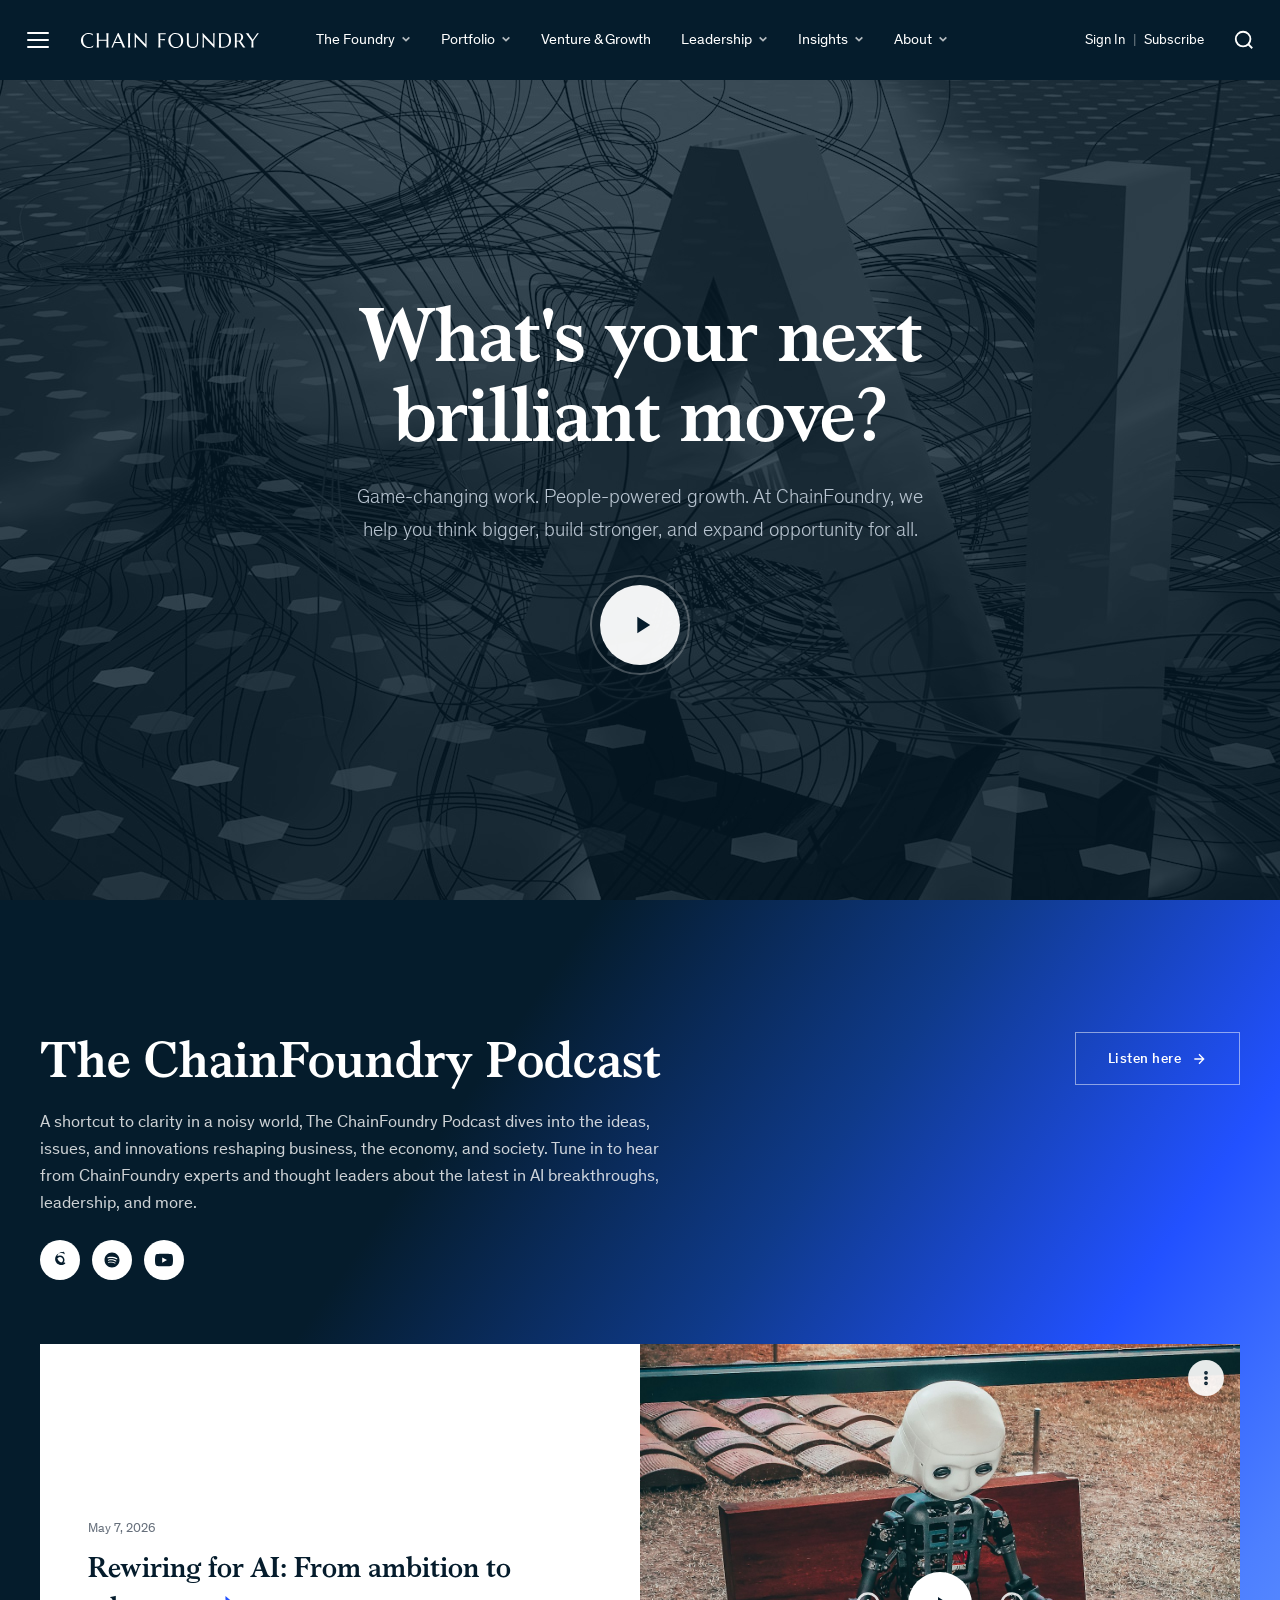
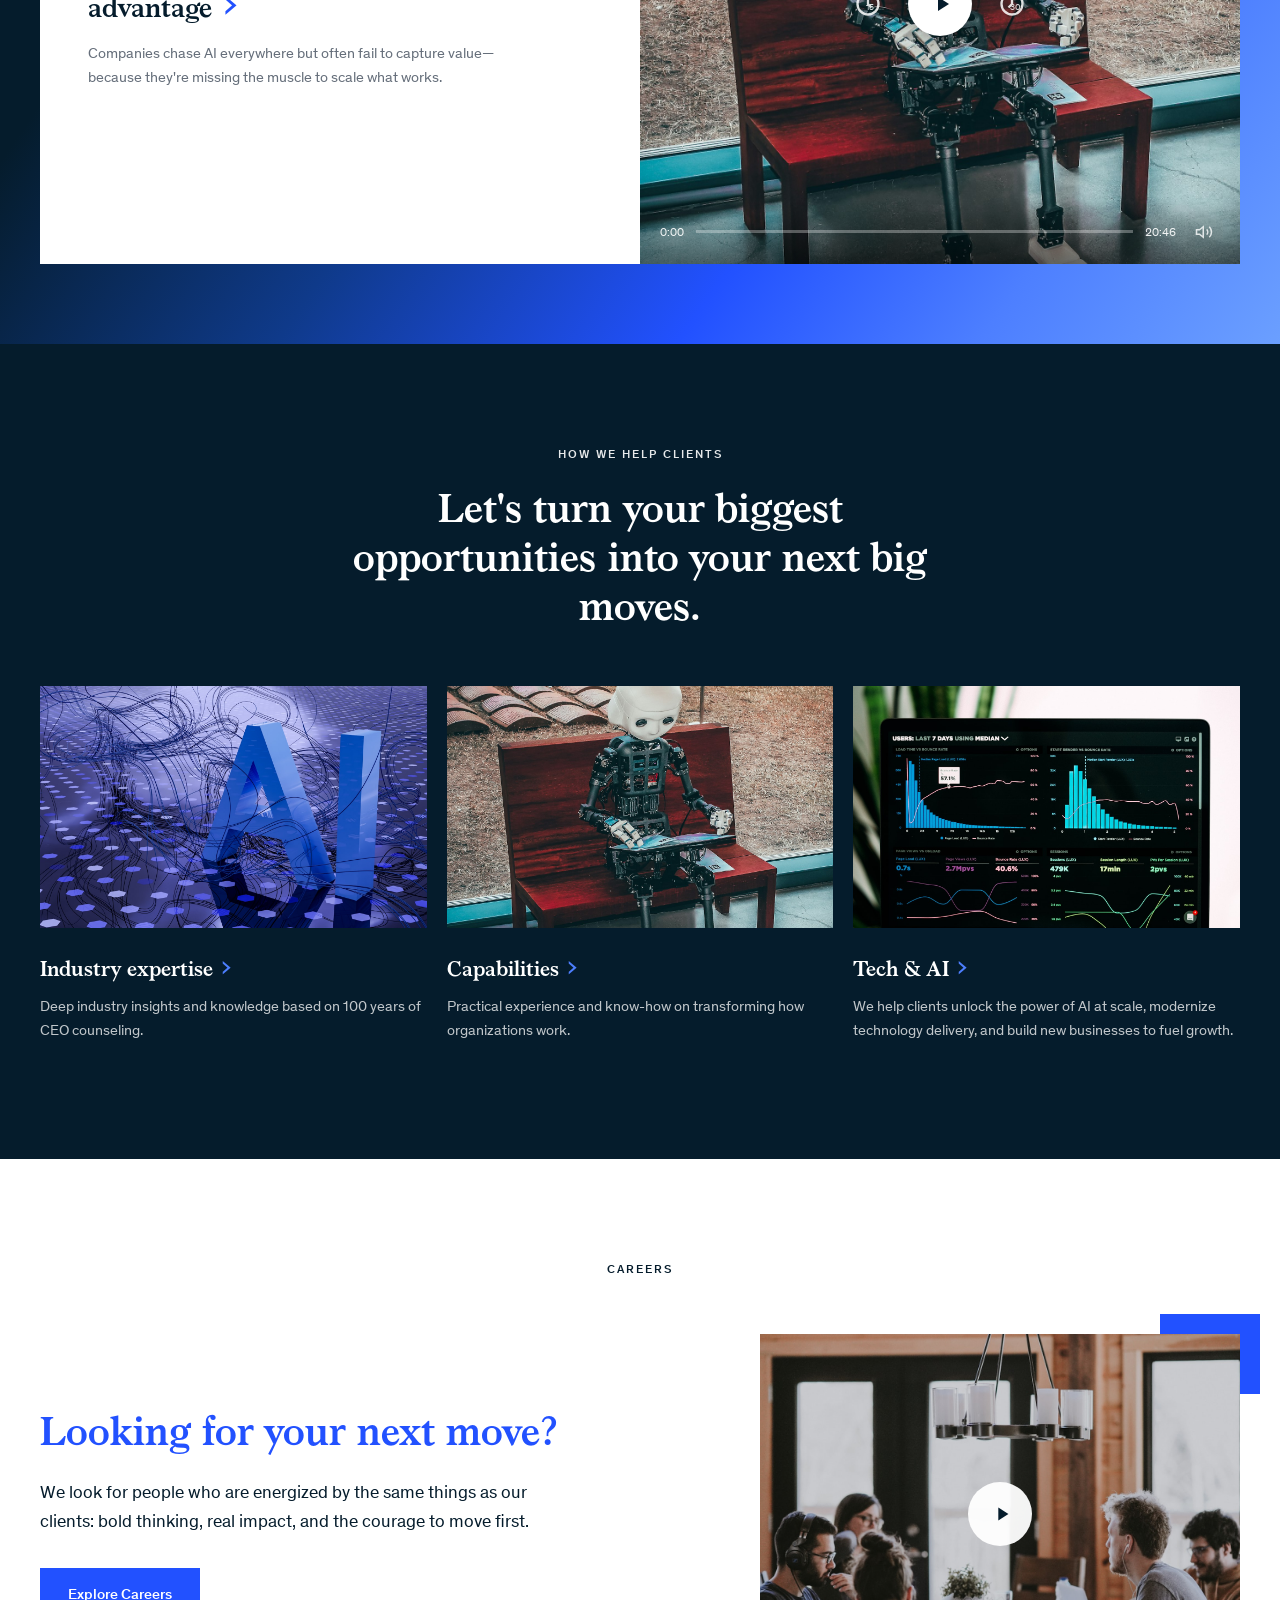
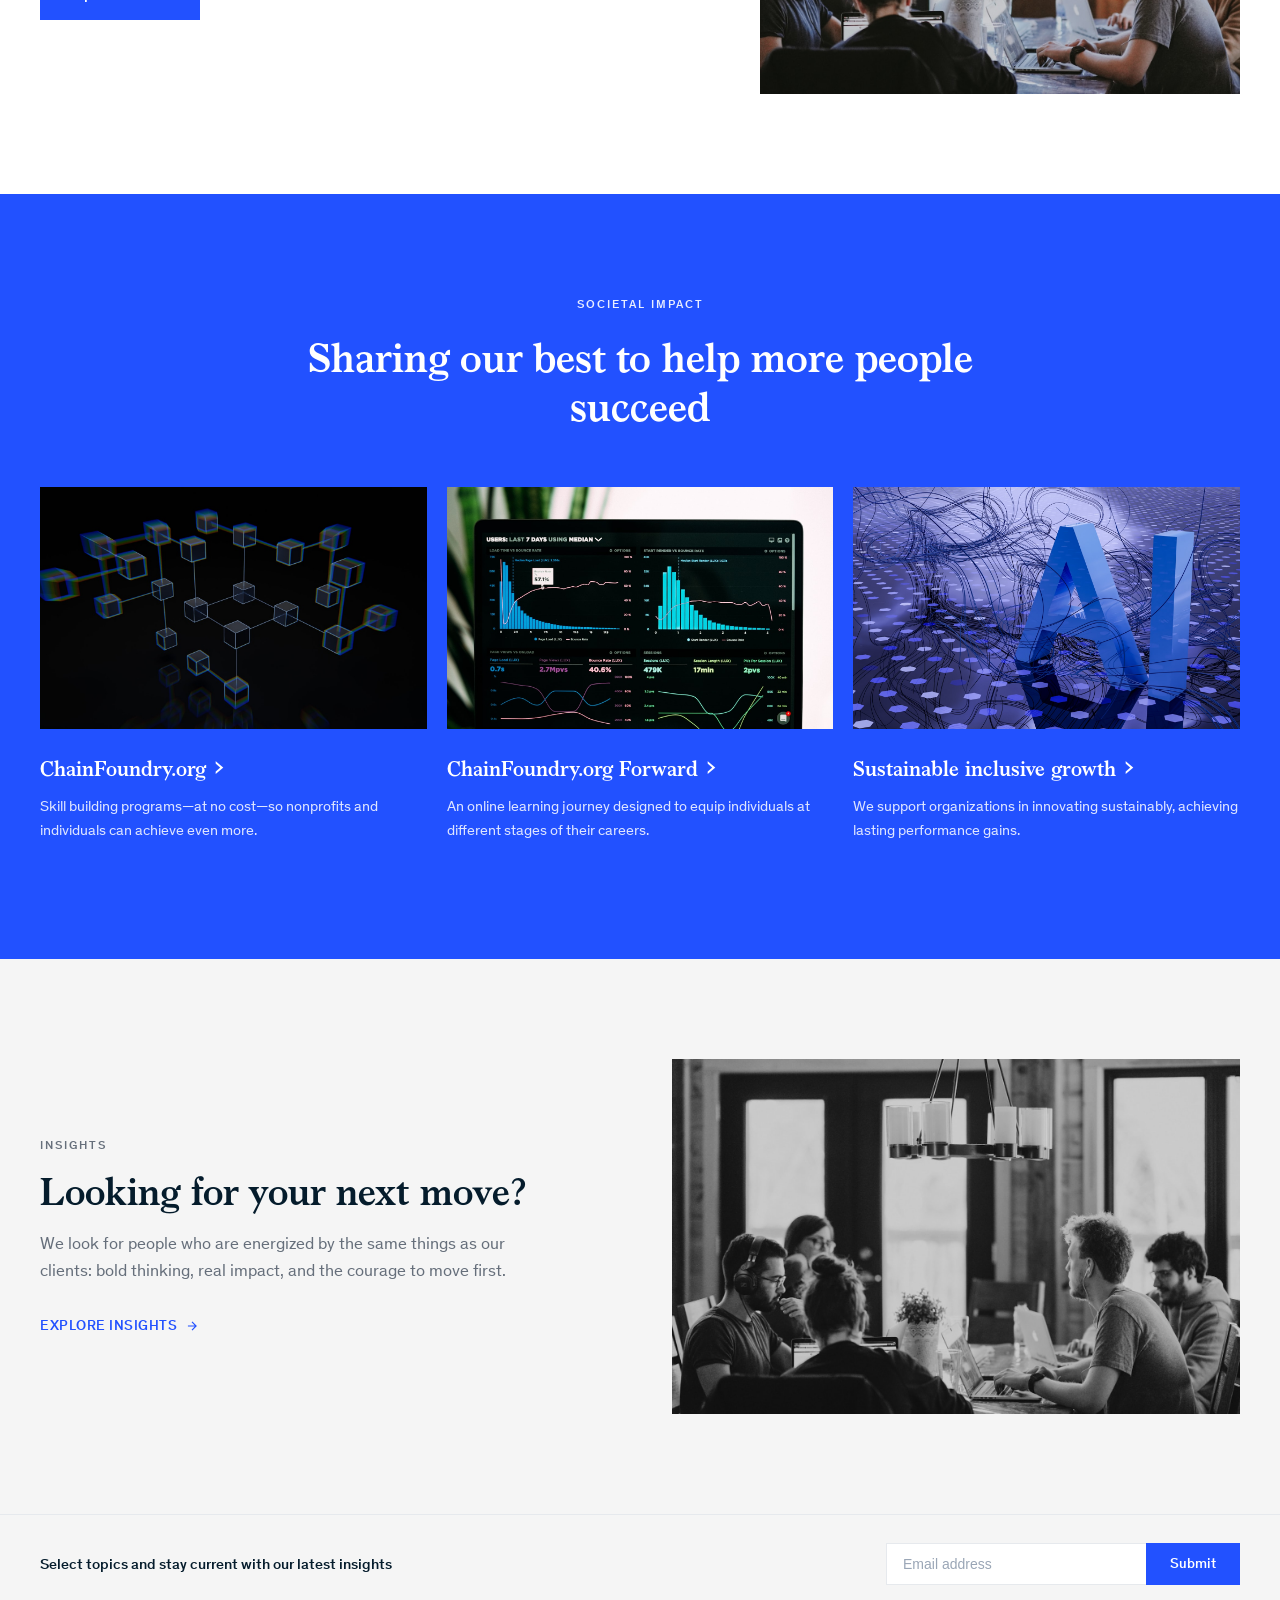
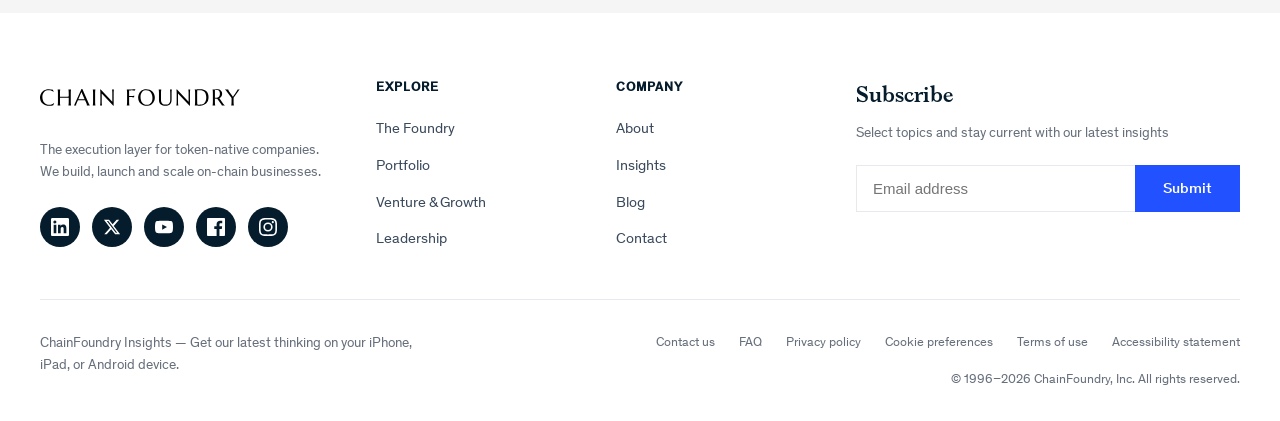
==== index.html @ 051f9101 "Initial commit: ChainFoundry website - Full McKinsey-style consulting website - Pages: Home, Portfol" ====
<!doctype html>
<html lang="en">
<head>
  <meta charset="utf-8">
  <meta name="viewport" content="width=device-width, initial-scale=1">
  <title>ChainFoundry — The Execution Layer for Token-Native Companies</title>
  <meta name="description" content="We build, launch and scale on-chain businesses.">
  <link rel="icon" type="image/svg+xml" href="./cf_logo.svg">
  <link rel="stylesheet" href="./css/main.css">
</head>
<body>

  <!-- ==================== HEADER ==================== -->
  <header class="site-header" id="site-header">
    <div class="site-header__inner">
      <div class="site-header__left">
        <button class="hamburger" id="hamburger-btn" aria-label="Open menu" aria-expanded="false" aria-controls="mega-menu">
          <span></span><span></span><span></span>
        </button>
        <a href="./index.html" class="site-logo">ChainFoundry</a>
        <nav class="desktop-nav" aria-label="Primary">
          <ul class="desktop-nav__list">
            <li class="desktop-nav__item">
              <a href="./foundry/index.html" class="desktop-nav__link">
                The Foundry
                <svg class="desktop-nav__chevron" viewBox="0 0 12 12" fill="none" stroke="currentColor" stroke-width="2"><path d="M2 4l4 4 4-4"/></svg>
              </a>
              <div class="desktop-nav__dropdown">
                <div class="dropdown__inner">
                  <a href="./foundry/index.html" class="dropdown__header">The Foundry<svg viewBox="0 0 24 24" fill="none" stroke="currentColor" stroke-width="2"><path d="M5 12h14M12 5l7 7-7 7"/></svg></a>
                  <div class="dropdown__grid">
                    <a href="./foundry/index.html" class="dropdown__link">Family Advisory</a>
                    <a href="./foundry/index.html" class="dropdown__link">Investment Portfolios</a>
                    <a href="./foundry/index.html" class="dropdown__link">Client Log-In</a>
                  </div>
                </div>
              </div>
            </li>
            <li class="desktop-nav__item">
              <a href="./portfolio/index.html" class="desktop-nav__link">
                Portfolio
                <svg class="desktop-nav__chevron" viewBox="0 0 12 12" fill="none" stroke="currentColor" stroke-width="2"><path d="M2 4l4 4 4-4"/></svg>
              </a>
              <div class="desktop-nav__dropdown">
                <div class="dropdown__inner">
                  <a href="./portfolio/index.html" class="dropdown__header">Portfolio<svg viewBox="0 0 24 24" fill="none" stroke="currentColor" stroke-width="2"><path d="M5 12h14M12 5l7 7-7 7"/></svg></a>
                  <div class="dropdown__grid dropdown__grid--2">
                    <a href="./portfolio/bullshot/index.html" class="dropdown__link">Bullshot</a>
                    <a href="./portfolio/bduck/index.html" class="dropdown__link">B.Duck</a>
                    <a href="./portfolio/zappy/index.html" class="dropdown__link">Zappy</a>
                    <a href="./portfolio/oraclex/index.html" class="dropdown__link">OracleX</a>
                  </div>
                </div>
              </div>
            </li>
            <li class="desktop-nav__item">
              <a href="./venture-growth/index.html" class="desktop-nav__link">Venture &amp; Growth</a>
            </li>
            <li class="desktop-nav__item">
              <a href="./leadership/index.html" class="desktop-nav__link">
                Leadership
                <svg class="desktop-nav__chevron" viewBox="0 0 12 12" fill="none" stroke="currentColor" stroke-width="2"><path d="M2 4l4 4 4-4"/></svg>
              </a>
              <div class="desktop-nav__dropdown">
                <div class="dropdown__inner">
                  <a href="./leadership/index.html" class="dropdown__header">Leadership<svg viewBox="0 0 24 24" fill="none" stroke="currentColor" stroke-width="2"><path d="M5 12h14M12 5l7 7-7 7"/></svg></a>
                  <div class="dropdown__grid dropdown__grid--2">
                    <a href="./leadership/index.html" class="dropdown__link">Founders</a>
                    <a href="./leadership/index.html" class="dropdown__link">Partners</a>
                    <a href="./leadership/index.html" class="dropdown__link">Half a Billion</a>
                    <a href="./leadership/index.html" class="dropdown__link">Insights</a>
                  </div>
                </div>
              </div>
            </li>
            <li class="desktop-nav__item">
              <a href="./insights/index.html" class="desktop-nav__link">
                Insights
                <svg class="desktop-nav__chevron" viewBox="0 0 12 12" fill="none" stroke="currentColor" stroke-width="2"><path d="M2 4l4 4 4-4"/></svg>
              </a>
              <div class="desktop-nav__dropdown">
                <div class="dropdown__inner">
                  <a href="./insights/index.html" class="dropdown__header">Insights<svg viewBox="0 0 24 24" fill="none" stroke="currentColor" stroke-width="2"><path d="M5 12h14M12 5l7 7-7 7"/></svg></a>
                  <div class="dropdown__grid dropdown__grid--2">
                    <a href="./insights/index.html" class="dropdown__link">News</a>
                    <a href="./insights/index.html" class="dropdown__link">Press</a>
                    <a href="./insights/index.html" class="dropdown__link">Reports</a>
                    <a href="./insights/index.html" class="dropdown__link">Podcasts</a>
                  </div>
                </div>
              </div>
            </li>
            <li class="desktop-nav__item">
              <a href="./about/index.html" class="desktop-nav__link">
                About
                <svg class="desktop-nav__chevron" viewBox="0 0 12 12" fill="none" stroke="currentColor" stroke-width="2"><path d="M2 4l4 4 4-4"/></svg>
              </a>
              <div class="desktop-nav__dropdown">
                <div class="dropdown__inner">
                  <a href="./about/index.html" class="dropdown__header">About<svg viewBox="0 0 24 24" fill="none" stroke="currentColor" stroke-width="2"><path d="M5 12h14M12 5l7 7-7 7"/></svg></a>
                  <div class="dropdown__grid dropdown__grid--2">
                    <a href="./about/index.html" class="dropdown__link">Our Story</a>
                    <a href="./about/index.html" class="dropdown__link">Team</a>
                    <a href="./about/index.html" class="dropdown__link">Contact</a>
                  </div>
                </div>
              </div>
            </li>
          </ul>
        </nav>
      </div>
      <div class="site-header__right">
        <div class="header-auth">
          <a href="#">Sign In</a>
          <span class="header-auth__divider">|</span>
          <a href="#">Subscribe</a>
        </div>
        <button class="header-search-btn" aria-label="Search">
          <svg viewBox="0 0 24 24" fill="none" stroke="currentColor" stroke-width="2"><circle cx="11" cy="11" r="8"/><path d="M21 21l-4.35-4.35"/></svg>
        </button>
      </div>
    </div>
  </header>

  <!-- ==================== MEGA MENU ==================== -->
  <div class="mega-menu-backdrop" id="mega-menu-backdrop"></div>
  <div class="mega-menu" id="mega-menu" aria-hidden="true">
    <div class="mega-menu__inner">
      <div class="mega-menu__sidebar">
        <div class="mega-menu__top">
          <button class="mega-menu__close" id="mega-menu-close" aria-label="Close menu"><span></span><span></span></button>
          <div class="mega-menu__top-divider"></div>
          <a href="./index.html" class="mega-menu__logo">ChainFoundry</a>
        </div>
        <nav class="mega-menu__nav" aria-label="Mobile">
          <button class="mega-menu__item is-active" data-panel="foundry">The Foundry<svg class="mega-menu__arrow" viewBox="0 0 24 24" fill="none" stroke="currentColor" stroke-width="2"><path d="M9 18l6-6-6-6"/></svg></button>
          <button class="mega-menu__item" data-panel="portfolio">Portfolio<svg class="mega-menu__arrow" viewBox="0 0 24 24" fill="none" stroke="currentColor" stroke-width="2"><path d="M9 18l6-6-6-6"/></svg></button>
          <a href="./venture-growth/index.html" class="mega-menu__item" data-panel="venture">Venture &amp; Growth</a>
          <button class="mega-menu__item" data-panel="leadership">Leadership<svg class="mega-menu__arrow" viewBox="0 0 24 24" fill="none" stroke="currentColor" stroke-width="2"><path d="M9 18l6-6-6-6"/></svg></button>
          <button class="mega-menu__item" data-panel="insights">Insights<svg class="mega-menu__arrow" viewBox="0 0 24 24" fill="none" stroke="currentColor" stroke-width="2"><path d="M9 18l6-6-6-6"/></svg></button>
          <button class="mega-menu__item" data-panel="about">About<svg class="mega-menu__arrow" viewBox="0 0 24 24" fill="none" stroke="currentColor" stroke-width="2"><path d="M9 18l6-6-6-6"/></svg></button>
        </nav>
        <div class="mega-menu__footer">
          <a href="#"><svg viewBox="0 0 24 24" fill="none" stroke="currentColor" stroke-width="2"><path d="M20 21v-2a4 4 0 00-4-4H8a4 4 0 00-4 4v2"/><circle cx="12" cy="7" r="4"/></svg>Sign In</a>
          <a href="#"><svg viewBox="0 0 24 24" fill="none" stroke="currentColor" stroke-width="2"><rect x="2" y="4" width="20" height="16" rx="2"/><polyline points="22,6 12,13 2,6"/></svg>Email Subscriptions</a>
        </div>
      </div>
      <div class="mega-menu__panel" id="mega-menu-panel">
        <div class="mega-panel is-active" id="panel-foundry">
          <a href="./foundry/index.html" class="mega-panel__header">The Foundry<svg viewBox="0 0 24 24" fill="none" stroke="currentColor" stroke-width="2"><path d="M5 12h14M12 5l7 7-7 7"/></svg></a>
          <div class="mega-panel__grid"><a href="./foundry/index.html" class="mega-panel__link">Family Advisory</a><a href="./foundry/index.html" class="mega-panel__link">Investment Portfolios</a><a href="./foundry/index.html" class="mega-panel__link">Client Log-In</a></div>
        </div>
        <div class="mega-panel" id="panel-portfolio">
          <a href="./portfolio/index.html" class="mega-panel__header">Portfolio<svg viewBox="0 0 24 24" fill="none" stroke="currentColor" stroke-width="2"><path d="M5 12h14M12 5l7 7-7 7"/></svg></a>
          <div class="mega-panel__grid"><a href="./portfolio/bullshot/index.html" class="mega-panel__link">Bullshot</a><a href="./portfolio/bduck/index.html" class="mega-panel__link">B.Duck</a><a href="./portfolio/zappy/index.html" class="mega-panel__link">Zappy</a><a href="./portfolio/oraclex/index.html" class="mega-panel__link">OracleX</a></div>
        </div>
        <div class="mega-panel" id="panel-venture">
          <a href="./venture-growth/index.html" class="mega-panel__header">Venture &amp; Growth<svg viewBox="0 0 24 24" fill="none" stroke="currentColor" stroke-width="2"><path d="M5 12h14M12 5l7 7-7 7"/></svg></a>
          <p class="mega-panel__desc">We help clients unlock the power of AI at scale, modernize technology delivery, and build new businesses to fuel growth.</p>
        </div>
        <div class="mega-panel" id="panel-leadership">
          <a href="./leadership/index.html" class="mega-panel__header">Leadership<svg viewBox="0 0 24 24" fill="none" stroke="currentColor" stroke-width="2"><path d="M5 12h14M12 5l7 7-7 7"/></svg></a>
          <div class="mega-panel__grid"><a href="./leadership/index.html" class="mega-panel__link">Founders</a><a href="./leadership/index.html" class="mega-panel__link">Partners</a><a href="./leadership/index.html" class="mega-panel__link">Half a Billion</a><a href="./leadership/index.html" class="mega-panel__link">Insights</a></div>
        </div>
        <div class="mega-panel" id="panel-insights">
          <a href="./insights/index.html" class="mega-panel__header">Insights<svg viewBox="0 0 24 24" fill="none" stroke="currentColor" stroke-width="2"><path d="M5 12h14M12 5l7 7-7 7"/></svg></a>
          <div class="mega-panel__grid"><a href="./insights/index.html" class="mega-panel__link">News</a><a href="./insights/index.html" class="mega-panel__link">Press</a><a href="./insights/index.html" class="mega-panel__link">Reports</a><a href="./insights/index.html" class="mega-panel__link">Podcasts</a></div>
        </div>
        <div class="mega-panel" id="panel-about">
          <a href="./about/index.html" class="mega-panel__header">About<svg viewBox="0 0 24 24" fill="none" stroke="currentColor" stroke-width="2"><path d="M5 12h14M12 5l7 7-7 7"/></svg></a>
          <div class="mega-panel__grid"><a href="./about/index.html" class="mega-panel__link">Our Story</a><a href="./about/index.html" class="mega-panel__link">Team</a><a href="./about/index.html" class="mega-panel__link">Contact</a></div>
        </div>
      </div>
    </div>
  </div>

  <main id="main-content">

    <!-- ==================== HERO (Full-width video) ==================== -->
    <section class="hero">
      <div class="hero__video-bg" style="background-image:url('./cf-images/cf_hero_ai.jpg')"></div>
      <div class="hero__video-overlay"></div>
      <div class="hero__inner">
        <div class="hero__content">
          <h1 class="hero__headline">What's your next brilliant move?</h1>
          <p class="hero__subheadline">Game-changing work. People-powered growth. At ChainFoundry, we help you think bigger, build stronger, and expand opportunity for all.</p>
          <button class="hero__play-btn" aria-label="Play video">
            <span class="hero__play-ring"></span>
            <svg viewBox="0 0 24 24" fill="currentColor"><path d="M8 5v14l11-7z"/></svg>
          </button>
        </div>
      </div>
    </section>

    <!-- ==================== PODCAST HERO (Section after video) ==================== -->
    <section class="podcast-hero" id="featured">
      <div class="podcast-hero__bg"></div>
      <div class="container">
        <!-- Top: Header -->
        <div class="podcast-hero__top">
          <div class="podcast-hero__text">
            <h2 class="podcast-hero__title">The ChainFoundry Podcast</h2>
            <p class="podcast-hero__desc">A shortcut to clarity in a noisy world, The ChainFoundry Podcast dives into the ideas, issues, and innovations reshaping business, the economy, and society. Tune in to hear from ChainFoundry experts and thought leaders about the latest in AI breakthroughs, leadership, and more.</p>
            <div class="podcast-hero__platforms">
              <a href="#" class="podcast-hero__platform" aria-label="Apple Podcasts">
                <svg viewBox="0 0 24 24" fill="currentColor"><path d="M18.7 4.7c-1.4-1.2-3.3-1.9-5.2-1.9-4.4 0-8 3.6-8 8s3.6 8 8 8c1.9 0 3.8-.7 5.2-1.9.3-.3.4-.7.2-1.1-.2-.3-.6-.5-1-.5h-.1c-2.8.8-5.8-.2-7.7-2.4-1.9-2.2-2.3-5.3-1-7.8 1.3-2.5 4-4 6.9-3.6.3 0 .7-.1.9-.4.3-.3.3-.7.1-1.1-.1-.2-.2-.3-.3-.3zM12 6c-3.3 0-6 2.7-6 6s2.7 6 6 6 6-2.7 6-6-2.7-6-6-6zm0 10c-2.2 0-4-1.8-4-4s1.8-4 4-4 4 1.8 4 4-1.8 4-4 4z"/></svg>
              </a>
              <a href="#" class="podcast-hero__platform" aria-label="Spotify">
                <svg viewBox="0 0 24 24" fill="currentColor"><path d="M12 2C6.5 2 2 6.5 2 12s4.5 10 10 10 10-4.5 10-10S17.5 2 12 2zm4.6 14.4c-.2.3-.5.4-.8.2-2.2-1.3-5-1.7-8.3-.9-.3.1-.6-.1-.7-.4-.1-.3.1-.6.4-.7 3.6-.8 6.7-.4 9.2 1.1.3.2.4.5.2.7zm1.2-2.7c-.2.4-.7.5-1.1.3-2.5-1.5-6.3-2-9.3-1.1-.4.1-.8-.1-.9-.5-.1-.4.1-.8.5-.9 3.4-.9 7.6-.4 10.5 1.3.4.3.5.7.3 1.1zm.1-2.8c-3-1.8-8-2-10.9-1.1-.5.2-1-.1-1.1-.5-.2-.5.1-1 .6-1.1 3.3-1 8.8-.8 12.3 1.3.4.3.6.8.3 1.2-.3.3-.8.4-1.2.2z"/></svg>
              </a>
              <a href="#" class="podcast-hero__platform" aria-label="YouTube">
                <svg viewBox="0 0 24 24" fill="currentColor"><path d="M23.5 6.2a3 3 0 00-2.1-2.1C19.6 3.6 12 3.6 12 3.6s-7.6 0-9.4.5A3 3 0 00.5 6.2C0 8 0 12 0 12s0 4 .5 5.8a3 3 0 002.1 2.1c1.8.5 9.4.5 9.4.5s7.6 0 9.4-.5a3 3 0 002.1-2.1C24 16 24 12 24 12s0-4-.5-5.8zM9.6 15.5V8.5l6.4 3.5z"/></svg>
              </a>
            </div>
          </div>
          <a href="#" class="podcast-hero__cta-btn">
            Listen here
            <svg viewBox="0 0 24 24" fill="none" stroke="currentColor" stroke-width="2"><path d="M5 12h14M12 5l7 7-7 7"/></svg>
          </a>
        </div>

        <!-- Bottom: Featured Episode Card -->
        <div class="episode-card">
          <div class="episode-card__info">
            <span class="episode-card__date">May 7, 2026</span>
            <h3 class="episode-card__title">
              <a href="#">Rewiring for AI: From ambition to advantage <span class="episode-card__arrow">›</span></a>
            </h3>
            <p class="episode-card__desc">Companies chase AI everywhere but often fail to capture value—because they're missing the muscle to scale what works.</p>
          </div>
          <div class="episode-card__player">
            <div class="episode-player">
              <div class="episode-player__thumb" style="background-image:url('./cf-images/cf_hero_ai2.jpg')">
                <button class="episode-player__more" aria-label="More options">
                  <svg viewBox="0 0 24 24" fill="none" stroke="currentColor" stroke-width="2"><circle cx="12" cy="5" r="1.5"/><circle cx="12" cy="12" r="1.5"/><circle cx="12" cy="19" r="1.5"/></svg>
                </button>
              </div>
              <div class="episode-player__controls">
                <button class="episode-player__skip" aria-label="Skip back 15 seconds">
                  <svg viewBox="0 0 24 24" fill="none" stroke="currentColor" stroke-width="2"><path d="M12 8v4l3 3M3 12a9 9 0 1118 0 9 9 0 01-18 0z"/><text x="10" y="17" font-size="8" fill="currentColor" stroke="none">15</text></svg>
                </button>
                <button class="episode-player__play" aria-label="Play">
                  <svg viewBox="0 0 24 24" fill="currentColor"><path d="M8 5v14l11-7z"/></svg>
                </button>
                <button class="episode-player__skip" aria-label="Skip forward 30 seconds">
                  <svg viewBox="0 0 24 24" fill="none" stroke="currentColor" stroke-width="2"><path d="M12 8v4l-3 3M21 12a9 9 0 11-18 0 9 9 0 0118 0z"/><text x="10" y="17" font-size="8" fill="currentColor" stroke="none">30</text></svg>
                </button>
              </div>
              <div class="episode-player__bar">
                <span class="episode-player__time">0:00</span>
                <div class="episode-player__progress"><div class="episode-player__progress-fill"></div></div>
                <span class="episode-player__time">20:46</span>
                <button class="episode-player__mute" aria-label="Mute">
                  <svg viewBox="0 0 24 24" fill="none" stroke="currentColor" stroke-width="2"><path d="M11 5L6 9H2v6h4l5 4V5z"/><path d="M19.07 4.93a10 10 0 010 14.14M15.54 8.46a5 5 0 010 7.07"/></svg>
                </button>
              </div>
            </div>
          </div>
        </div>
      </div>
    </section>

    <!-- ==================== HOW WE HELP CLIENTS ==================== -->
    <section class="capabilities-section reveal">
      <div class="container">
        <div class="capabilities-section__header">
          <p class="capabilities-section__eyebrow">How we help clients</p>
          <h2 class="capabilities-section__title">Let's turn your biggest opportunities into your next big moves.</h2>
        </div>
        <div class="capabilities-grid">
          <a href="#" class="capability-card">
            <div class="capability-card__image">
              <img src="./cf-images/cf_hero_ai.jpg" alt="Industry expertise" loading="lazy">
            </div>
            <div class="capability-card__body">
              <h3 class="capability-card__title">Industry expertise <span class="capability-card__arrow">›</span></h3>
              <p class="capability-card__desc">Deep industry insights and knowledge based on 100 years of CEO counseling.</p>
            </div>
          </a>
          <a href="#" class="capability-card">
            <div class="capability-card__image">
              <img src="./cf-images/cf_hero_ai2.jpg" alt="Capabilities" loading="lazy">
            </div>
            <div class="capability-card__body">
              <h3 class="capability-card__title">Capabilities <span class="capability-card__arrow">›</span></h3>
              <p class="capability-card__desc">Practical experience and know-how on transforming how organizations work.</p>
            </div>
          </a>
          <a href="#" class="capability-card">
            <div class="capability-card__image">
              <img src="./cf-images/cf_hero_data.jpg" alt="Tech &amp; AI" loading="lazy">
            </div>
            <div class="capability-card__body">
              <h3 class="capability-card__title">Tech &amp; AI <span class="capability-card__arrow">›</span></h3>
              <p class="capability-card__desc">We help clients unlock the power of AI at scale, modernize technology delivery, and build new businesses to fuel growth.</p>
            </div>
          </a>
        </div>
      </div>
    </section>

    <!-- ==================== CAREERS ==================== -->
    <section class="careers-section reveal">
      <div class="container">
        <p class="careers-section__eyebrow">Careers</p>
        <div class="careers-section__grid">
          <div class="careers-section__text">
            <h2 class="careers-section__title">Looking for your next move?</h2>
            <p class="careers-section__desc">We look for people who are energized by the same things as our clients: bold thinking, real impact, and the courage to move first.</p>
            <a href="#" class="careers-section__cta">Explore Careers</a>
          </div>
          <div class="careers-section__media">
            <div class="careers-section__media-inner">
              <div class="careers-section__media-accent"></div>
              <div class="careers-section__media-image">
                <img src="./cf-images/cf_hero_team.jpg" alt="ChainFoundry team member" loading="lazy">
                <button class="careers-section__play" aria-label="Play video">
                  <svg viewBox="0 0 24 24" fill="currentColor"><path d="M8 5v14l11-7z"/></svg>
                </button>
              </div>
            </div>
          </div>
        </div>
      </div>
    </section>

    <!-- ==================== SOCIETAL IMPACT ==================== -->
    <section class="impact-section reveal" id="impact-section">
      <div class="container">
        <div class="impact-section__header">
          <p class="impact-section__eyebrow">Societal Impact</p>
          <h2 class="impact-section__title">Sharing our best to help more people succeed</h2>
        </div>
        <div class="impact-grid">
          <a href="#" class="impact-card impact-card--1">
            <div class="impact-card__image">
              <img src="./cf-images/cf_hero_crypto.jpg" alt="ChainFoundry.org" loading="lazy">
            </div>
            <div class="impact-card__body">
              <h3 class="impact-card__title">ChainFoundry.org <span class="impact-card__arrow">›</span></h3>
              <p class="impact-card__desc">Skill building programs—at no cost—so nonprofits and individuals can achieve even more.</p>
            </div>
          </a>
          <a href="#" class="impact-card impact-card--2">
            <div class="impact-card__image">
              <img src="./cf-images/cf_hero_data.jpg" alt="ChainFoundry.org Forward" loading="lazy">
            </div>
            <div class="impact-card__body">
              <h3 class="impact-card__title">ChainFoundry.org Forward <span class="impact-card__arrow">›</span></h3>
              <p class="impact-card__desc">An online learning journey designed to equip individuals at different stages of their careers.</p>
            </div>
          </a>
          <a href="#" class="impact-card impact-card--3">
            <div class="impact-card__image">
              <img src="./cf-images/cf_hero_ai.jpg" alt="Sustainable inclusive growth" loading="lazy">
            </div>
            <div class="impact-card__body">
              <h3 class="impact-card__title">Sustainable inclusive growth <span class="impact-card__arrow">›</span></h3>
              <p class="impact-card__desc">We support organizations in innovating sustainably, achieving lasting performance gains.</p>
            </div>
          </a>
        </div>
      </div>
    </section>

    <!-- ==================== INSIGHTS / CAREERS ==================== -->
    <section class="insights-section reveal">
      <div class="container">
        <div class="insights-section__grid">
          <div class="insights-section__text">
            <p class="section__eyebrow">Insights</p>
            <h2 class="insights-section__title">Looking for your next move?</h2>
            <p class="insights-section__desc">We look for people who are energized by the same things as our clients: bold thinking, real impact, and the courage to move first.</p>
            <a href="#" class="insights-section__cta">
              Explore Insights
              <svg viewBox="0 0 24 24" fill="none" stroke="currentColor" stroke-width="2"><path d="M5 12h14M12 5l7 7-7 7"/></svg>
            </a>
          </div>
          <div class="insights-section__media">
            <img src="./cf-images/cf_hero_team.jpg" alt="Team collaboration" loading="lazy">
          </div>
        </div>
      </div>
    </section>

    <!-- ==================== STICKY SUBSCRIBE ==================== -->
    <section class="sticky-subscribe">
      <div class="sticky-subscribe__inner">
        <p class="sticky-subscribe__text">Select topics and stay current with our latest insights</p>
        <form class="sticky-subscribe__form" onsubmit="event.preventDefault();">
          <input type="email" placeholder="Email address" aria-label="Email address">
          <button type="submit">Submit</button>
        </form>
      </div>
    </section>

  </main>

  <!-- ==================== FOOTER ==================== -->
  <footer class="site-footer">
    <div class="footer-main">
      <div class="footer-brand">
        <a href="./index.html" class="footer-brand__logo">ChainFoundry</a>
        <p class="footer-brand__desc">The execution layer for token-native companies. We build, launch and scale on-chain businesses.</p>
        <div class="footer-social">
          <a href="#" aria-label="LinkedIn"><svg viewBox="0 0 24 24"><path d="M20.45 20.45h-3.56V14.9c0-1.32-.02-3.02-1.84-3.02-1.84 0-2.13 1.44-2.13 2.92v5.65H9.36V9h3.42v1.56h.05a3.75 3.75 0 013.38-1.86c3.62 0 4.29 2.38 4.29 5.48v6.27zM5.34 7.43a2.07 2.07 0 110-4.13 2.07 2.07 0 010 4.13zM7.12 20.45H3.56V9h3.56v11.45zM22.23 0H1.77C.79 0 0 .77 0 1.72v20.56C0 23.23.79 24 1.77 24h20.46c.98 0 1.77-.77 1.77-1.72V1.72C24 .77 23.21 0 22.23 0z"/></svg></a>
          <a href="#" aria-label="Twitter / X"><svg viewBox="0 0 24 24"><path d="M18.244 2.25h3.308l-7.227 8.26 8.502 11.24H16.17l-5.214-6.817L4.99 21.75H1.68l7.73-8.835L1.254 2.25H8.08l4.713 6.231zM17.083 19.77h1.833L7.084 4.126H5.117z"/></svg></a>
          <a href="#" aria-label="YouTube"><svg viewBox="0 0 24 24"><path d="M23.5 6.2a3 3 0 00-2.1-2.1C19.6 3.6 12 3.6 12 3.6s-7.6 0-9.4.5A3 3 0 00.5 6.2C0 8 0 12 0 12s0 4 .5 5.8a3 3 0 002.1 2.1c1.8.5 9.4.5 9.4.5s7.6 0 9.4-.5a3 3 0 002.1-2.1C24 16 24 12 24 12s0-4-.5-5.8zM9.6 15.5V8.5l6.4 3.5z"/></svg></a>
          <a href="#" aria-label="Facebook"><svg viewBox="0 0 24 24"><path d="M22.7 0H1.3C.6 0 0 .6 0 1.3v21.4c0 .7.6 1.3 1.3 1.3h11.5v-9.3H9.7v-3.6h3.1V8.4c0-3.1 1.9-4.8 4.7-4.8 1.3 0 2.5.1 2.8.14v3.3h-1.9c-1.5 0-1.8.7-1.8 1.8v2.3h3.6l-.5 3.6h-3.1V24h6.1c.7 0 1.3-.6 1.3-1.3V1.3c0-.7-.6-1.3-1.3-1.3z"/></svg></a>
          <a href="#" aria-label="Instagram"><svg viewBox="0 0 24 24"><path d="M12 2.163c3.204 0 3.584.012 4.85.07 3.252.148 4.771 1.691 4.919 4.919.058 1.265.069 1.645.069 4.849 0 3.205-.012 3.584-.069 4.849-.149 3.225-1.664 4.771-4.919 4.919-1.266.058-1.644.07-4.85.07-3.204 0-3.584-.012-4.849-.07-3.26-.149-4.771-1.699-4.919-4.92-.058-1.265-.07-1.644-.07-4.849 0-3.204.013-3.583.07-4.849.149-3.227 1.664-4.771 4.919-4.919 1.266-.057 1.645-.069 4.849-.069zM12 0C8.741 0 8.333.014 7.053.072 2.695.272.273 2.69.073 7.052.014 8.333 0 8.741 0 12c0 3.259.014 3.668.072 4.948.2 4.358 2.618 6.78 6.98 6.98C8.333 23.986 8.741 24 12 24c3.259 0 3.668-.014 4.948-.072 4.354-.2 6.782-2.618 6.979-6.98.059-1.28.073-1.689.073-4.948 0-3.259-.014-3.667-.072-4.947-.196-4.354-2.617-6.78-6.979-6.98C15.668.014 15.259 0 12 0zm0 5.838a6.162 6.162 0 100 12.324 6.162 6.162 0 000-12.324zM12 16a4 4 0 110-8 4 4 0 010 8zm6.406-11.845a1.44 1.44 0 100 2.881 1.44 1.44 0 000-2.881z"/></svg></a>
        </div>
      </div>
      <div class="footer-col">
        <h4>Explore</h4>
        <ul>
          <li><a href="./foundry/index.html">The Foundry</a></li>
          <li><a href="./portfolio/index.html">Portfolio</a></li>
          <li><a href="./venture-growth/index.html">Venture &amp; Growth</a></li>
          <li><a href="./leadership/index.html">Leadership</a></li>
        </ul>
      </div>
      <div class="footer-col">
        <h4>Company</h4>
        <ul>
          <li><a href="./about/index.html">About</a></li>
          <li><a href="./insights/index.html">Insights</a></li>
          <li><a href="./blog/index.html">Blog</a></li>
          <li><a href="#">Contact</a></li>
        </ul>
      </div>
      <div class="footer-subscribe">
        <h4>Subscribe</h4>
        <p>Select topics and stay current with our latest insights</p>
        <form class="footer-subscribe__form" onsubmit="event.preventDefault();">
          <input type="email" placeholder="Email address" aria-label="Email address">
          <button type="submit">Submit</button>
        </form>
      </div>
    </div>
    <div class="footer-divider"><div class="footer-divider__line"></div></div>
    <div class="footer-bottom">
      <div class="footer-bottom__left">
        <p class="footer-app-text">ChainFoundry Insights — Get our latest thinking on your iPhone, iPad, or Android device.</p>
      </div>
      <div class="footer-bottom__right">
        <div class="footer-legal">
          <a href="#">Contact us</a>
          <a href="#">FAQ</a>
          <a href="#">Privacy policy</a>
          <a href="#">Cookie preferences</a>
          <a href="#">Terms of use</a>
          <a href="#">Accessibility statement</a>
        </div>
        <p class="footer-copyright">&copy; 1996&ndash;2026 ChainFoundry, Inc. All rights reserved.</p>
      </div>
    </div>
  </footer>

  <script src="./js/main.js"></script>
</body>
</html>
---- css/main.css ----
/* ============================================================
   ChainFoundry — McKinsey-Style Homepage Build
   No React. No hashed classes. Normal HTML + CSS + JS.
   ============================================================ */

/* ---- Design Tokens ---- */
:root {
  --navy: #051c2c;
  --navy-light: #0a2540;
  --navy-lighter: #0f3a5c;
  --blue: #2251ff;
  --blue-light: #4d7fff;
  --blue-hover: #4d7fff;
  --white: #ffffff;
  --off-white: #f5f5f5;
  --gray-text: #666f7b;
  --gray-muted: #9aa6b6;
  --gray-dark: #3a4a5c;
  --border-light: #e6e9ed;
  --border-dark: #1a2f47;
  --footer-bg: #ffffff;
  --footer-legal-bg: #f5f5f5;
  --max-width: 1280px;
  --header-height: 80px;
  --font-sans: 'McKinseySans', -apple-system, BlinkMacSystemFont, 'Segoe UI', sans-serif;
  --font-serif: 'Bower', Georgia, 'Times New Roman', serif;
}

/* ---- Fonts ---- */
@font-face {
  font-family: 'McKinseySans';
  src: url('../fonts/McKinseySans-Regular.woff2') format('woff2');
  font-weight: 400;
  font-style: normal;
  font-display: swap;
}
@font-face {
  font-family: 'McKinseySans';
  src: url('../fonts/McKinseySans-Medium.woff2') format('woff2');
  font-weight: 500;
  font-style: normal;
  font-display: swap;
}
@font-face {
  font-family: 'McKinseySans';
  src: url('../fonts/McKinseySans-Light.woff2') format('woff2');
  font-weight: 300;
  font-style: normal;
  font-display: swap;
}
@font-face {
  font-family: 'Bower';
  src: url('../fonts/Bower-Bold.woff2') format('woff2');
  font-weight: 700;
  font-style: normal;
  font-display: swap;
}
@font-face {
  font-family: 'Bower';
  src: url('../fonts/Bower-BoldItalic.woff2') format('woff2');
  font-weight: 700;
  font-style: italic;
  font-display: swap;
}

/* ---- Reset & Base ---- */
*, *::before, *::after { box-sizing: border-box; }
html, body { margin: 0; padding: 0; }
body {
  font-family: var(--font-sans);
  font-size: 16px;
  line-height: 1.6;
  color: var(--navy);
  background: var(--white);
  -webkit-font-smoothing: antialiased;
  -moz-osx-font-smoothing: grayscale;
}
a { color: inherit; text-decoration: none; }
img { max-width: 100%; display: block; }
ul, ol { margin: 0; padding: 0; list-style: none; }
h1, h2, h3, h4, h5, h6, p { margin: 0; }
button { font-family: inherit; cursor: pointer; border: none; background: none; }

/* ---- Container ---- */
.container {
  max-width: var(--max-width);
  margin: 0 auto;
  padding: 0 40px;
}
@media (max-width: 768px) {
  .container { padding: 0 20px; }
}

/* ============================================================
   HEADER — DO NOT TOUCH. PERFECT AS-IS.
   ============================================================ */
.site-header {
  position: fixed;
  top: 0; left: 0; right: 0;
  height: var(--header-height);
  background: var(--navy);
  color: var(--white);
  z-index: 1000;
  transition: background 0.3s ease;
}
.site-header__inner {
  padding: 0 16px;
  height: 100%;
  display: flex;
  align-items: center;
  justify-content: space-between;
}
.site-header__left {
  display: flex;
  align-items: center;
  gap: 20px;
  flex-shrink: 0;
}
.hamburger {
  width: 44px; height: 44px;
  display: flex; flex-direction: column;
  align-items: center; justify-content: center;
  gap: 5px; padding: 0;
  background: transparent; border: none;
  cursor: pointer;
  position: relative;
}
.hamburger span {
  display: block; width: 22px; height: 2px;
  background: var(--white); border-radius: 1px;
  transition: transform 0.4s cubic-bezier(0.4, 0, 0.2, 1), opacity 0.3s ease, width 0.3s ease;
}
.hamburger.is-open span:nth-child(1) { transform: translateY(7px) rotate(45deg); }
.hamburger.is-open span:nth-child(2) { opacity: 0; transform: scaleX(0); }
.hamburger.is-open span:nth-child(3) { transform: translateY(-7px) rotate(-45deg); }
.site-logo {
  display: block;
  width: 180px; height: 40px;
  background: url('../cf_logo.svg') left center / contain no-repeat;
  filter: invert(1) brightness(2);
  text-indent: -9999px; overflow: hidden;
  flex-shrink: 0;
}
.desktop-nav {
  display: flex; align-items: center;
  height: 100%;
  margin-left: 24px;
}
.desktop-nav__list {
  display: flex; align-items: center;
  gap: 6px; height: 100%;
}
.desktop-nav__item {
  position: relative; height: 100%;
  display: flex; align-items: center;
}
.desktop-nav__item::after {
  content: '';
  position: absolute;
  left: 0; right: 0;
  bottom: -20px;
  height: 20px;
  background: transparent;
  pointer-events: auto;
  z-index: 998;
}
.desktop-nav__link {
  display: flex; align-items: center; gap: 6px;
  padding: 8px 12px;
  font-size: 15px; font-weight: 400;
  color: var(--white);
  border-bottom: 3px solid transparent;
  transition: border-color 0.2s ease, color 0.2s ease;
  white-space: nowrap;
  height: 100%;
}
.desktop-nav__link:hover,
.desktop-nav__item:hover > .desktop-nav__link {
  border-bottom-color: var(--blue-light);
}
.desktop-nav__chevron {
  width: 10px; height: 10px;
  opacity: 0.7;
  transition: transform 0.2s ease;
}
.desktop-nav__item:hover .desktop-nav__chevron {
  transform: rotate(180deg);
}
.desktop-nav__dropdown {
  position: fixed;
  left: 0; right: 0; top: var(--header-height);
  background: var(--white);
  color: var(--navy);
  padding: 40px 0;
  box-shadow: 0 12px 40px rgba(0,0,0,0.15);
  border-top: 3px solid var(--blue);
  opacity: 0; visibility: hidden;
  transform: translateY(-8px);
  transition: opacity 0.2s ease, transform 0.2s ease, visibility 0.2s;
  pointer-events: none;
  z-index: 999;
}
.desktop-nav__item:hover > .desktop-nav__dropdown,
.desktop-nav__item:focus-within > .desktop-nav__dropdown {
  opacity: 1; visibility: visible;
  transform: translateY(0);
  pointer-events: auto;
}
.dropdown__inner {
  max-width: var(--max-width);
  margin: 0 auto;
  padding: 0 40px;
}
.dropdown__header {
  display: inline-flex; align-items: center; gap: 10px;
  font-family: var(--font-serif);
  font-size: 22px; font-weight: 700;
  color: var(--navy);
  margin-bottom: 24px;
  padding-bottom: 4px;
  border-bottom: 2px solid transparent;
  transition: border-color 0.15s, color 0.15s;
}
.dropdown__header:hover {
  color: var(--blue);
  border-bottom-color: var(--blue);
}
.dropdown__header svg {
  width: 20px; height: 20px;
  color: var(--blue);
  transition: transform 0.15s ease;
}
.dropdown__header:hover svg {
  transform: translateX(3px);
}
.dropdown__grid {
  display: grid;
  grid-template-columns: repeat(3, 1fr);
  gap: 12px 40px;
}
.dropdown__grid--2 {
  grid-template-columns: repeat(2, 1fr);
}
.dropdown__grid--4 {
  grid-template-columns: repeat(4, 1fr);
}
.dropdown__link {
  display: block;
  padding: 8px 0;
  font-size: 15px; color: var(--gray-dark);
  transition: color 0.15s ease, padding-left 0.15s ease;
  border-bottom: 1px solid transparent;
}
.dropdown__link:hover {
  color: var(--blue);
  padding-left: 4px;
}
.site-header__right {
  display: flex; align-items: center;
  gap: 20px; flex-shrink: 0;
  margin-left: 24px;
}
.header-auth {
  font-size: 14px; color: var(--white);
  display: flex; align-items: center; gap: 8px;
}
.header-auth a {
  color: var(--white);
  transition: opacity 0.15s;
}
.header-auth a:hover { opacity: 0.8; text-decoration: underline; }
.header-auth__divider { opacity: 0.4; }
.header-search-btn {
  width: 40px; height: 40px;
  display: flex; align-items: center; justify-content: center;
  color: var(--white);
  background: transparent; border: none;
  cursor: pointer;
  transition: opacity 0.15s;
}
.header-search-btn:hover { opacity: 0.7; }
.header-search-btn svg {
  width: 22px; height: 22px;
}
@media (max-width: 1024px) {
  .desktop-nav { display: none; }
  .header-auth span { display: none; }
}

/* ============================================================
   MEGA MENU
   ============================================================ */
.mega-menu-backdrop {
  position: fixed; inset: 0;
  background: rgba(5, 28, 44, 0.55);
  opacity: 0; visibility: hidden;
  transition: opacity 0.35s ease, visibility 0.35s;
  z-index: 1998;
}
.mega-menu-backdrop.is-open { opacity: 1; visibility: visible; }
.mega-menu {
  position: fixed;
  top: 0; left: 0; right: 0;
  height: calc(100vh - 48px);
  max-height: 800px;
  background: var(--navy);
  z-index: 1999;
  transform: translateY(-110%);
  transition: transform 0.5s cubic-bezier(0.4, 0, 0.2, 1);
  overflow: hidden;
}
.mega-menu.is-open { transform: translateY(0); }
.mega-menu__inner {
  display: flex;
  height: 100%;
}
.mega-menu__sidebar {
  width: 340px;
  min-width: 280px;
  background: var(--navy);
  display: flex;
  flex-direction: column;
  border-right: 1px solid rgba(255,255,255,0.08);
}
.mega-menu__top {
  display: flex;
  align-items: center;
  padding: 18px 16px;
  border-bottom: 1px solid rgba(255,255,255,0.08);
  gap: 0;
  flex-shrink: 0;
}
.mega-menu__close {
  width: 44px; height: 44px;
  display: flex;
  flex-direction: column;
  align-items: center;
  justify-content: center;
  background: transparent;
  border: none;
  cursor: pointer;
  padding: 0;
  position: relative;
  flex-shrink: 0;
}
.mega-menu__close span {
  display: block;
  width: 22px; height: 2px;
  background: var(--white);
  border-radius: 1px;
  position: absolute;
  transition: background 0.2s ease;
}
.mega-menu__close span:nth-child(1) { transform: rotate(45deg); }
.mega-menu__close span:nth-child(2) { transform: rotate(-45deg); }
.mega-menu__close:hover span { background: var(--blue-light); }
.mega-menu__top-divider {
  width: 1px;
  height: 36px;
  background: rgba(255,255,255,0.15);
  margin: 0 16px;
}
.mega-menu__logo {
  display: block; width: 160px; height: 36px;
  background: url('../cf_logo.svg') left center / contain no-repeat;
  filter: invert(1) brightness(2);
  text-indent: -9999px; overflow: hidden;
}
.mega-menu__nav {
  flex: 1;
  overflow-y: auto;
  padding: 8px 0;
}
.mega-menu__item {
  width: 100%;
  padding: 15px 24px;
  display: flex;
  align-items: center;
  justify-content: space-between;
  color: var(--white);
  font-size: 17px;
  font-weight: 500;
  background: transparent;
  border: none;
  border-right: 3px solid transparent;
  cursor: pointer;
  text-align: left;
  transition: background 0.15s, border-color 0.15s;
  text-decoration: none;
}
.mega-menu__item:hover {
  background: rgba(34,81,255,0.12);
}
.mega-menu__item.is-active {
  background: rgba(34,81,255,0.15);
  border-right-color: var(--blue);
}
.mega-menu__arrow {
  width: 16px; height: 16px;
  color: var(--blue-light);
  flex-shrink: 0;
}
.mega-menu__footer {
  padding: 20px 24px;
  border-top: 1px solid rgba(255,255,255,0.08);
  display: flex;
  flex-direction: column;
  gap: 16px;
}
.mega-menu__footer a {
  display: flex;
  align-items: center;
  gap: 10px;
  font-size: 14px;
  color: var(--gray-muted);
  transition: color 0.15s;
}
.mega-menu__footer a:hover { color: var(--white); }
.mega-menu__footer svg {
  width: 18px; height: 18px;
}
.mega-menu__panel {
  flex: 1;
  background: var(--white);
  color: var(--navy);
  padding: 48px;
  overflow-y: auto;
}
.mega-panel { display: none; animation: panelFadeIn 0.25s ease; }
.mega-panel.is-active { display: block; }
@keyframes panelFadeIn {
  from { opacity: 0; transform: translateY(6px); }
  to   { opacity: 1; transform: translateY(0); }
}
.mega-panel__header {
  display: inline-flex;
  align-items: center;
  gap: 12px;
  font-family: var(--font-serif);
  font-size: 28px;
  font-weight: 700;
  color: var(--navy);
  margin-bottom: 40px;
  padding-bottom: 4px;
  border-bottom: 2px solid transparent;
  transition: border-color 0.15s, color 0.15s;
}
.mega-panel__header:hover {
  color: var(--blue);
  border-bottom-color: var(--blue);
}
.mega-panel__header svg {
  width: 24px; height: 24px;
  color: var(--blue);
  transition: transform 0.15s ease;
}
.mega-panel__header:hover svg {
  transform: translateX(4px);
}
.mega-panel__grid {
  display: grid;
  grid-template-columns: repeat(3, 1fr);
  gap: 8px 48px;
}
.mega-panel__link {
  display: block;
  padding: 10px 0;
  font-size: 15px;
  color: var(--gray-dark);
  transition: color 0.15s ease, padding-left 0.15s ease;
  border-bottom: 1px solid transparent;
}
.mega-panel__link:hover {
  color: var(--blue);
  padding-left: 4px;
}
.mega-panel__desc {
  font-size: 15px;
  color: var(--gray-text);
  line-height: 1.6;
  max-width: 520px;
}
@media (max-width: 1024px) {
  .mega-menu__sidebar { width: 280px; min-width: 240px; }
  .mega-menu__panel { padding: 32px; }
  .mega-panel__grid { grid-template-columns: repeat(2, 1fr); }
}
@media (max-width: 768px) {
  .mega-menu { height: calc(100vh - 32px); }
  .mega-menu__inner { flex-direction: column; }
  .mega-menu__sidebar {
    width: 100%;
    min-width: auto;
    border-right: none;
    border-bottom: 1px solid rgba(255,255,255,0.08);
  }
  .mega-menu__nav {
    display: flex;
    flex-direction: row;
    overflow-x: auto;
    padding: 0;
    gap: 0;
  }
  .mega-menu__item {
    width: auto;
    padding: 14px 16px;
    font-size: 15px;
    white-space: nowrap;
    border-right: none;
    border-bottom: 3px solid transparent;
  }
  .mega-menu__item.is-active {
    border-right-color: transparent;
    border-bottom-color: var(--blue);
  }
  .mega-menu__footer { display: none; }
  .mega-menu__panel {
    padding: 24px;
    flex: 1;
  }
  .mega-panel__grid { grid-template-columns: 1fr 1fr; }
}

/* ============================================================
   MOBILE DRAWER
   ============================================================ */
.drawer-backdrop {
  position: fixed; inset: 0;
  background: rgba(5, 28, 44, 0.55);
  opacity: 0; visibility: hidden;
  transition: opacity 0.3s ease, visibility 0.3s;
  z-index: 1998;
}
.drawer-backdrop.is-open { opacity: 1; visibility: visible; }
.mobile-drawer {
  position: fixed; top: 0; left: 0;
  width: 380px; max-width: 85vw;
  height: 100vh;
  background: var(--navy);
  color: var(--white);
  z-index: 1999;
  transform: translateX(-100%);
  transition: transform 0.35s cubic-bezier(0.4, 0, 0.2, 1);
  display: flex; flex-direction: column;
  overflow-y: auto;
}
.mobile-drawer.is-open { transform: translateX(0); }
.drawer__header {
  display: flex; align-items: center; justify-content: space-between;
  padding: 20px 24px;
  border-bottom: 1px solid rgba(255,255,255,0.08);
}
.drawer__logo {
  display: block; width: 160px; height: 36px;
  background: url('../cf_logo.svg') left center / contain no-repeat;
  filter: invert(1) brightness(2);
  text-indent: -9999px; overflow: hidden;
}
.drawer__close {
  width: 44px; height: 44px;
  display: flex; align-items: center; justify-content: center;
  color: var(--white); font-size: 28px; line-height: 1;
  background: transparent; border: none; cursor: pointer;
}
.drawer__nav { padding: 8px 0; }
.drawer__item { border-bottom: 1px solid rgba(255,255,255,0.06); }
.drawer__trigger {
  width: 100%; padding: 16px 24px;
  display: flex; align-items: center; justify-content: space-between;
  color: var(--white); font-size: 18px; font-weight: 500;
  background: transparent; border: none; cursor: pointer;
  text-align: left;
  transition: background 0.15s;
}
.drawer__trigger:hover { background: rgba(34,81,255,0.12); }
.drawer__trigger svg {
  width: 16px; height: 16px;
  color: var(--blue-light);
  transition: transform 0.2s ease;
}
.drawer__item.is-open .drawer__trigger svg {
  transform: rotate(90deg);
}
.drawer__panel {
  max-height: 0; overflow: hidden;
  transition: max-height 0.3s ease;
}
.drawer__item.is-open .drawer__panel {
  max-height: 600px;
}
.drawer__sublinks {
  padding: 0 24px 16px;
  display: flex; flex-direction: column; gap: 4px;
}
.drawer__sublinks a {
  padding: 8px 0 8px 16px;
  font-size: 15px; color: var(--gray-muted);
  transition: color 0.15s, padding-left 0.15s;
  border-left: 2px solid var(--border-dark);
}
.drawer__sublinks a:hover {
  color: var(--white); padding-left: 20px;
  border-left-color: var(--blue);
}
.drawer__footer {
  margin-top: auto;
  padding: 20px 24px;
  border-top: 1px solid rgba(255,255,255,0.08);
  display: flex; gap: 20px;
}
.drawer__footer a {
  font-size: 14px; color: var(--gray-muted);
  transition: color 0.15s;
}
.drawer__footer a:hover { color: var(--white); }

/* ============================================================
   HERO — Full-width video background
   ============================================================ */
.hero {
  position: relative;
  min-height: 100vh;
  min-height: 100dvh;
  display: flex;
  align-items: center;
  justify-content: center;
  overflow: hidden;
  background: var(--navy);
}
.hero__video-bg {
  position: absolute;
  inset: 0;
  background-size: cover;
  background-position: center;
  filter: grayscale(100%);
  z-index: 1;
}
.hero__video-overlay {
  position: absolute;
  inset: 0;
  background: rgba(5, 28, 44, 0.72);
  z-index: 2;
}
.hero__inner {
  position: relative;
  z-index: 3;
  max-width: var(--max-width);
  margin: 0 auto;
  padding: calc(var(--header-height) + 60px) 40px 80px;
  text-align: center;
  width: 100%;
}
.hero__content {
  max-width: 760px;
  margin: 0 auto;
}
.hero__headline {
  font-family: var(--font-serif);
  font-size: clamp(2.8rem, 6vw, 4.8rem);
  font-weight: 700;
  line-height: 1.05;
  letter-spacing: -0.01em;
  color: var(--white);
  margin-bottom: 24px;
}
.hero__subheadline {
  font-size: clamp(1.05rem, 1.6vw, 1.35rem);
  font-weight: 300;
  line-height: 1.6;
  color: #b8c4d0;
  margin-bottom: 40px;
  max-width: 600px;
  margin-left: auto;
  margin-right: auto;
}
.hero__play-btn {
  position: relative;
  width: 80px; height: 80px;
  border-radius: 50%;
  background: rgba(255,255,255,0.95);
  display: flex; align-items: center; justify-content: center;
  margin: 0 auto;
  transition: transform 0.3s cubic-bezier(0.4, 0, 0.2, 1), background 0.2s;
}
.hero__play-btn:hover {
  transform: scale(1.1);
  background: var(--white);
}
.hero__play-btn svg {
  width: 28px; height: 28px;
  color: var(--navy);
  margin-left: 4px;
}
.hero__play-ring {
  position: absolute;
  inset: -10px;
  border-radius: 50%;
  border: 2px solid rgba(255,255,255,0.25);
  animation: pulse-ring 2.5s cubic-bezier(0.4, 0, 0.6, 1) infinite;
}
@keyframes pulse-ring {
  0% { transform: scale(1); opacity: 1; }
  100% { transform: scale(1.35); opacity: 0; }
}

/* ============================================================
   SECTION HEADERS
   ============================================================ */
.section__header {
  text-align: center;
  margin-bottom: 56px;
}
.section__eyebrow {
  font-size: 12px; font-weight: 500;
  text-transform: uppercase; letter-spacing: 2px;
  color: var(--gray-text);
  margin-bottom: 16px;
}
.section__title {
  font-family: var(--font-serif);
  font-size: clamp(2rem, 3.5vw, 2.8rem);
  font-weight: 700;
  line-height: 1.1;
  max-width: 700px;
  margin: 0 auto;
  color: var(--navy);
}

/* ============================================================
   FEATURED CONTENT — Asymmetric Grid
   ============================================================ */
.featured-section {
  padding: 100px 0;
  background: var(--white);
}
.featured-asymmetric {
  display: grid;
  grid-template-columns: 1fr 1.55fr;
  gap: 24px;
  align-items: start;
}

/* Left column: stacked smaller cards */
.featured-asymmetric__left {
  display: flex;
  flex-direction: column;
  gap: 24px;
}
.featured-card-sm {
  background: var(--white);
  border: 1px solid var(--border-light);
  overflow: hidden;
  transition: border-color 0.3s ease, box-shadow 0.3s ease;
}
.featured-card-sm:hover {
  border-color: var(--blue);
  box-shadow: 0 4px 20px rgba(34,81,255,0.08);
}
.featured-card-sm__link {
  display: block;
}
.featured-card-sm__media {
  position: relative;
  aspect-ratio: 16 / 9;
  overflow: hidden;
}
.featured-card-sm__bg {
  position: absolute; inset: 0;
  background-size: cover; background-position: center;
  filter: grayscale(100%);
  transition: transform 0.5s cubic-bezier(0.4, 0, 0.2, 1), filter 0.4s ease;
}
.featured-card-sm:hover .featured-card-sm__bg {
  filter: grayscale(0%);
}
.featured-card-sm:hover .featured-card-sm__bg {
  transform: scale(1.05);
}
.featured-card-sm__content {
  padding: 20px 24px 24px;
}
.featured-card-sm__eyebrow {
  font-size: 11px; font-weight: 500;
  text-transform: uppercase; letter-spacing: 1.5px;
  color: var(--blue);
  margin-bottom: 8px;
  display: block;
}
.featured-card-sm__title {
  font-family: var(--font-serif);
  font-size: 1.15rem; font-weight: 700;
  line-height: 1.3;
  color: var(--navy);
}

/* Right column: large featured */
.featured-card-lg {
  position: relative;
  overflow: hidden;
  background: var(--navy-light);
  transition: box-shadow 0.3s ease;
}
.featured-card-lg:hover {
  box-shadow: 0 8px 32px rgba(5,28,44,0.15);
}
.featured-card-lg__link {
  display: block;
  position: relative;
  min-height: 100%;
}
.featured-card-lg__media {
  position: relative;
  aspect-ratio: 4 / 3;
  overflow: hidden;
}
.featured-card-lg__bg {
  position: absolute; inset: 0;
  background-size: cover; background-position: center;
  filter: grayscale(100%);
  transition: transform 0.6s cubic-bezier(0.4, 0, 0.2, 1), filter 0.4s ease;
}
.featured-card-lg:hover .featured-card-lg__bg {
  filter: grayscale(0%);
}
.featured-card-lg:hover .featured-card-lg__bg {
  transform: scale(1.04);
}
.featured-card-lg__overlay {
  position: absolute; inset: 0;
  background: rgba(5,28,44,0.45);
}
.featured-card-lg__content {
  padding: 32px;
}
.featured-card-lg__eyebrow {
  font-size: 11px; font-weight: 500;
  text-transform: uppercase; letter-spacing: 1.5px;
  color: var(--blue);
  margin-bottom: 12px;
  display: block;
}
.featured-card-lg__title {
  font-family: var(--font-serif);
  font-size: clamp(1.5rem, 2.5vw, 2.2rem);
  font-weight: 700;
  line-height: 1.15;
  color: var(--navy);
  margin-bottom: 20px;
}
.featured-card-lg__cta {
  display: inline-flex; align-items: center; gap: 6px;
  font-size: 0.8rem; font-weight: 500;
  color: var(--blue); letter-spacing: 0.5px;
  text-transform: uppercase;
  transition: color 0.2s;
}
.featured-card-lg__cta svg {
  width: 14px; height: 14px;
  transition: transform 0.25s cubic-bezier(0.4, 0, 0.2, 1);
}
.featured-card-lg:hover .featured-card-lg__cta svg {
  transform: translateX(5px);
}

@media (max-width: 1024px) {
  .featured-asymmetric { grid-template-columns: 1fr; }
  .featured-card-lg__media { aspect-ratio: 16 / 9; }
}

/* ============================================================
   ASK CHAINFOUNDRY — AI Chatbot
   ============================================================ */
/* ============================================================
   PODCAST HERO — Blue gradient section after video
   ============================================================ */
.podcast-hero {
  position: relative;
  min-height: 110vh;
  padding: 40px 0 80px;
  display: flex;
  flex-direction: column;
  justify-content: flex-start;
  overflow: hidden;
}
.podcast-hero__bg {
  position: absolute;
  inset: 0;
  background: linear-gradient(125deg, #051c2c 0%, #051c2c 30%, #0f3a8a 50%, #2251ff 70%, #4d7fff 85%, #6b9fff 100%);
  z-index: 1;
}
.podcast-hero .container {
  position: relative;
  z-index: 2;
}

/* Top header area */
.podcast-hero__top {
  display: flex;
  align-items: flex-start;
  justify-content: space-between;
  gap: 48px;
  margin-bottom: 64px;
  padding-top: calc(var(--header-height) + 12px);
}
.podcast-hero__text {
  max-width: 720px;
}
.podcast-hero__title {
  font-family: var(--font-serif);
  font-size: clamp(2.2rem, 4vw, 3.6rem);
  font-weight: 700;
  line-height: 1.1;
  color: var(--white);
  margin-bottom: 20px;
}
.podcast-hero__desc {
  font-size: 1.05rem;
  color: rgba(255,255,255,0.8);
  line-height: 1.6;
  max-width: 640px;
}
.podcast-hero__platforms {
  display: flex;
  gap: 12px;
  margin-top: 24px;
}
.podcast-hero__platform {
  width: 40px; height: 40px;
  border-radius: 50%;
  background: var(--white);
  display: flex; align-items: center; justify-content: center;
  color: var(--navy);
  transition: transform 0.2s, background 0.2s;
}
.podcast-hero__platform:hover {
  transform: translateY(-3px);
  background: var(--off-white);
}
.podcast-hero__platform svg {
  width: 18px; height: 18px;
}
.podcast-hero__cta-btn {
  display: inline-flex;
  align-items: center;
  gap: 10px;
  padding: 14px 32px;
  border: 1px solid rgba(255,255,255,0.5);
  color: var(--white);
  font-size: 0.9rem;
  font-weight: 500;
  letter-spacing: 0.5px;
  white-space: nowrap;
  transition: background 0.2s, border-color 0.2s;
  flex-shrink: 0;
}
.podcast-hero__cta-btn:hover {
  background: rgba(255,255,255,0.1);
  border-color: var(--white);
}
.podcast-hero__cta-btn svg {
  width: 16px; height: 16px;
}

/* Episode Card */
.episode-card {
  display: grid;
  grid-template-columns: 1fr 1fr;
  background: var(--white);
  overflow: hidden;
}
.episode-card__info {
  padding: 40px 48px;
  display: flex;
  flex-direction: column;
  justify-content: center;
}
.episode-card__date {
  font-size: 13px;
  color: var(--gray-text);
  margin-bottom: 12px;
  display: block;
}
.episode-card__title {
  font-family: var(--font-serif);
  font-size: clamp(1.4rem, 2.2vw, 2rem);
  font-weight: 700;
  line-height: 1.2;
  color: var(--navy);
  margin-bottom: 16px;
}
.episode-card__title a {
  display: inline;
  transition: color 0.2s;
}
.episode-card__title a:hover {
  color: var(--blue);
}
.episode-card__arrow {
  color: var(--blue);
  font-size: 1.4em;
  line-height: 1;
  margin-left: 4px;
  display: inline-block;
  transition: transform 0.2s;
}
.episode-card__title a:hover .episode-card__arrow {
  transform: translateX(4px);
}
.episode-card__desc {
  font-size: 0.95rem;
  color: var(--gray-text);
  line-height: 1.6;
  max-width: 420px;
}

/* Episode Player */
.episode-card__player {
  position: relative;
  background: #a8b5c4;
  min-height: 520px;
}
.episode-player {
  position: relative;
  height: 100%;
  display: flex;
  flex-direction: column;
}
.episode-player__thumb {
  position: absolute;
  inset: 0;
  background-size: cover;
  background-position: center;
  z-index: 1;
}
.episode-player__more {
  position: absolute;
  top: 16px;
  right: 16px;
  width: 36px; height: 36px;
  border-radius: 50%;
  background: rgba(255,255,255,0.9);
  display: flex; align-items: center; justify-content: center;
  color: var(--navy);
  z-index: 3;
  transition: background 0.2s;
}
.episode-player__more:hover {
  background: var(--white);
}
.episode-player__more svg {
  width: 18px; height: 18px;
}
.episode-player__controls {
  position: absolute;
  top: 50%;
  left: 50%;
  transform: translate(-50%, -50%);
  display: flex;
  align-items: center;
  gap: 20px;
  z-index: 3;
}
.episode-player__skip {
  width: 40px; height: 40px;
  display: flex; align-items: center; justify-content: center;
  color: var(--white);
  opacity: 0.85;
  transition: opacity 0.2s, transform 0.2s;
}
.episode-player__skip:hover {
  opacity: 1;
  transform: scale(1.1);
}
.episode-player__skip svg {
  width: 28px; height: 28px;
}
.episode-player__play {
  width: 64px; height: 64px;
  border-radius: 50%;
  background: var(--white);
  display: flex; align-items: center; justify-content: center;
  color: var(--navy);
  transition: transform 0.3s cubic-bezier(0.4, 0, 0.2, 1), box-shadow 0.3s;
  box-shadow: 0 4px 20px rgba(0,0,0,0.2);
}
.episode-player__play:hover {
  transform: scale(1.1);
  box-shadow: 0 6px 28px rgba(0,0,0,0.3);
}
.episode-player__play svg {
  width: 24px; height: 24px;
  margin-left: 3px;
}
.episode-player__bar {
  position: absolute;
  bottom: 0; left: 0; right: 0;
  display: flex;
  align-items: center;
  gap: 12px;
  padding: 16px 20px;
  z-index: 3;
  background: linear-gradient(0deg, rgba(0,0,0,0.5) 0%, transparent 100%);
}
.episode-player__time {
  font-size: 12px;
  color: rgba(255,255,255,0.9);
  font-variant-numeric: tabular-nums;
  white-space: nowrap;
}
.episode-player__progress {
  flex: 1;
  height: 3px;
  background: rgba(255,255,255,0.3);
  position: relative;
  cursor: pointer;
}
.episode-player__progress-fill {
  position: absolute;
  left: 0; top: 0; bottom: 0;
  width: 0%;
  background: var(--white);
}
.episode-player__mute {
  width: 32px; height: 32px;
  display: flex; align-items: center; justify-content: center;
  color: var(--white);
  opacity: 0.8;
  transition: opacity 0.2s;
}
.episode-player__mute:hover {
  opacity: 1;
}
.episode-player__mute svg {
  width: 18px; height: 18px;
}

@media (max-width: 1024px) {
  .podcast-hero__top {
    flex-direction: column;
    gap: 24px;
  }
  .podcast-hero__cta-btn {
    align-self: flex-start;
  }
  .episode-card {
    grid-template-columns: 1fr;
  }
  .episode-card__player {
    min-height: 280px;
  }
}
@media (max-width: 640px) {
  .podcast-hero {
    padding: 48px 0 0;
  }
  .episode-card__info {
    padding: 28px 24px;
  }
  .episode-player__controls {
    gap: 12px;
  }
  .episode-player__play {
    width: 52px; height: 52px;
  }
  .episode-player__play svg {
    width: 20px; height: 20px;
  }
}

/* ============================================================
   CAREERS
   ============================================================ */
.careers-section {
  background: var(--white);
  padding: 100px 0;
}
.careers-section__eyebrow {
  font-size: 12px;
  font-weight: 500;
  text-transform: uppercase;
  letter-spacing: 2px;
  color: var(--navy);
  text-align: center;
  margin-bottom: 56px;
}
.careers-section__grid {
  display: grid;
  grid-template-columns: 1fr 1fr;
  gap: 64px;
  align-items: center;
}
.careers-section__title {
  font-family: var(--font-serif);
  font-size: clamp(2rem, 3.2vw, 2.8rem);
  font-weight: 700;
  line-height: 1.15;
  color: var(--blue);
  margin-bottom: 24px;
}
.careers-section__desc {
  font-size: 1.1rem;
  line-height: 1.65;
  color: var(--navy);
  margin-bottom: 32px;
  max-width: 520px;
}
.careers-section__cta {
  display: inline-flex;
  align-items: center;
  gap: 10px;
  background: var(--blue);
  color: var(--white);
  font-size: 15px;
  font-weight: 500;
  padding: 14px 28px;
  transition: background 0.25s ease, transform 0.25s ease;
}
.careers-section__cta:hover {
  background: var(--navy);
  transform: translateY(-2px);
}
.careers-section__media {
  display: flex;
  justify-content: flex-end;
}
.careers-section__media-inner {
  position: relative;
  width: 100%;
  max-width: 480px;
}
.careers-section__media-accent {
  position: absolute;
  top: -20px;
  right: -20px;
  width: 100px;
  height: 80px;
  background: var(--blue);
  z-index: 0;
}
.careers-section__media-image {
  position: relative;
  z-index: 1;
  overflow: hidden;
}
.careers-section__media-image img {
  width: 100%;
  height: auto;
  display: block;
  object-fit: cover;
  aspect-ratio: 4 / 3;
}
.careers-section__play {
  position: absolute;
  top: 50%; left: 50%;
  transform: translate(-50%, -50%);
  width: 64px; height: 64px;
  border-radius: 50%;
  background: rgba(255,255,255,0.95);
  display: flex; align-items: center; justify-content: center;
  z-index: 2;
  transition: transform 0.3s cubic-bezier(0.4, 0, 0.2, 1), background 0.2s;
  cursor: pointer;
}
.careers-section__play:hover {
  transform: translate(-50%, -50%) scale(1.08);
  background: var(--white);
}
.careers-section__play svg {
  width: 22px; height: 22px;
  color: var(--navy);
  margin-left: 3px;
}

@media (max-width: 900px) {
  .careers-section__grid {
    grid-template-columns: 1fr;
    gap: 48px;
  }
  .careers-section__media {
    justify-content: center;
  }
  .careers-section__media-inner {
    max-width: 420px;
  }
}

/* ============================================================
   HOW WE HELP CLIENTS
   ============================================================ */
.capabilities-section {
  background: var(--navy);
  padding: 100px 0;
}
.capabilities-section__header {
  text-align: center;
  margin-bottom: 56px;
}
.capabilities-section__eyebrow {
  font-size: 12px;
  font-weight: 500;
  text-transform: uppercase;
  letter-spacing: 2px;
  color: var(--white);
  margin-bottom: 20px;
  opacity: 0.9;
}
.capabilities-section__title {
  font-family: var(--font-serif);
  font-size: clamp(1.8rem, 3.2vw, 2.8rem);
  font-weight: 700;
  line-height: 1.2;
  color: var(--white);
  max-width: 640px;
  margin: 0 auto;
}
.capabilities-grid {
  display: grid;
  grid-template-columns: repeat(3, 1fr);
  gap: 20px;
}

.capability-card {
  display: block;
  text-align: left;
  cursor: pointer;
  transition: background 0.3s ease;
}
.capability-card:hover {
  background: var(--white);
}
.capability-card__image {
  position: relative;
  aspect-ratio: 16 / 10;
  overflow: hidden;
  margin-bottom: 0;
  transition: padding 0.3s ease;
}
.capability-card:hover .capability-card__image {
  padding: 8px;
  background: var(--white);
}
.capability-card__image img {
  width: 100%;
  height: 100%;
  object-fit: cover;
  display: block;
  transition: transform 0.5s ease;
}
.capability-card:hover .capability-card__image img {
  transform: scale(1.03);
}
.capability-card__body {
  padding: 24px 0 16px;
  transition: padding 0.3s ease;
}
.capability-card:hover .capability-card__body {
  padding: 24px 20px 28px;
}
.capability-card__title {
  font-family: var(--font-serif);
  font-size: 1.35rem;
  font-weight: 700;
  line-height: 1.25;
  color: var(--white);
  margin-bottom: 12px;
  transition: color 0.3s ease;
}
.capability-card:hover .capability-card__title {
  color: var(--navy);
}
.capability-card__arrow {
  color: var(--blue-light);
  font-size: 1.3em;
  line-height: 1;
  margin-left: 2px;
  display: inline-block;
  transition: transform 0.25s ease, color 0.3s ease;
}
.capability-card:hover .capability-card__arrow {
  color: var(--blue);
}
.capability-card__title:hover .capability-card__arrow,
.capability-card:hover .capability-card__arrow {
  transform: translateX(4px);
}
.capability-card__desc {
  font-size: 0.95rem;
  color: rgba(255,255,255,0.75);
  line-height: 1.6;
  transition: color 0.3s ease;
}
.capability-card:hover .capability-card__desc {
  color: var(--gray-dark);
}

@media (max-width: 900px) {
  .capabilities-grid { grid-template-columns: 1fr; }
}

/* ============================================================
   INSIGHTS SECTION
   ============================================================ */
.insights-section {
  background: var(--off-white);
  padding: 100px 0;
}
.insights-section__grid {
  display: grid;
  grid-template-columns: 1fr 1fr;
  gap: 64px;
  align-items: center;
}
.insights-section__text {
  max-width: 520px;
}
.insights-section .section__eyebrow {
  text-align: left;
  margin-bottom: 16px;
}
.insights-section__title {
  font-family: var(--font-serif);
  font-size: clamp(1.8rem, 3vw, 2.6rem);
  font-weight: 700;
  line-height: 1.15;
  color: var(--navy);
  margin-bottom: 16px;
}
.insights-section__desc {
  font-size: 1.05rem;
  color: var(--gray-text);
  line-height: 1.6;
  margin-bottom: 28px;
}
.insights-section__cta {
  display: inline-flex; align-items: center; gap: 8px;
  font-size: 0.85rem; font-weight: 500;
  color: var(--blue); letter-spacing: 0.5px;
  text-transform: uppercase;
  transition: color 0.2s;
}
.insights-section__cta:hover { color: var(--navy); }
.insights-section__cta svg {
  width: 14px; height: 14px;
  transition: transform 0.2s;
}
.insights-section__cta:hover svg {
  transform: translateX(4px);
}
.insights-section__media {
  overflow: hidden;
}
.insights-section__media img {
  width: 100%;
  aspect-ratio: 16 / 10;
  object-fit: cover;
  filter: grayscale(100%);
  transition: transform 0.6s cubic-bezier(0.4, 0, 0.2, 1), filter 0.4s ease;
}
.insights-section__media:hover img {
  filter: grayscale(0%);
}
.insights-section__media:hover img {
  transform: scale(1.04);
}

@media (max-width: 900px) {
  .insights-section__grid { grid-template-columns: 1fr; gap: 40px; }
  .insights-section__text { max-width: 100%; }
}

/* ============================================================
   SOCIETAL IMPACT SECTION
   ============================================================ */
.impact-section {
  background: var(--blue);
  color: var(--white);
  padding: 100px 0;
}
.impact-section__header {
  text-align: center;
  margin-bottom: 56px;
}
.impact-section__eyebrow {
  font-size: 12px;
  font-weight: 500;
  text-transform: uppercase;
  letter-spacing: 2px;
  color: var(--white);
  margin-bottom: 20px;
  opacity: 0.9;
}
.impact-section__title {
  font-family: var(--font-serif);
  font-size: clamp(1.8rem, 3.2vw, 2.8rem);
  font-weight: 700;
  line-height: 1.2;
  color: var(--white);
  max-width: 700px;
  margin: 0 auto;
}
.impact-grid {
  display: grid;
  grid-template-columns: repeat(3, 1fr);
  gap: 20px;
}

/* ---- Staggered entrance animation ---- */
@keyframes impact-card-drop {
  from {
    opacity: 0;
    transform: translateY(-20px);
  }
  to {
    opacity: 1;
    transform: translateY(0);
  }
}

.impact-card {
  display: block;
  text-align: left;
  cursor: pointer;
  opacity: 0;
  transform: translateY(-20px);
  transition: background 0.3s ease;
}
.impact-section.is-visible .impact-card--1 {
  animation: impact-card-drop 0.5s cubic-bezier(0.4, 0, 0.2, 1) 0ms forwards;
}
.impact-section.is-visible .impact-card--2 {
  animation: impact-card-drop 0.5s cubic-bezier(0.4, 0, 0.2, 1) 150ms forwards;
}
.impact-section.is-visible .impact-card--3 {
  animation: impact-card-drop 0.5s cubic-bezier(0.4, 0, 0.2, 1) 300ms forwards;
}
.impact-card:hover {
  background: var(--white);
}
.impact-card__image {
  position: relative;
  aspect-ratio: 16 / 10;
  overflow: hidden;
  margin-bottom: 0;
  transition: padding 0.3s ease;
}
.impact-card:hover .impact-card__image {
  padding: 8px;
  background: var(--white);
}
.impact-card__image img {
  width: 100%;
  height: 100%;
  object-fit: cover;
  display: block;
  transition: transform 0.5s ease;
}
.impact-card:hover .impact-card__image img {
  transform: scale(1.03);
}
.impact-card__body {
  padding: 24px 0 16px;
  transition: padding 0.3s ease;
}
.impact-card:hover .impact-card__body {
  padding: 24px 20px 28px;
}
.impact-card__title {
  font-family: var(--font-serif);
  font-size: 1.3rem;
  font-weight: 700;
  line-height: 1.25;
  color: var(--white);
  margin-bottom: 12px;
  transition: color 0.3s ease;
}
.impact-card:hover .impact-card__title {
  color: var(--navy);
}
.impact-card__arrow {
  color: var(--white);
  font-size: 1.3em;
  line-height: 1;
  margin-left: 2px;
  display: inline-block;
  transition: transform 0.25s ease, color 0.3s ease;
}
.impact-card:hover .impact-card__arrow {
  color: var(--blue);
  transform: translateX(4px);
}
.impact-card__desc {
  font-size: 0.95rem;
  color: rgba(255,255,255,0.85);
  line-height: 1.6;
  transition: color 0.3s ease;
}
.impact-card:hover .impact-card__desc {
  color: var(--gray-dark);
}

@media (max-width: 900px) {
  .impact-grid { grid-template-columns: 1fr; }
}

/* ============================================================
   STICKY SUBSCRIBE
   ============================================================ */
.sticky-subscribe {
  background: var(--off-white);
  border-top: 1px solid var(--border-light);
  padding: 28px 0;
}
.sticky-subscribe__inner {
  max-width: var(--max-width);
  margin: 0 auto;
  padding: 0 40px;
  display: flex;
  align-items: center;
  justify-content: space-between;
  gap: 24px;
  flex-wrap: wrap;
}
.sticky-subscribe__text {
  font-size: 15px;
  color: var(--navy);
  font-weight: 500;
}
.sticky-subscribe__form {
  display: flex;
  gap: 0;
}
.sticky-subscribe__form input {
  padding: 12px 16px;
  border: 1px solid var(--border-light);
  border-right: none;
  background: var(--white);
  color: var(--navy);
  font-size: 14px;
  outline: none;
  width: 260px;
  transition: border-color 0.2s;
}
.sticky-subscribe__form input::placeholder { color: var(--gray-muted); }
.sticky-subscribe__form input:focus { border-color: var(--blue); }
.sticky-subscribe__form button {
  padding: 12px 24px;
  background: var(--blue);
  color: var(--white);
  font-size: 14px; font-weight: 500;
  transition: background 0.2s;
}
.sticky-subscribe__form button:hover { background: var(--blue-light); }

@media (max-width: 640px) {
  .sticky-subscribe__inner { flex-direction: column; align-items: stretch; }
  .sticky-subscribe__form { width: 100%; }
  .sticky-subscribe__form input { flex: 1; width: auto; }
}

/* ============================================================
   FOOTER — DO NOT TOUCH. PERFECT AS-IS.
   ============================================================ */
.site-footer {
  background: var(--footer-bg);
  color: var(--navy);
}
.footer-main {
  max-width: var(--max-width);
  margin: 0 auto; padding: 64px 40px 48px;
  display: grid;
  grid-template-columns: 1.5fr 1fr 1fr 2fr;
  gap: 48px;
}
.footer-brand__logo {
  display: block; width: 200px; height: 42px;
  background: url('../cf_logo.svg') left center / contain no-repeat;
  text-indent: -9999px; overflow: hidden;
  margin-bottom: 20px;
}
.footer-brand__desc {
  font-size: 14px; color: var(--gray-text);
  line-height: 1.6;
  max-width: 320px;
  margin-bottom: 24px;
}
.footer-social {
  display: flex; gap: 12px;
}
.footer-social a {
  width: 40px; height: 40px;
  border-radius: 50%;
  background: var(--navy);
  display: flex; align-items: center; justify-content: center;
  color: var(--white);
  transition: background 0.2s, transform 0.2s;
}
.footer-social a:hover {
  background: var(--blue);
  transform: translateY(-3px);
}
.footer-social svg { width: 18px; height: 18px; fill: currentColor; }
.footer-col h4 {
  font-size: 13px; font-weight: 600;
  text-transform: uppercase; letter-spacing: 1px;
  color: var(--navy);
  margin-bottom: 18px;
}
.footer-col ul {
  display: flex; flex-direction: column; gap: 11px;
}
.footer-col a {
  font-size: 15px; color: var(--gray-dark);
  transition: color 0.15s, padding-left 0.15s;
}
.footer-col a:hover {
  color: var(--blue);
  padding-left: 2px;
}
.footer-subscribe h4 {
  font-family: var(--font-serif);
  font-size: 1.4rem; font-weight: 700;
  margin-bottom: 10px;
}
.footer-subscribe p {
  font-size: 14px; color: var(--gray-text);
  margin-bottom: 20px;
}
.footer-subscribe__form {
  display: flex; gap: 0;
}
.footer-subscribe__form input {
  flex: 1;
  padding: 14px 16px;
  border: 1px solid var(--border-light);
  border-right: none;
  font-size: 15px;
  outline: none;
  transition: border-color 0.2s;
}
.footer-subscribe__form input:focus { border-color: var(--blue); }
.footer-subscribe__form button {
  padding: 14px 28px;
  background: var(--blue);
  color: var(--white);
  font-size: 15px; font-weight: 500;
  transition: background 0.2s;
}
.footer-subscribe__form button:hover { background: var(--blue-light); }
.footer-divider {
  max-width: var(--max-width);
  margin: 0 auto; padding: 0 40px;
}
.footer-divider__line {
  height: 1px;
  background: var(--border-light);
}
.footer-bottom {
  max-width: var(--max-width);
  margin: 0 auto; padding: 32px 40px;
  display: flex;
  justify-content: space-between;
  align-items: flex-start;
  gap: 32px;
  flex-wrap: wrap;
}
.footer-bottom__left {
  display: flex; flex-direction: column; gap: 20px;
}
.footer-app-text {
  font-size: 14px; color: var(--gray-text);
  max-width: 400px;
}
.footer-app-badges {
  display: flex; gap: 12px;
}
.footer-app-badges img {
  height: 40px; width: auto;
}
.footer-bottom__right {
  display: flex; flex-direction: column; gap: 16px;
  align-items: flex-end;
}
.footer-legal {
  display: flex; flex-wrap: wrap; gap: 16px 24px;
  justify-content: flex-end;
}
.footer-legal a {
  font-size: 13px; color: var(--gray-text);
  transition: color 0.15s;
}
.footer-legal a:hover { color: var(--navy); }
.footer-copyright {
  font-size: 13px; color: var(--gray-text);
}
@media (max-width: 1024px) {
  .footer-main { grid-template-columns: 1fr 1fr; gap: 40px 32px; }
  .footer-subscribe { grid-column: 1 / -1; }
  .footer-bottom { flex-direction: column; }
  .footer-bottom__right { align-items: flex-start; }
  .footer-legal { justify-content: flex-start; }
}
@media (max-width: 640px) {
  .footer-main { grid-template-columns: 1fr; }
  .footer-bottom { padding: 24px 20px; }
  .footer-main { padding: 40px 20px; }
}

/* ============================================================
   SCROLL REVEAL ANIMATIONS
   ============================================================ */
.reveal {
  opacity: 0;
  transform: translateY(30px);
  transition: opacity 0.7s cubic-bezier(0.4, 0, 0.2, 1), transform 0.7s cubic-bezier(0.4, 0, 0.2, 1);
}
.reveal.is-visible {
  opacity: 1;
  transform: translateY(0);
}
.reveal-delay-1 { transition-delay: 0.1s; }
.reveal-delay-2 { transition-delay: 0.2s; }
.reveal-delay-3 { transition-delay: 0.3s; }
.reveal-delay-4 { transition-delay: 0.4s; }

/* ============================================================
   UTILITIES
   ============================================================ */
.visually-hidden {
  position: absolute; width: 1px; height: 1px;
  padding: 0; margin: -1px;
  overflow: hidden; clip: rect(0,0,0,0);
  white-space: nowrap; border: 0;
}

/* ============================================================
   PORTFOLIO PAGES (preserved)
   ============================================================ */
.cf-pp-banner{position:relative;overflow:hidden;background-color:var(--navy);}
.cf-pp-banner::before{content:"";position:absolute;inset:0;background:linear-gradient(90deg,rgba(5,28,44,0.86) 0%,rgba(5,28,44,0.72) 35%,rgba(5,28,44,0.40) 60%,rgba(5,28,44,0.10) 85%,rgba(5,28,44,0.0) 100%);z-index:1;}
.cf-pp-banner > .padding-global{position:relative;z-index:2;max-width:var(--max-width);margin:0 auto;padding:0 40px;}
@media (max-width:767px){.cf-pp-banner > .padding-global{padding:0 20px;}}
.cf-pp-banner-text{position:relative;z-index:3;padding:0 4px;}
.cf-pp-banner-text h1, .cf-pp-banner-text p{text-shadow:none;}
@media (max-width:767px){.cf-pp-banner-text{padding:0;}}
.cf-pp-banner-grid{display:grid;grid-template-columns:1.3fr 1fr;gap:64px;align-items:center;padding-top:160px;padding-bottom:80px;}
@media (max-width:991px){.cf-pp-banner-grid{grid-template-columns:1fr;gap:48px;text-align:center;padding-top:140px;padding-bottom:64px;}}
@media (max-width:767px){.cf-pp-banner-grid{padding-top:120px;padding-bottom:48px;}}
.cf-portfolio-eyebrow{color:var(--blue-light);font-size:12px;letter-spacing:0.18em;text-transform:uppercase;font-weight:600;margin:0;}
.cf-pp-banner-logo{display:flex;justify-content:flex-end;}
@media (max-width:991px){.cf-pp-banner-logo{justify-content:center;}}
.cf-pp-circle{width:340px;height:340px;border-radius:50%;overflow:hidden;background:#fff;box-shadow:0 30px 60px -20px rgba(5,28,44,0.25);display:flex;align-items:center;justify-content:center;border:1px solid rgba(34,81,255,0.15);flex:0 0 auto;}
.cf-pp-circle img{width:100%;height:100%;object-fit:cover;display:block;}
@media (max-width:991px){.cf-pp-circle{width:240px;height:240px;}}
.cf-pp-back-top{position:absolute;top:100px;left:40px;z-index:6;display:inline-flex;align-items:center;gap:10px;color:var(--white) !important;text-decoration:none;font-size:12px;letter-spacing:0.18em;text-transform:uppercase;font-weight:700;background:rgba(5,28,44,0.55);-webkit-backdrop-filter:blur(8px);backdrop-filter:blur(8px);padding:10px 18px;border-radius:999px;border:1px solid rgba(255,255,255,0.3);box-shadow:0 4px 18px rgba(0,0,0,0.22);transition:all .2s ease;}
.cf-pp-back-top:hover{background:var(--white) !important;color:var(--navy) !important;border-color:var(--white);transform:translateX(-3px);box-shadow:0 6px 22px rgba(0,0,0,0.32);}
.cf-pp-back-top .arrow{display:inline-block;transition:transform .2s ease;}
.cf-pp-back-top:hover .arrow{transform:translateX(-2px);}
@media (max-width:767px){.cf-pp-back-top{top:84px;left:20px;font-size:11px;padding:8px 14px;}}
.cf-pp-intro{max-width:760px;padding:0 4px;}
@media (max-width:767px){.cf-pp-intro{padding:0;}}
.cf-pp-stats-rail{display:grid;grid-template-columns:repeat(2,1fr);gap:32px;padding:36px 0;border-top:1px solid rgba(5,28,44,0.15);border-bottom:1px solid rgba(5,28,44,0.15);margin-top:56px;}
@media (min-width:768px){.cf-pp-stats-rail{grid-template-columns:repeat(4,1fr);gap:40px;}}
.cf-pp-stat-v{font-size:40px;line-height:1.05;color:var(--navy);font-weight:400;letter-spacing:-0.02em;font-family:var(--font-serif);}
.cf-pp-stat-l{font-size:11px;letter-spacing:0.18em;text-transform:uppercase;color:var(--blue);margin-top:12px;font-weight:600;}
.cf-eyebrow{color:var(--blue);font-size:12px;letter-spacing:0.22em;text-transform:uppercase;font-weight:600;margin:0 0 16px;}
.cf-pp-pillars{display:grid;grid-template-columns:1fr;gap:1px;background:rgba(5,28,44,0.15);margin-top:48px;border:1px solid rgba(5,28,44,0.15);}
@media (min-width:768px){.cf-pp-pillars{grid-template-columns:repeat(2,1fr);}}
.cf-pp-pillar-cell{background:#fff;padding:40px 36px 44px;}
.cf-pp-pillar-head{display:flex;align-items:baseline;gap:14px;}
.cf-pp-pillar-n{font-family:var(--font-serif);font-style:italic;font-size:15px;color:var(--blue);letter-spacing:0.04em;}
.cf-pp-pillar-t{font-family:var(--font-serif);font-size:24px;line-height:1.2;color:var(--navy);letter-spacing:-0.005em;margin:0;}
.cf-pp-pillar-b{font-size:15px;line-height:1.7;color:var(--gray-text);margin-top:18px;}
.section{padding:80px 0;}
@media (max-width:767px){.section{padding:60px 0;}}
.cf-bs-section{background:linear-gradient(180deg,var(--off-white) 0%,#fff 100%);}
.cf-bs-stack{display:flex;flex-direction:column;gap:8px;margin-top:48px;}
.cf-bs-layer{display:grid;grid-template-columns:80px 1fr;align-items:center;background:#fff;border:1px solid rgba(5,28,44,0.12);border-left:4px solid var(--accent);border-radius:8px;padding:24px 28px;transition:all .25s ease;}
.cf-bs-layer:hover{transform:translateX(8px);box-shadow:0 12px 32px -12px rgba(34,81,255,0.18);}
.cf-bs-layer-n{font-family:var(--font-serif);font-size:32px;color:var(--accent);font-weight:400;}
.cf-bs-layer-body h4{font-family:var(--font-serif);font-size:22px;color:var(--navy);margin:0 0 6px;letter-spacing:-0.005em;}
.cf-bs-layer-body p{font-size:14px;line-height:1.6;color:var(--gray-text);margin:0;}
@media (max-width:767px){.cf-bs-layer{grid-template-columns:60px 1fr;padding:20px;}.cf-bs-layer-n{font-size:24px;}}

/* ---- Light-theme banner (Bullshot) ---- */
.cf-pp-banner--light{background:linear-gradient(135deg,#2563eb 0%,#4d7fff 50%,#82b1ff 100%);min-height:520px;display:flex;align-items:center;}
.cf-pp-banner--light::before{display:none;}
.cf-pp-banner--light .cf-pp-banner-grid{padding-top:120px;padding-bottom:80px;}
.cf-pp-banner--light .cf-portfolio-eyebrow{color:rgba(255,255,255,0.85);}
.cf-pp-banner--light h1{color:var(--white) !important;}
.cf-pp-banner--light .cf-pp-banner-text p{color:rgba(255,255,255,0.9) !important;font-size:1.15rem;line-height:1.65;max-width:520px;}
.cf-pp-banner--light .cf-pp-circle{background:var(--white);border:none;box-shadow:0 30px 70px -15px rgba(0,0,0,0.25);}
.cf-pp-banner--light .cf-pp-back-top{background:rgba(255,255,255,0.2);border-color:rgba(255,255,255,0.45);color:var(--white) !important;}
.cf-pp-banner--light .cf-pp-back-top:hover{background:var(--white) !important;color:#2563eb !important;border-color:var(--white);}
.cf-pp-section--white{background:var(--white);}
.cf-pp-section--tint{background:linear-gradient(180deg,#f0f5ff 0%,var(--white) 100%);}
.cf-pp-section--blue{background:#2563eb;color:var(--white);}
.cf-pp-section--blue .cf-eyebrow{color:rgba(255,255,255,0.8);}
.cf-pp-section--blue h2{color:var(--white);}
.cf-pp-section--blue p{color:rgba(255,255,255,0.9);}
.cf-pp-cta-btn{display:inline-block;background:var(--white);color:#2563eb;padding:14px 32px;font-size:15px;font-weight:600;border-radius:4px;border:none;cursor:pointer;transition:all .2s ease;text-decoration:none;}
.cf-pp-cta-btn:hover{background:var(--off-white);transform:translateY(-2px);box-shadow:0 8px 24px rgba(0,0,0,0.15);}
.cf-bd-section{background:var(--navy);color:var(--white);}
.cf-bd-section .cf-eyebrow{color:#FFD93D;}
.cf-bd-section h2{color:var(--white);}
.cf-bd-grid{display:grid;grid-template-columns:1fr;gap:0;margin-top:48px;border-top:1px solid rgba(255,255,255,0.18);}
@media (min-width:768px){.cf-bd-grid{grid-template-columns:repeat(2,1fr);border-right:1px solid rgba(255,255,255,0.18);}}
.cf-bd-cell{padding:48px 0;border-bottom:1px solid rgba(255,255,255,0.18);}
@media (min-width:768px){.cf-bd-cell{padding:60px 40px;border-left:1px solid rgba(255,255,255,0.18);}}
.cf-bd-num{font-family:var(--font-serif);font-size:88px;line-height:0.95;color:#FFD93D;letter-spacing:-0.04em;}
@media (min-width:768px){.cf-bd-num{font-size:120px;}}
.cf-bd-label{font-size:13px;letter-spacing:0.18em;text-transform:uppercase;color:rgba(255,255,255,0.6);margin-top:18px;font-weight:600;}
.cf-bd-note{font-size:15px;line-height:1.65;color:rgba(255,255,255,0.78);margin-top:18px;max-width:42ch;}

.cf-zp-section{background:var(--off-white);}
.cf-zp-flow{display:grid;grid-template-columns:1fr;gap:12px;margin-top:48px;}
@media (min-width:768px){.cf-zp-flow{grid-template-columns:repeat(5,1fr);gap:0;position:relative;}}
.cf-zp-step{background:#fff;border:1px solid rgba(5,28,44,0.12);padding:28px 22px 32px;position:relative;transition:transform .2s ease;}
.cf-zp-step:hover{transform:translateY(-4px);box-shadow:0 16px 40px -16px rgba(34,81,255,0.2);}
@media (min-width:768px){
  .cf-zp-step:not(:last-child)::after{content:"\2192";position:absolute;right:-12px;top:50%;transform:translateY(-50%);width:24px;height:24px;display:flex;align-items:center;justify-content:center;background:var(--blue);color:#fff;border-radius:50%;font-size:13px;z-index:2;}
}
.cf-zp-step-n{font-family:var(--font-serif);font-size:13px;font-style:italic;color:var(--blue);}
.cf-zp-step-name{font-family:var(--font-serif);font-size:22px;color:var(--navy);margin:10px 0 12px;}
.cf-zp-step-body{font-size:13px;line-height:1.6;color:var(--gray-text);margin:0;}
.cf-zp-vs{display:grid;grid-template-columns:1fr;gap:1px;background:rgba(5,28,44,0.15);margin-top:64px;border:1px solid rgba(5,28,44,0.15);}
@media (min-width:768px){.cf-zp-vs{grid-template-columns:1fr 1fr;}}
.cf-zp-vs-col{background:#fff;padding:36px;}
.cf-zp-vs-col.is-zappy{background:var(--blue);color:#fff;}
.cf-zp-vs-col h4{font-family:var(--font-serif);font-size:24px;margin:0 0 24px;}
.cf-zp-vs-col.is-zappy h4{color:#fff;}
.cf-zp-vs-list{list-style:none;padding:0;margin:0;}
.cf-zp-vs-list li{padding:12px 0;border-bottom:1px solid rgba(5,28,44,0.08);font-size:14px;line-height:1.5;display:flex;align-items:flex-start;gap:12px;}
.cf-zp-vs-col.is-zappy .cf-zp-vs-list li{border-bottom-color:rgba(255,255,255,0.18);color:rgba(255,255,255,0.92);}
.cf-zp-vs-list li:last-child{border-bottom:none;}
.cf-zp-vs-list .mark{flex-shrink:0;width:18px;height:18px;border-radius:50%;display:inline-flex;align-items:center;justify-content:center;font-size:11px;font-weight:700;margin-top:2px;}
.cf-zp-vs-col:not(.is-zappy) .mark{background:rgba(220,38,38,0.12);color:#DC2626;}
.cf-zp-vs-col.is-zappy .mark{background:rgba(255,255,255,0.2);color:#fff;}
.cf-ox-section{background:var(--navy);color:var(--white);position:relative;overflow:hidden;}
.cf-ox-section::before{content:"";position:absolute;inset:0;background:radial-gradient(ellipse at center top,rgba(34,81,255,0.18) 0%,transparent 70%);pointer-events:none;}
.cf-ox-section > .container{position:relative;z-index:1;}
.cf-ox-section .cf-eyebrow{color:var(--blue-light);}
.cf-ox-section h2{color:var(--white);}
.cf-ox-arch{margin-top:48px;}
.cf-ox-verticals{display:grid;grid-template-columns:1fr;gap:16px;margin-bottom:32px;position:relative;}
@media (min-width:768px){.cf-ox-verticals{grid-template-columns:repeat(3,1fr);gap:24px;}}
.cf-ox-vert{background:rgba(255,255,255,0.04);border:1px solid rgba(255,255,255,0.15);border-top:3px solid var(--accent);padding:32px 28px;border-radius:8px;position:relative;}
.cf-ox-vert::after{content:"";display:none;position:absolute;bottom:-32px;left:50%;width:1px;height:32px;background:linear-gradient(180deg,var(--accent) 0%,rgba(255,255,255,0.2) 100%);}
@media (min-width:768px){.cf-ox-vert::after{display:block;}}
.cf-ox-vert-tag{font-size:11px;letter-spacing:0.22em;text-transform:uppercase;color:var(--accent);font-weight:700;}
.cf-ox-vert-name{font-family:var(--font-serif);font-size:26px;color:#fff;margin:14px 0 16px;}
.cf-ox-vert-body{font-size:14px;line-height:1.65;color:rgba(255,255,255,0.75);margin:0 0 18px;}
.cf-ox-vert-eg{font-size:12px;letter-spacing:0.04em;color:rgba(255,255,255,0.55);font-style:italic;}
.cf-ox-settlement{background:linear-gradient(90deg,var(--blue) 0%,var(--blue-light) 100%);padding:40px 36px;border-radius:8px;margin-top:32px;display:flex;flex-direction:column;align-items:center;text-align:center;}
@media (min-width:768px){.cf-ox-settlement{padding:48px 40px;}}
.cf-ox-settlement-tag{font-size:11px;letter-spacing:0.28em;text-transform:uppercase;color:rgba(255,255,255,0.7);font-weight:700;}
.cf-ox-settlement-h{font-family:var(--font-serif);font-size:32px;color:#fff;margin:14px 0 12px;letter-spacing:-0.01em;}
@media (min-width:768px){.cf-ox-settlement-h{font-size:42px;}}
.cf-ox-settlement-b{font-size:15px;line-height:1.65;color:rgba(255,255,255,0.85);max-width:56ch;margin:0;}

/* ---- OracleX: light-theme overrides ---- */
.cf-ox-section--light{background:transparent;color:var(--navy);}
.cf-ox-section--light::before{display:none;}
.cf-ox-section--light .cf-eyebrow{color:var(--blue);}
.cf-ox-section--light h2{color:var(--navy);}
.cf-ox-section--light .cf-ox-vert{background:var(--white);border:1px solid rgba(5,28,44,0.12);border-top:3px solid var(--accent);}
.cf-ox-section--light .cf-ox-vert-name{color:var(--navy);}
.cf-ox-section--light .cf-ox-vert-body{color:var(--gray-text);}
.cf-ox-section--light .cf-ox-vert-eg{color:rgba(5,28,44,0.55);border-top:1px solid rgba(5,28,44,0.08);padding-top:12px;margin-top:12px;}
.cf-section-head{margin-bottom:8px;}
.cf-section-head h2{font-family:var(--font-serif);font-size:48px;line-height:1.05;color:var(--navy);margin:0;letter-spacing:-0.015em;}
@media (min-width:768px){.cf-section-head h2{font-size:60px;}}
.cf-section-sub{font-size:17px;line-height:1.6;color:var(--gray-text);max-width:60ch;margin:20px 0 0;}
.cf-bd-section .cf-section-head h2,.cf-ox-section .cf-section-head h2{color:var(--white);}
.cf-bd-section .cf-section-sub{color:rgba(255,255,255,0.78);}
.cf-ox-section .cf-section-sub{color:rgba(255,255,255,0.78);}

/* ---- B.Duck: light-theme stats & phases ---- */
.cf-bd-stats{display:grid;grid-template-columns:repeat(2,1fr);gap:0;border-top:1px solid rgba(5,28,44,0.12);border-left:1px solid rgba(5,28,44,0.12);}
@media (min-width:1100px){.cf-bd-stats{grid-template-columns:repeat(4,1fr);}}
.cf-bd-stat{padding:32px 28px;border-right:1px solid rgba(5,28,44,0.12);border-bottom:1px solid rgba(5,28,44,0.12);background:rgba(255,255,255,0.7);}
.cf-bd-stat-v{font-family:var(--font-serif);font-size:48px;line-height:1;color:var(--navy);letter-spacing:-0.02em;font-weight:400;}
@media (min-width:768px){.cf-bd-stat-v{font-size:56px;}}
.cf-bd-stat-l{font-size:13px;letter-spacing:0.18em;text-transform:uppercase;color:rgba(5,28,44,0.65);margin-top:16px;font-weight:600;line-height:1.4;}
.cf-bd-phases{display:flex;flex-direction:column;gap:14px;}
@media (min-width:768px){.cf-bd-phases{flex-direction:row;gap:0;border:1px solid rgba(5,28,44,0.12);background:var(--white);}}
.cf-bd-phase{padding:18px 20px;background:var(--white);border:1px solid rgba(5,28,44,0.12);position:relative;flex:1;}
@media (min-width:768px){.cf-bd-phase{border:none;border-right:1px solid rgba(5,28,44,0.12);}.cf-bd-phase:last-child{border-right:none;}}
.cf-bd-phase-tag{font-family:var(--font-serif);font-style:italic;font-size:12px;color:var(--blue);letter-spacing:0.02em;}
.cf-bd-phase-title{font-family:var(--font-serif);font-size:18px;color:var(--navy);margin:6px 0 0;font-weight:400;letter-spacing:-0.005em;line-height:1.3;}

/* ============================================================
   LEADERSHIP PAGE
   ============================================================ */
.cf-lead-banner{position:relative;overflow:hidden;background:#f8fbff;min-height:480px;display:flex;align-items:center;}
.cf-lead-banner__svg{position:absolute;inset:0;z-index:1;width:100%;height:100%;}
.cf-lead-banner__svg img{width:100%;height:100%;object-fit:cover;display:block;}
.cf-lead-banner > .container{position:relative;z-index:2;padding:120px 40px 80px;}
@media (max-width:767px){.cf-lead-banner > .container{padding:100px 20px 60px;}}
.cf-lead-banner__eyebrow{color:#2563eb;font-size:12px;letter-spacing:0.18em;text-transform:uppercase;font-weight:600;margin:0 0 16px;}
.cf-lead-banner__title{font-family:var(--font-serif);font-size:clamp(2.4rem,5vw,4rem);line-height:1.05;color:var(--navy);margin:0 0 20px;}
.cf-lead-banner__title em{color:#2563eb;font-style:italic;}
.cf-lead-banner__sub{font-size:1.15rem;line-height:1.65;color:var(--gray-text);max-width:600px;margin:0;}
.cf-lead-cards{display:grid;grid-template-columns:1fr;gap:24px;margin-top:56px;}
@media (min-width:768px){.cf-lead-cards{grid-template-columns:repeat(3,1fr);gap:32px;}}
.cf-lead-card{background:var(--white);border:1px solid var(--border-light);border-radius:8px;overflow:hidden;transition:transform .25s ease,box-shadow .25s ease;}
.cf-lead-card:hover{transform:translateY(-6px);box-shadow:0 20px 48px -16px rgba(34,81,255,0.18);}
.cf-lead-card__img{width:100%;height:220px;object-fit:cover;display:block;}
.cf-lead-card__body{padding:28px 24px 32px;}
.cf-lead-card__body h3{font-family:var(--font-serif);font-size:22px;color:var(--navy);margin:0 0 10px;letter-spacing:-0.005em;}
.cf-lead-card__body p{font-size:14px;line-height:1.6;color:var(--gray-text);margin:0;}
.cf-engage-wrap{display:grid;grid-template-columns:1fr;gap:48px;align-items:center;margin-top:48px;}
@media (min-width:768px){.cf-engage-wrap{grid-template-columns:1fr 1fr;gap:64px;}}
.cf-engage-list{display:flex;flex-direction:column;gap:28px;}
.cf-engage-item{display:flex;align-items:flex-start;gap:18px;}
.cf-engage-icon{width:48px;height:48px;border-radius:12px;background:var(--white);border:1px solid var(--border-light);display:flex;align-items:center;justify-content:center;flex-shrink:0;}
.cf-engage-icon img{width:28px;height:28px;object-fit:contain;}
.cf-engage-text h4{font-family:var(--font-serif);font-size:18px;color:var(--navy);margin:0 0 6px;}
.cf-engage-text p{font-size:14px;line-height:1.6;color:var(--gray-text);margin:0;}
.cf-engage-img{width:100%;border-radius:10px;overflow:hidden;}
.cf-engage-img img{width:100%;height:auto;object-fit:cover;display:block;}
.cf-insight-grid{display:grid;grid-template-columns:1fr;gap:24px;margin-top:56px;}
@media (min-width:768px){.cf-insight-grid{grid-template-columns:repeat(2,1fr);}}
@media (min-width:1100px){.cf-insight-grid{grid-template-columns:repeat(4,1fr);}}
.cf-insight-card{background:var(--white);border:1px solid var(--border-light);border-radius:8px;overflow:hidden;transition:transform .25s ease,box-shadow .25s ease;display:flex;flex-direction:column;}
.cf-insight-card:hover{transform:translateY(-4px);box-shadow:0 16px 40px -12px rgba(34,81,255,0.15);}
.cf-insight-card__img{width:100%;height:180px;object-fit:cover;display:block;}
.cf-insight-card__body{padding:20px 20px 24px;flex:1;display:flex;flex-direction:column;}
.cf-insight-card__body h4{font-family:var(--font-serif);font-size:16px;color:var(--navy);margin:0 0 10px;line-height:1.3;letter-spacing:-0.005em;}
.cf-insight-card__body p{font-size:13px;line-height:1.55;color:var(--gray-text);margin:0;flex:1;}

/* ============================================================
   INSIGHTS PAGE
   ============================================================ */
.cf-insights-banner{position:relative;overflow:hidden;background:#f8fbff;min-height:420px;display:flex;align-items:center;}
.cf-insights-banner__svg{position:absolute;inset:0;z-index:1;width:100%;height:100%;}
.cf-insights-banner__svg img{width:100%;height:100%;object-fit:cover;display:block;}
.cf-insights-banner > .container{position:relative;z-index:2;padding:120px 40px 80px;}
@media (max-width:767px){.cf-insights-banner > .container{padding:100px 20px 60px;}}
.cf-insights-banner__eyebrow{color:#2563eb;font-size:12px;letter-spacing:0.18em;text-transform:uppercase;font-weight:600;margin:0 0 16px;}
.cf-insights-banner__title{font-family:var(--font-serif);font-size:clamp(2.4rem,5vw,4rem);line-height:1.05;color:var(--navy);margin:0 0 20px;}
.cf-insights-banner__sub{font-size:1.15rem;line-height:1.65;color:var(--gray-text);max-width:600px;margin:0;}
.cf-articles-grid{display:grid;grid-template-columns:1fr;gap:24px;margin-top:56px;}
@media (min-width:768px){.cf-articles-grid{grid-template-columns:repeat(2,1fr);}}
@media (min-width:1100px){.cf-articles-grid{grid-template-columns:repeat(3,1fr);}}
.cf-article-card{background:var(--white);border:1px solid var(--border-light);border-radius:8px;overflow:hidden;transition:transform .25s ease,box-shadow .25s ease;display:flex;flex-direction:column;}
.cf-article-card:hover{transform:translateY(-4px);box-shadow:0 16px 40px -12px rgba(34,81,255,0.15);}
.cf-article-card__img{width:100%;height:200px;object-fit:cover;display:block;}
.cf-article-card__body{padding:20px 20px 24px;flex:1;display:flex;flex-direction:column;}
.cf-article-card__body h4{font-family:var(--font-serif);font-size:17px;color:var(--navy);margin:0 0 10px;line-height:1.3;letter-spacing:-0.005em;}
.cf-article-card__body p{font-size:13px;line-height:1.55;color:var(--gray-text);margin:0;flex:1;}

/* ============================================================
   PORTFOLIO PAGE
   ============================================================ */

/* ---- Portfolio Hero ---- */
.portfolio-hero {
  position: relative;
  background: var(--navy);
  padding: calc(var(--header-height) + 120px) 0 100px;
  overflow: hidden;
  text-align: center;
}
.portfolio-hero__bg {
  position: absolute;
  inset: 0;
  z-index: 1;
}
.portfolio-hero__inner {
  position: relative;
  z-index: 2;
}
.portfolio-hero__eyebrow {
  font-size: 12px;
  font-weight: 500;
  text-transform: uppercase;
  letter-spacing: 2.5px;
  color: var(--blue-light);
  margin-bottom: 24px;
}
.portfolio-hero__title {
  font-family: var(--font-serif);
  font-size: clamp(2.4rem, 5vw, 4rem);
  font-weight: 700;
  line-height: 1.1;
  color: var(--white);
  margin-bottom: 24px;
}
.portfolio-hero__desc {
  font-size: 1.15rem;
  line-height: 1.65;
  color: rgba(255,255,255,0.75);
  max-width: 560px;
  margin: 0 auto;
}

/* ---- Portfolio Projects ---- */
.portfolio-projects {
  background: var(--white);
  padding: 80px 0 120px;
}
.portfolio-grid {
  display: grid;
  grid-template-columns: repeat(2, 1fr);
  gap: 24px;
}

.project-card {
  display: block;
  cursor: pointer;
  border: 1px solid var(--border-light);
  background: var(--white);
  transition: border-color 0.3s ease, box-shadow 0.3s ease, transform 0.3s ease;
}
.project-card:hover {
  border-color: var(--blue);
  box-shadow: 0 12px 40px rgba(34,81,255,0.1);
  transform: translateY(-4px);
}
.project-card__visual {
  position: relative;
  height: 360px;
  overflow: hidden;
  background: var(--navy);
  display: flex;
  align-items: center;
  justify-content: center;
}
.project-card__bg {
  position: absolute;
  inset: 0;
  width: 100%;
  height: 100%;
  object-fit: cover;
  z-index: 1;
}
.project-card__logo-wrap {
  position: relative;
  z-index: 2;
  width: 300px;
  height: 300px;
  display: flex;
  align-items: center;
  justify-content: center;
  background: var(--white);
  border-radius: 22%;
  box-shadow: 0 16px 48px rgba(0,0,0,0.3);
  overflow: hidden;
}
.project-card__logo-wrap img {
  width: 100%;
  height: 100%;
  object-fit: cover;
  display: block;
  transition: transform 0.4s cubic-bezier(0.4, 0, 0.2, 1);
}
.project-card:hover .project-card__logo-wrap img {
  transform: scale(1.05);
}
.project-card__body {
  padding: 28px 28px 32px;
}
.project-card__title {
  font-family: var(--font-serif);
  font-size: 1.4rem;
  font-weight: 700;
  line-height: 1.25;
  color: var(--navy);
  margin-bottom: 10px;
  display: flex;
  align-items: center;
  gap: 8px;
}
.project-card__arrow {
  color: var(--blue);
  font-size: 1.3em;
  line-height: 1;
  display: inline-block;
  transition: transform 0.25s cubic-bezier(0.4, 0, 0.2, 1);
}
.project-card:hover .project-card__arrow {
  transform: translateX(5px);
}
.project-card__tagline {
  font-size: 0.95rem;
  color: var(--gray-text);
  line-height: 1.55;
}

@media (max-width: 768px) {
  .portfolio-grid { grid-template-columns: 1fr; }
  .portfolio-hero { padding: calc(var(--header-height) + 80px) 0 64px; }
}
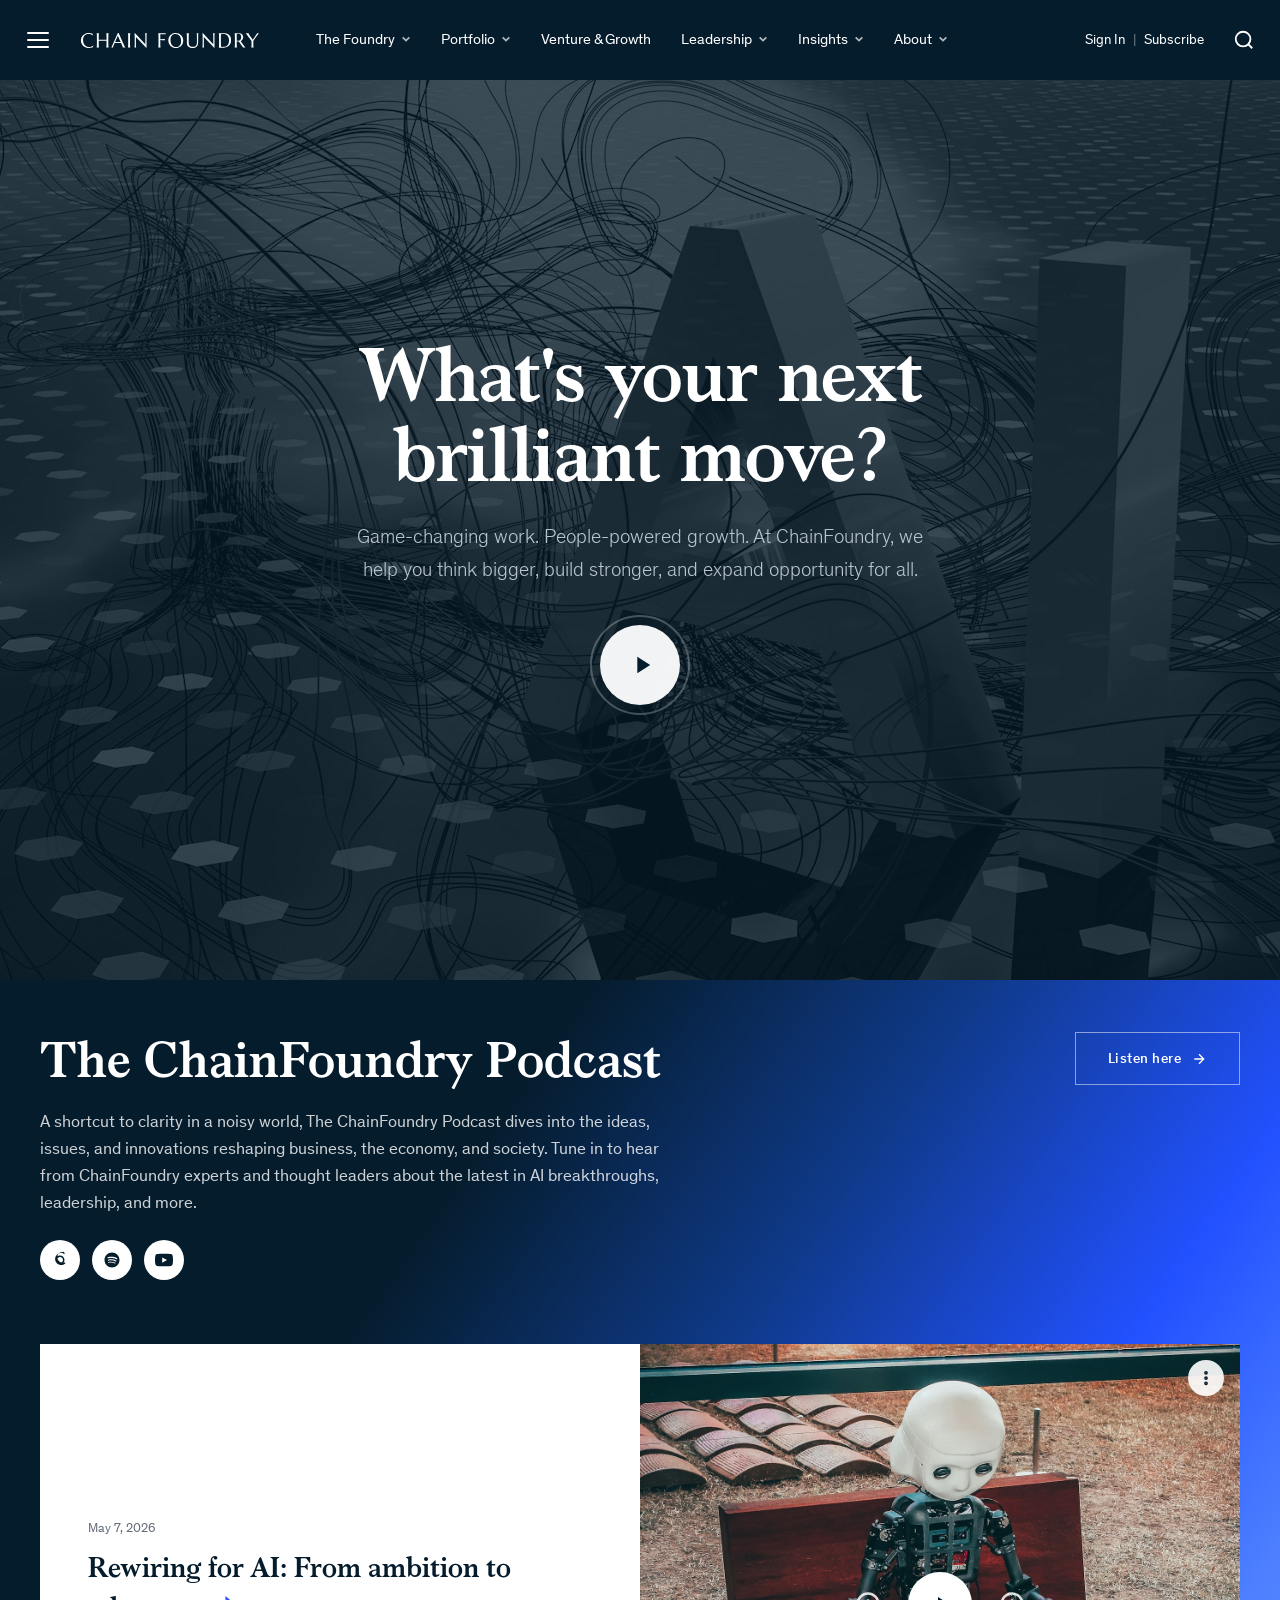
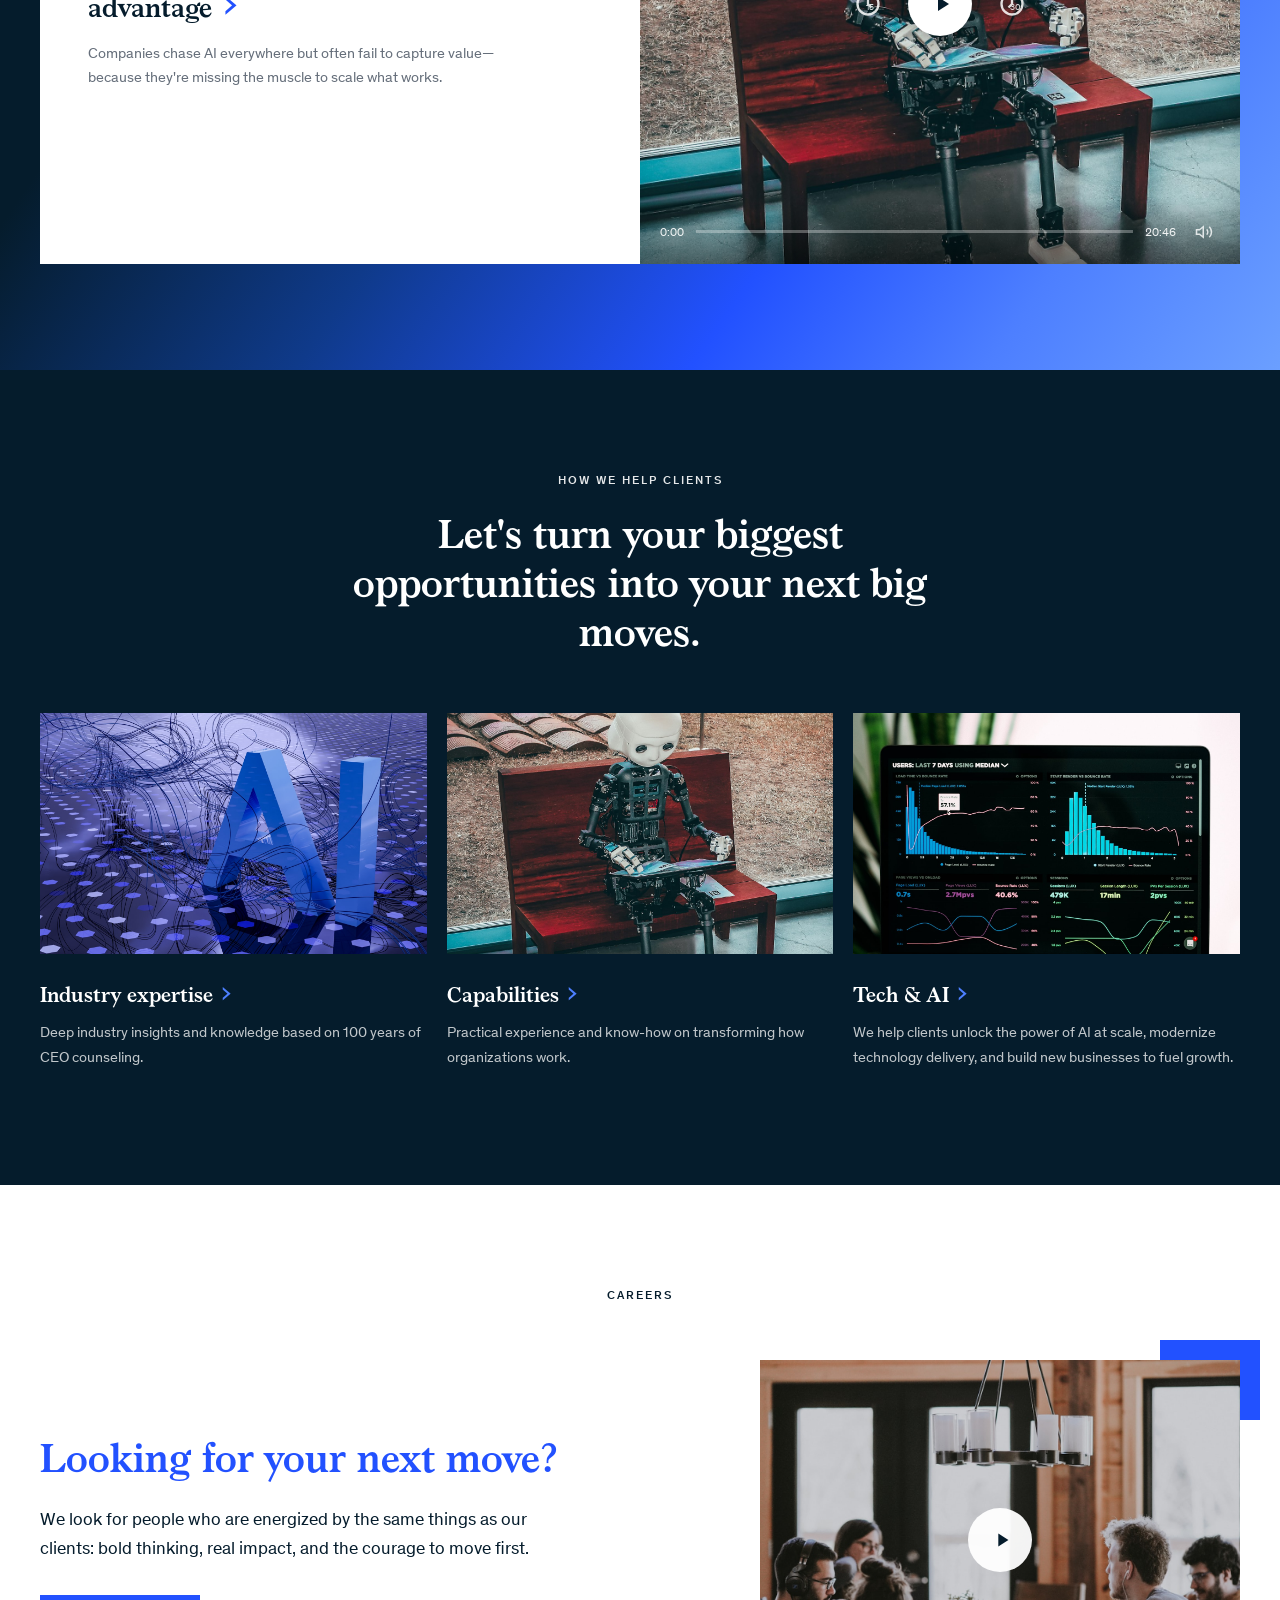
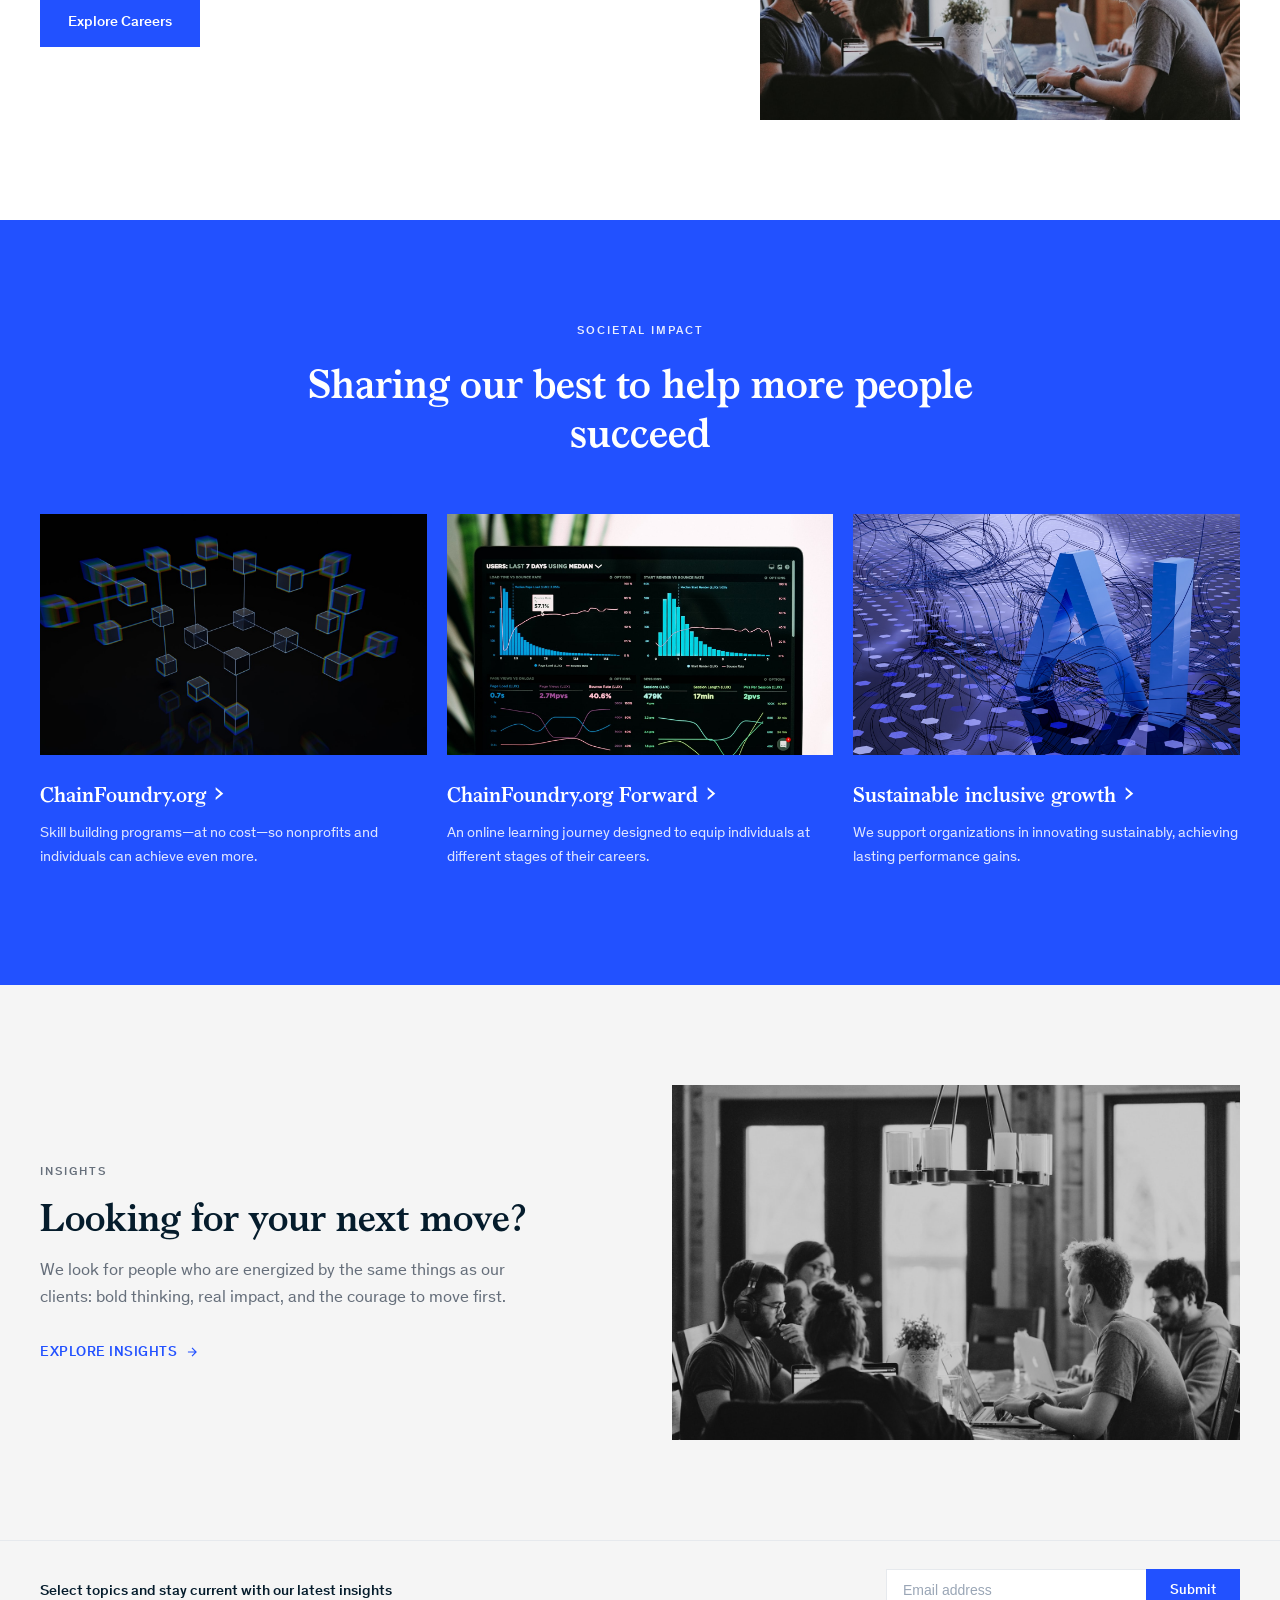
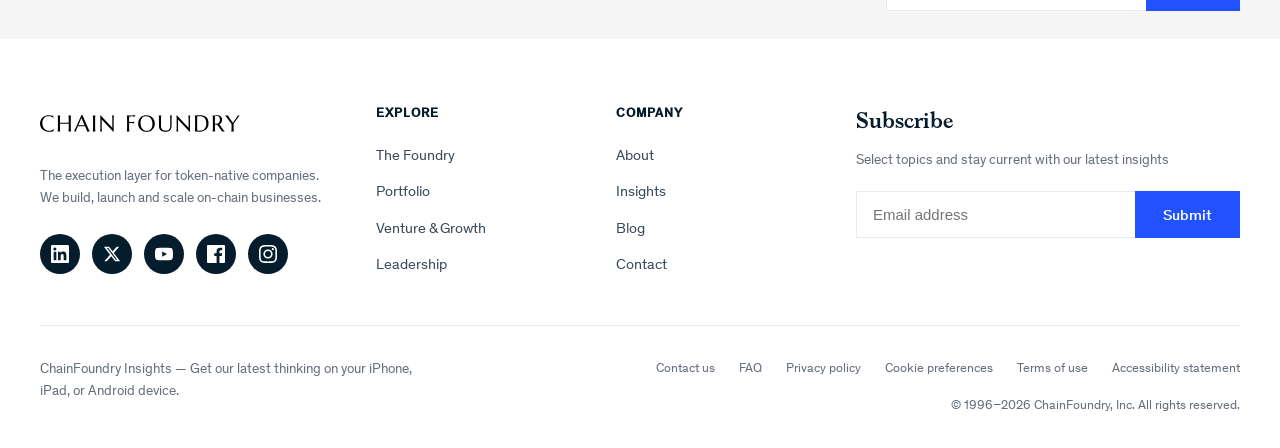
==== commit 42c3c11a: "Add staggered scroll-reveal animation to capability cards - Added capability-card--1/2/3 modifier cl" ====
--- a/index.html
+++ b/index.html
@@ -268,7 +268,7 @@
           <h2 class="capabilities-section__title">Let's turn your biggest opportunities into your next big moves.</h2>
         </div>
         <div class="capabilities-grid">
-          <a href="#" class="capability-card">
+          <a href="#" class="capability-card capability-card--1">
             <div class="capability-card__image">
               <img src="./cf-images/cf_hero_ai.jpg" alt="Industry expertise" loading="lazy">
             </div>
@@ -277,7 +277,7 @@
               <p class="capability-card__desc">Deep industry insights and knowledge based on 100 years of CEO counseling.</p>
             </div>
           </a>
-          <a href="#" class="capability-card">
+          <a href="#" class="capability-card capability-card--2">
             <div class="capability-card__image">
               <img src="./cf-images/cf_hero_ai2.jpg" alt="Capabilities" loading="lazy">
             </div>
@@ -286,7 +286,7 @@
               <p class="capability-card__desc">Practical experience and know-how on transforming how organizations work.</p>
             </div>
           </a>
-          <a href="#" class="capability-card">
+          <a href="#" class="capability-card capability-card--3">
             <div class="capability-card__image">
               <img src="./cf-images/cf_hero_data.jpg" alt="Tech &amp; AI" loading="lazy">
             </div>
--- a/css/main.css
+++ b/css/main.css
@@ -95,8 +95,7 @@
    HEADER — DO NOT TOUCH. PERFECT AS-IS.
    ============================================================ */
 .site-header {
-  position: fixed;
-  top: 0; left: 0; right: 0;
+  position: relative;
   height: var(--header-height);
   background: var(--navy);
   color: var(--white);
@@ -282,6 +281,53 @@
 .header-search-btn svg {
   width: 22px; height: 22px;
 }
+/* Light header variant (non-home pages) */
+.site-header.header--light {
+  background: var(--white);
+  color: var(--navy);
+  border-bottom: 1px solid rgba(0,0,0,0.06);
+}
+.site-header.header--light .site-logo {
+  filter: none;
+}
+.site-header.header--light .desktop-nav__link {
+  color: var(--navy);
+}
+.site-header.header--light .desktop-nav__link:hover,
+.site-header.header--light .desktop-nav__item:hover > .desktop-nav__link {
+  border-bottom-color: var(--blue);
+}
+.site-header.header--light .header-auth,
+.site-header.header--light .header-auth a {
+  color: var(--navy);
+}
+.site-header.header--light .header-search-btn {
+  color: var(--navy);
+}
+.site-header.header--light .hamburger span {
+  background: var(--navy);
+}
+/* Dark dropdown for light header pages */
+.site-header.header--light .desktop-nav__dropdown {
+  background: var(--navy);
+  color: var(--white);
+  border-top-color: var(--blue-light);
+  box-shadow: 0 12px 40px rgba(0,0,0,0.35);
+}
+.site-header.header--light .dropdown__header {
+  color: var(--white);
+}
+.site-header.header--light .dropdown__header:hover {
+  color: var(--blue-light);
+  border-bottom-color: var(--blue-light);
+}
+.site-header.header--light .dropdown__link {
+  color: rgba(255,255,255,0.7);
+}
+.site-header.header--light .dropdown__link:hover {
+  color: var(--white);
+}
+
 @media (max-width: 1024px) {
   .desktop-nav { display: none; }
   .header-auth span { display: none; }
@@ -646,7 +692,7 @@
   z-index: 3;
   max-width: var(--max-width);
   margin: 0 auto;
-  padding: calc(var(--header-height) + 60px) 40px 80px;
+  padding: 60px 40px 80px;
   text-align: center;
   width: 100%;
 }
@@ -900,7 +946,7 @@
   justify-content: space-between;
   gap: 48px;
   margin-bottom: 64px;
-  padding-top: calc(var(--header-height) + 12px);
+  padding-top: 12px;
 }
 .podcast-hero__text {
   max-width: 720px;
@@ -1323,7 +1369,18 @@
   display: block;
   text-align: left;
   cursor: pointer;
+  opacity: 0;
+  transform: translateY(-20px);
   transition: background 0.3s ease;
+}
+.capabilities-section.is-visible .capability-card--1 {
+  animation: impact-card-drop 0.5s cubic-bezier(0.4, 0, 0.2, 1) 0ms forwards;
+}
+.capabilities-section.is-visible .capability-card--2 {
+  animation: impact-card-drop 0.5s cubic-bezier(0.4, 0, 0.2, 1) 150ms forwards;
+}
+.capabilities-section.is-visible .capability-card--3 {
+  animation: impact-card-drop 0.5s cubic-bezier(0.4, 0, 0.2, 1) 300ms forwards;
 }
 .capability-card:hover {
   background: var(--white);
@@ -2057,7 +2114,7 @@
 .portfolio-hero {
   position: relative;
   background: var(--navy);
-  padding: calc(var(--header-height) + 120px) 0 100px;
+  padding: 120px 0 100px;
   overflow: hidden;
   text-align: center;
 }
@@ -2189,5 +2246,237 @@
 
 @media (max-width: 768px) {
   .portfolio-grid { grid-template-columns: 1fr; }
-  .portfolio-hero { padding: calc(var(--header-height) + 80px) 0 64px; }
-}
+  .portfolio-hero { padding: 80px 0 64px; }
+}
+
+/* ============================================================
+   FOUNDRY PAGE
+   ============================================================ */
+
+/* ---- Banner ---- */
+.cf-foundry-banner{position:relative;overflow:hidden;background:#ffffff;min-height:480px;display:flex;align-items:center;}
+.cf-foundry-banner__svg{position:absolute;inset:0;z-index:1;width:100%;height:100%;}
+.cf-foundry-banner__svg img{width:100%;height:100%;object-fit:cover;display:block;}
+.cf-foundry-banner > .container{position:relative;z-index:2;padding:120px 40px 80px;}
+@media (max-width:767px){.cf-foundry-banner > .container{padding:100px 20px 60px;}}
+.cf-foundry-banner__eyebrow{color:#2251ff;font-size:12px;letter-spacing:0.18em;text-transform:uppercase;font-weight:600;margin:0 0 16px;}
+.cf-foundry-banner__title{font-family:var(--font-serif);font-size:clamp(2.4rem,5vw,4rem);line-height:1.05;color:var(--navy);margin:0 0 20px;}
+.cf-foundry-banner__sub{font-size:1.15rem;line-height:1.65;color:var(--gray-text);max-width:600px;margin:0;}
+
+/* ---- Introduction ---- */
+.cf-foundry-intro{display:grid;grid-template-columns:1fr;gap:48px;align-items:start;margin-top:16px;}
+@media (min-width:768px){.cf-foundry-intro{grid-template-columns:1fr 1fr;gap:64px;}}
+.cf-foundry-intro__left .cf-eyebrow{color:#4d7fff;}
+.cf-foundry-intro__left h2{font-family:var(--font-serif);font-size:clamp(1.75rem,3vw,2.5rem);color:var(--navy);line-height:1.2;margin:8px 0 0;}
+.cf-foundry-stat{border-left:3px solid #4d7fff;padding-left:24px;margin-top:32px;}
+.cf-foundry-stat__num{font-family:var(--font-serif);font-size:3rem;font-weight:600;color:var(--navy);line-height:1;margin:0 0 8px;}
+.cf-foundry-stat__label{font-size:0.875rem;color:var(--gray-text);}
+.cf-foundry-intro__right p{font-size:1.05rem;line-height:1.8;color:var(--gray-text);margin:0 0 20px;}
+.cf-foundry-intro__right p:last-child{margin-bottom:0;}
+
+/* ---- Capability Cards ---- */
+.cf-foundry-cards{display:grid;grid-template-columns:1fr;gap:24px;margin-top:56px;}
+@media (min-width:768px){.cf-foundry-cards{grid-template-columns:repeat(3,1fr);gap:32px;}}
+.cf-foundry-card{background:var(--white);border:1px solid var(--border-light);border-radius:8px;overflow:hidden;transition:transform .25s ease,box-shadow .25s ease;display:flex;flex-direction:column;}
+.cf-foundry-card:hover{transform:translateY(-6px);box-shadow:0 20px 48px -16px rgba(231,111,81,0.15);}
+.cf-foundry-card__img{width:100%;height:220px;object-fit:cover;display:block;}
+.cf-foundry-card__body{padding:28px 24px 32px;flex:1;display:flex;flex-direction:column;}
+.cf-foundry-card__tag{display:inline-block;color:#4d7fff;font-size:11px;font-weight:600;text-transform:uppercase;letter-spacing:0.1em;margin-bottom:10px;}
+.cf-foundry-card__body h3{font-family:var(--font-serif);font-size:22px;color:var(--navy);margin:0 0 10px;letter-spacing:-0.005em;line-height:1.25;}
+.cf-foundry-card__body p{font-size:14px;line-height:1.7;color:var(--gray-text);margin:0;flex:1;}
+.cf-foundry-card__link{display:inline-flex;align-items:center;margin-top:18px;color:var(--navy);text-decoration:none;font-size:13px;font-weight:600;transition:color .2s ease;}
+.cf-foundry-card__link svg{width:14px;height:14px;margin-left:6px;transition:transform .2s ease;}
+.cf-foundry-card:hover .cf-foundry-card__link{color:#4d7fff;}
+.cf-foundry-card:hover .cf-foundry-card__link svg{transform:translateX(4px);}
+
+/* ---- Feature / Methodology ---- */
+.cf-foundry-feature{display:grid;grid-template-columns:1fr;gap:48px;align-items:center;margin-top:16px;}
+@media (min-width:768px){.cf-foundry-feature{grid-template-columns:1fr 1fr;gap:64px;}}
+.cf-foundry-feature__img{width:100%;border-radius:10px;overflow:hidden;}
+.cf-foundry-feature__img img{width:100%;height:auto;object-fit:cover;display:block;}
+.cf-foundry-feature__text .cf-eyebrow{color:#4d7fff;}
+.cf-foundry-feature__text h2{font-family:var(--font-serif);font-size:clamp(1.75rem,3vw,2.5rem);color:var(--navy);line-height:1.2;margin:8px 0 20px;}
+.cf-foundry-feature__text > p{font-size:1.05rem;line-height:1.8;color:var(--gray-text);margin:0 0 24px;}
+.cf-foundry-list{list-style:none;padding:0;margin:0;}
+.cf-foundry-list li{padding:12px 0 12px 28px;position:relative;font-size:0.95rem;color:var(--navy);border-bottom:1px solid var(--border-light);line-height:1.5;}
+.cf-foundry-list li:last-child{border-bottom:none;}
+.cf-foundry-list li::before{content:'';position:absolute;left:0;top:1.15rem;width:8px;height:8px;background:#4d7fff;border-radius:50%;}
+
+/* ---- Metrics Strip ---- */
+.cf-foundry-metrics{background:#0d1b2a;padding:64px 0;}
+.cf-foundry-metrics__grid{display:grid;grid-template-columns:repeat(2,1fr);gap:40px 24px;text-align:center;}
+@media (min-width:768px){.cf-foundry-metrics__grid{grid-template-columns:repeat(4,1fr);gap:24px;}}
+.cf-foundry-metric__num{font-family:var(--font-serif);font-size:clamp(2rem,4vw,3rem);font-weight:600;color:#2251ff;line-height:1;margin:0 0 8px;}
+.cf-foundry-metric__label{font-size:0.875rem;color:rgba(255,255,255,0.65);}
+
+/* ---- Insights Grid ---- */
+.cf-foundry-insights{display:grid;grid-template-columns:1fr;gap:24px;margin-top:48px;}
+@media (min-width:768px){.cf-foundry-insights{grid-template-columns:repeat(2,1fr);}}
+.cf-foundry-insight{display:flex;background:var(--white);border:1px solid var(--border-light);border-radius:8px;overflow:hidden;transition:transform .25s ease,box-shadow .25s ease;text-decoration:none;color:inherit;}
+.cf-foundry-insight:hover{transform:translateY(-3px);box-shadow:0 12px 32px -8px rgba(231,111,81,0.12);}
+.cf-foundry-insight__img{width:200px;min-height:160px;object-fit:cover;flex-shrink:0;}
+.cf-foundry-insight__body{padding:20px 24px;display:flex;flex-direction:column;justify-content:center;}
+.cf-foundry-insight__tag{color:#4d7fff;font-size:11px;font-weight:600;text-transform:uppercase;letter-spacing:0.1em;margin-bottom:6px;}
+.cf-foundry-insight__body h4{font-family:var(--font-serif);font-size:16px;color:var(--navy);margin:0 0 8px;line-height:1.35;letter-spacing:-0.005em;transition:color .2s ease;}
+.cf-foundry-insight:hover .cf-foundry-insight__body h4{color:#4d7fff;}
+.cf-foundry-insight__date{font-size:12px;color:var(--gray-text);}
+@media (max-width:767px){.cf-foundry-insight{flex-direction:column;}.cf-foundry-insight__img{width:100%;height:180px;}}
+
+/* ---- CTA Section ---- */
+.cf-foundry-cta{background:#0d1b2a;padding:80px 0;text-align:center;position:relative;overflow:hidden;}
+.cf-foundry-cta__content{position:relative;z-index:1;max-width:700px;margin:0 auto;}
+.cf-foundry-cta__content h2{font-family:var(--font-serif);font-size:clamp(2rem,4vw,3rem);color:var(--white);margin:0 0 20px;line-height:1.2;}
+.cf-foundry-cta__content p{font-size:1.1rem;color:rgba(255,255,255,0.7);margin:0 0 36px;}
+.cf-foundry-cta__btns{display:flex;gap:16px;justify-content:center;flex-wrap:wrap;}
+.cf-btn-primary{display:inline-flex;align-items:center;padding:14px 32px;background:#4d7fff;color:#fff;text-decoration:none;font-size:14px;font-weight:600;letter-spacing:0.03em;border-radius:4px;transition:all .3s ease;border:none;cursor:pointer;}
+.cf-btn-primary:hover{background:#d45a3d;transform:translateY(-2px);box-shadow:0 8px 24px rgba(231,111,81,0.3);}
+.cf-btn-secondary{display:inline-flex;align-items:center;padding:14px 32px;background:transparent;color:#fff;text-decoration:none;font-size:14px;font-weight:600;letter-spacing:0.03em;border-radius:4px;border:1px solid rgba(255,255,255,0.25);transition:all .3s ease;cursor:pointer;}
+.cf-btn-secondary:hover{background:rgba(255,255,255,0.08);border-color:rgba(255,255,255,0.4);}
+
+/* ============================================================
+   VENTURE & GROWTH PAGE
+   ============================================================ */
+
+/* ---- Banner ---- */
+.cf-vg-banner{position:relative;overflow:hidden;background:#0f172a;min-height:480px;display:flex;align-items:center;}
+.cf-vg-banner__svg{position:absolute;inset:0;z-index:1;width:100%;height:100%;}
+.cf-vg-banner__svg img{width:100%;height:100%;object-fit:cover;display:block;}
+.cf-vg-banner > .container{position:relative;z-index:2;padding:120px 40px 80px;}
+@media (max-width:767px){.cf-vg-banner > .container{padding:100px 20px 60px;}}
+.cf-vg-banner__eyebrow{color:#2251ff;font-size:12px;letter-spacing:0.18em;text-transform:uppercase;font-weight:600;margin:0 0 16px;}
+.cf-vg-banner__title{font-family:var(--font-serif);font-size:clamp(2.4rem,5vw,4rem);line-height:1.05;color:var(--white);margin:0 0 20px;}
+.cf-vg-banner__title em{color:#2251ff;font-style:italic;}
+.cf-vg-banner__sub{font-size:1.15rem;line-height:1.65;color:rgba(255,255,255,0.8);max-width:600px;margin:0;}
+
+/* ---- Introduction ---- */
+.cf-vg-intro{display:grid;grid-template-columns:1fr;gap:48px;align-items:start;margin-top:16px;}
+@media (min-width:768px){.cf-vg-intro{grid-template-columns:1fr 1fr;gap:64px;}}
+.cf-vg-intro__left .cf-eyebrow{color:#2251ff;}
+.cf-vg-intro__left h2{font-family:var(--font-serif);font-size:clamp(1.75rem,3vw,2.5rem);color:var(--navy);line-height:1.2;margin:8px 0 0;}
+.cf-vg-stat{border-left:3px solid #2251ff;padding-left:24px;margin-top:32px;}
+.cf-vg-stat__num{font-family:var(--font-serif);font-size:3rem;font-weight:600;color:var(--navy);line-height:1;margin:0 0 8px;}
+.cf-vg-stat__label{font-size:0.875rem;color:var(--gray-text);}
+.cf-vg-intro__right p{font-size:1.05rem;line-height:1.8;color:var(--gray-text);margin:0 0 20px;}
+.cf-vg-intro__right p:last-child{margin-bottom:0;}
+
+/* ---- Service Cards ---- */
+.cf-vg-cards{display:grid;grid-template-columns:1fr;gap:24px;margin-top:56px;}
+@media (min-width:768px){.cf-vg-cards{grid-template-columns:repeat(3,1fr);gap:32px;}}
+.cf-vg-card{background:var(--white);border:1px solid var(--border-light);border-radius:8px;overflow:hidden;transition:transform .25s ease,box-shadow .25s ease;display:flex;flex-direction:column;}
+.cf-vg-card:hover{transform:translateY(-6px);box-shadow:0 20px 48px -16px rgba(34,81,255,0.15);}
+.cf-vg-card__icon{height:120px;display:flex;align-items:center;justify-content:center;background:linear-gradient(135deg,#eef4ff 0%,#e8f0ff 100%);border-bottom:1px solid var(--border-light);}
+.cf-vg-card__icon svg{width:48px;height:48px;}
+.cf-vg-card__body{padding:28px 24px 32px;flex:1;display:flex;flex-direction:column;}
+.cf-vg-card__tag{display:inline-block;color:#2251ff;font-size:11px;font-weight:600;text-transform:uppercase;letter-spacing:0.1em;margin-bottom:10px;}
+.cf-vg-card__body h3{font-family:var(--font-serif);font-size:22px;color:var(--navy);margin:0 0 10px;letter-spacing:-0.005em;line-height:1.25;}
+.cf-vg-card__body p{font-size:14px;line-height:1.7;color:var(--gray-text);margin:0;flex:1;}
+.cf-vg-card__link{display:inline-flex;align-items:center;margin-top:18px;color:var(--navy);text-decoration:none;font-size:13px;font-weight:600;transition:color .2s ease;}
+.cf-vg-card__link svg{width:14px;height:14px;margin-left:6px;transition:transform .2s ease;}
+.cf-vg-card:hover .cf-vg-card__link{color:#2251ff;}
+.cf-vg-card:hover .cf-vg-card__link svg{transform:translateX(4px);}
+
+/* ---- Feature / Methodology ---- */
+.cf-vg-feature{display:grid;grid-template-columns:1fr;gap:48px;align-items:center;margin-top:16px;}
+@media (min-width:768px){.cf-vg-feature{grid-template-columns:1fr 1fr;gap:64px;}}
+.cf-vg-feature__img{width:100%;border-radius:10px;overflow:hidden;}
+.cf-vg-feature__img img{width:100%;height:auto;object-fit:cover;display:block;}
+.cf-vg-feature__text .cf-eyebrow{color:#2251ff;}
+.cf-vg-feature__text h2{font-family:var(--font-serif);font-size:clamp(1.75rem,3vw,2.5rem);color:var(--navy);line-height:1.2;margin:8px 0 20px;}
+.cf-vg-feature__text > p{font-size:1.05rem;line-height:1.8;color:var(--gray-text);margin:0 0 24px;}
+.cf-vg-list{list-style:none;padding:0;margin:0;}
+.cf-vg-list li{padding:14px 0 14px 28px;position:relative;font-size:0.95rem;color:var(--navy);border-bottom:1px solid var(--border-light);line-height:1.5;}
+.cf-vg-list li:last-child{border-bottom:none;}
+.cf-vg-list li::before{content:'';position:absolute;left:0;top:1.25rem;width:8px;height:8px;background:#2251ff;border-radius:50%;}
+.cf-vg-list li strong{color:var(--navy);font-weight:600;}
+
+/* ---- Metrics Strip ---- */
+.cf-vg-metrics{background:#0f172a;padding:64px 0;}
+.cf-vg-metrics__grid{display:grid;grid-template-columns:repeat(2,1fr);gap:40px 24px;text-align:center;}
+@media (min-width:768px){.cf-vg-metrics__grid{grid-template-columns:repeat(4,1fr);gap:24px;}}
+.cf-vg-metric__num{font-family:var(--font-serif);font-size:clamp(2rem,4vw,3rem);font-weight:600;color:#2251ff;line-height:1;margin:0 0 8px;}
+.cf-vg-metric__label{font-size:0.875rem;color:rgba(255,255,255,0.65);}
+
+/* ---- Growth Stories ---- */
+.cf-vg-stories{display:grid;grid-template-columns:1fr;gap:24px;margin-top:48px;}
+@media (min-width:768px){.cf-vg-stories{grid-template-columns:repeat(3,1fr);}}
+.cf-vg-story{background:var(--white);border:1px solid var(--border-light);border-radius:8px;overflow:hidden;transition:transform .25s ease,box-shadow .25s ease;display:flex;flex-direction:column;}
+.cf-vg-story:hover{transform:translateY(-4px);box-shadow:0 16px 40px -12px rgba(34,81,255,0.12);}
+.cf-vg-story__img{width:100%;height:200px;object-fit:cover;display:block;}
+.cf-vg-story__body{padding:24px;flex:1;display:flex;flex-direction:column;}
+.cf-vg-story__tag{display:inline-block;color:#2251ff;font-size:11px;font-weight:600;text-transform:uppercase;letter-spacing:0.1em;margin-bottom:10px;}
+.cf-vg-story__body h4{font-family:var(--font-serif);font-size:17px;color:var(--navy);margin:0 0 10px;line-height:1.3;letter-spacing:-0.005em;}
+.cf-vg-story__body p{font-size:13px;line-height:1.6;color:var(--gray-text);margin:0;flex:1;}
+
+/* ---- CTA Section ---- */
+.cf-vg-cta{background:#0f172a;padding:80px 0;text-align:center;position:relative;overflow:hidden;}
+.cf-vg-cta__content{position:relative;z-index:1;max-width:700px;margin:0 auto;}
+.cf-vg-cta__content h2{font-family:var(--font-serif);font-size:clamp(2rem,4vw,3rem);color:var(--white);margin:0 0 20px;line-height:1.2;}
+.cf-vg-cta__content p{font-size:1.1rem;color:rgba(255,255,255,0.7);margin:0 0 36px;}
+.cf-vg-cta__btns{display:flex;gap:16px;justify-content:center;flex-wrap:wrap;}
+.cf-vg-btn-primary{display:inline-flex;align-items:center;padding:14px 32px;background:#2251ff;color:#fff;text-decoration:none;font-size:14px;font-weight:600;letter-spacing:0.03em;border-radius:4px;transition:all .3s ease;border:none;cursor:pointer;}
+.cf-vg-btn-primary:hover{background:#1a47e0;transform:translateY(-2px);box-shadow:0 8px 24px rgba(34,81,255,0.3);}
+.cf-vg-btn-secondary{display:inline-flex;align-items:center;padding:14px 32px;background:transparent;color:#fff;text-decoration:none;font-size:14px;font-weight:600;letter-spacing:0.03em;border-radius:4px;border:1px solid rgba(255,255,255,0.25);transition:all .3s ease;cursor:pointer;}
+.cf-vg-btn-secondary:hover{background:rgba(255,255,255,0.08);border-color:rgba(255,255,255,0.4);}
+
+/* ============================================================
+   ABOUT PAGE
+   ============================================================ */
+
+/* ---- Banner ---- */
+.cf-about-banner{position:relative;overflow:hidden;background:#f5f8ff;min-height:480px;display:flex;align-items:center;}
+.cf-about-banner__svg{position:absolute;inset:0;z-index:1;width:100%;height:100%;}
+.cf-about-banner__svg img{width:100%;height:100%;object-fit:cover;display:block;}
+.cf-about-banner > .container{position:relative;z-index:2;padding:120px 40px 80px;}
+@media (max-width:767px){.cf-about-banner > .container{padding:100px 20px 60px;}}
+.cf-about-banner__eyebrow{color:#2251ff;font-size:12px;letter-spacing:0.18em;text-transform:uppercase;font-weight:600;margin:0 0 16px;}
+.cf-about-banner__title{font-family:var(--font-serif);font-size:clamp(2.4rem,5vw,4rem);line-height:1.05;color:var(--navy);margin:0 0 20px;}
+.cf-about-banner__title em{color:#2251ff;font-style:italic;}
+.cf-about-banner__sub{font-size:1.15rem;line-height:1.65;color:var(--gray-text);max-width:600px;margin:0;}
+
+/* ---- Our Story ---- */
+.cf-about-story{display:grid;grid-template-columns:1fr;gap:48px;align-items:center;margin-top:16px;}
+@media (min-width:768px){.cf-about-story{grid-template-columns:1fr 1fr;gap:64px;}}
+.cf-about-story__text .cf-eyebrow{color:#2251ff;}
+.cf-about-story__text h2{font-family:var(--font-serif);font-size:clamp(1.75rem,3vw,2.5rem);color:var(--navy);line-height:1.2;margin:8px 0 20px;}
+.cf-about-story__text p{font-size:1.05rem;line-height:1.8;color:var(--gray-text);margin:0 0 18px;}
+.cf-about-story__text p:last-child{margin-bottom:0;}
+.cf-about-story__img{width:100%;border-radius:10px;overflow:hidden;}
+.cf-about-story__img img{width:100%;height:auto;object-fit:cover;display:block;}
+
+/* ---- Values ---- */
+.cf-about-values{display:grid;grid-template-columns:1fr;gap:32px;margin-top:56px;}
+@media (min-width:768px){.cf-about-values{grid-template-columns:repeat(2,1fr);}}
+@media (min-width:1100px){.cf-about-values{grid-template-columns:repeat(4,1fr);}}
+.cf-about-value{background:var(--white);border:1px solid var(--border-light);border-radius:8px;padding:32px 28px;transition:transform .25s ease,box-shadow .25s ease;}
+.cf-about-value:hover{transform:translateY(-4px);box-shadow:0 16px 40px -12px rgba(34,81,255,0.12);}
+.cf-about-value__num{font-family:var(--font-serif);font-size:2.5rem;font-weight:600;color:#2251ff;line-height:1;margin:0 0 16px;}
+.cf-about-value h3{font-family:var(--font-serif);font-size:20px;color:var(--navy);margin:0 0 10px;letter-spacing:-0.005em;}
+.cf-about-value p{font-size:14px;line-height:1.7;color:var(--gray-text);margin:0;}
+
+/* ---- Timeline ---- */
+.cf-about-timeline{max-width:800px;margin:56px auto 0;position:relative;padding-left:32px;}
+.cf-about-timeline::before{content:'';position:absolute;left:8px;top:0;bottom:0;width:2px;background:linear-gradient(180deg,#2251ff 0%,#c8d8f5 100%);}
+.cf-about-timeline__item{position:relative;padding-bottom:40px;}
+.cf-about-timeline__item:last-child{padding-bottom:0;}
+.cf-about-timeline__item::before{content:'';position:absolute;left:-28px;top:6px;width:14px;height:14px;background:#2251ff;border-radius:50%;border:3px solid var(--white);box-shadow:0 0 0 2px #c8d8f5;}
+.cf-about-timeline__year{font-family:var(--font-serif);font-size:1.5rem;font-weight:600;color:#2251ff;margin:0 0 4px;}
+.cf-about-timeline__text h4{font-family:var(--font-serif);font-size:18px;color:var(--navy);margin:0 0 6px;}
+.cf-about-timeline__text p{font-size:14px;line-height:1.6;color:var(--gray-text);margin:0;}
+
+/* ---- Metrics Strip ---- */
+.cf-about-metrics{background:var(--navy);padding:64px 0;}
+.cf-about-metrics__grid{display:grid;grid-template-columns:repeat(2,1fr);gap:40px 24px;text-align:center;}
+@media (min-width:768px){.cf-about-metrics__grid{grid-template-columns:repeat(4,1fr);gap:24px;}}
+.cf-about-metric__num{font-family:var(--font-serif);font-size:clamp(2rem,4vw,3rem);font-weight:600;color:#4d7fff;line-height:1;margin:0 0 8px;}
+.cf-about-metric__label{font-size:0.875rem;color:rgba(255,255,255,0.65);}
+
+/* ---- CTA ---- */
+.cf-about-cta{background:#f5f8ff;padding:80px 0;text-align:center;}
+.cf-about-cta__content{max-width:700px;margin:0 auto;}
+.cf-about-cta__content h2{font-family:var(--font-serif);font-size:clamp(2rem,4vw,3rem);color:var(--navy);margin:0 0 20px;line-height:1.2;}
+.cf-about-cta__content p{font-size:1.1rem;color:var(--gray-text);margin:0 0 36px;}
+.cf-about-cta__btns{display:flex;gap:16px;justify-content:center;flex-wrap:wrap;}
+.cf-ab-btn-primary{display:inline-flex;align-items:center;padding:14px 32px;background:#2251ff;color:#fff;text-decoration:none;font-size:14px;font-weight:600;letter-spacing:0.03em;border-radius:4px;transition:all .3s ease;border:none;cursor:pointer;}
+.cf-ab-btn-primary:hover{background:#1a47e0;transform:translateY(-2px);box-shadow:0 8px 24px rgba(34,81,255,0.3);}
+.cf-ab-btn-secondary{display:inline-flex;align-items:center;padding:14px 32px;background:transparent;color:var(--navy);text-decoration:none;font-size:14px;font-weight:600;letter-spacing:0.03em;border-radius:4px;border:1px solid var(--border-light);transition:all .3s ease;cursor:pointer;}
+.cf-ab-btn-secondary:hover{background:var(--white);border-color:#2251ff;color:#2251ff;}
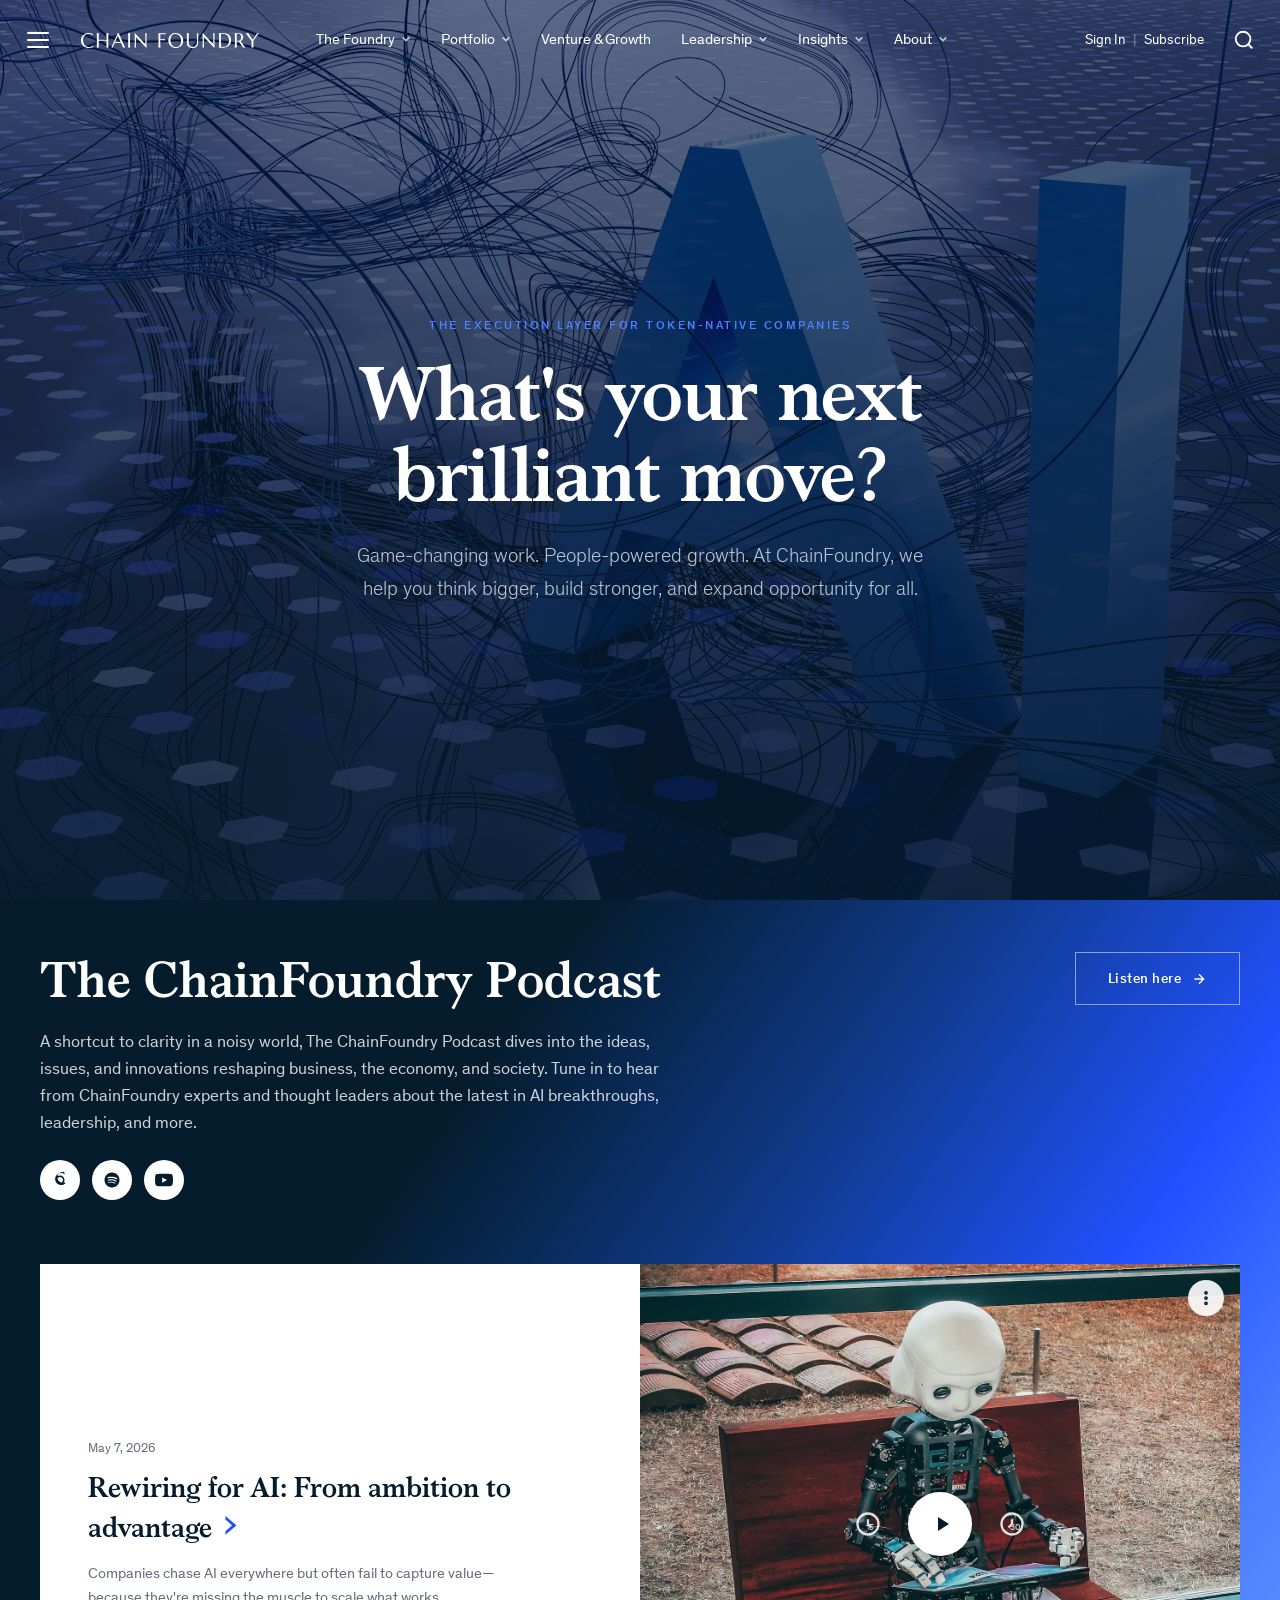
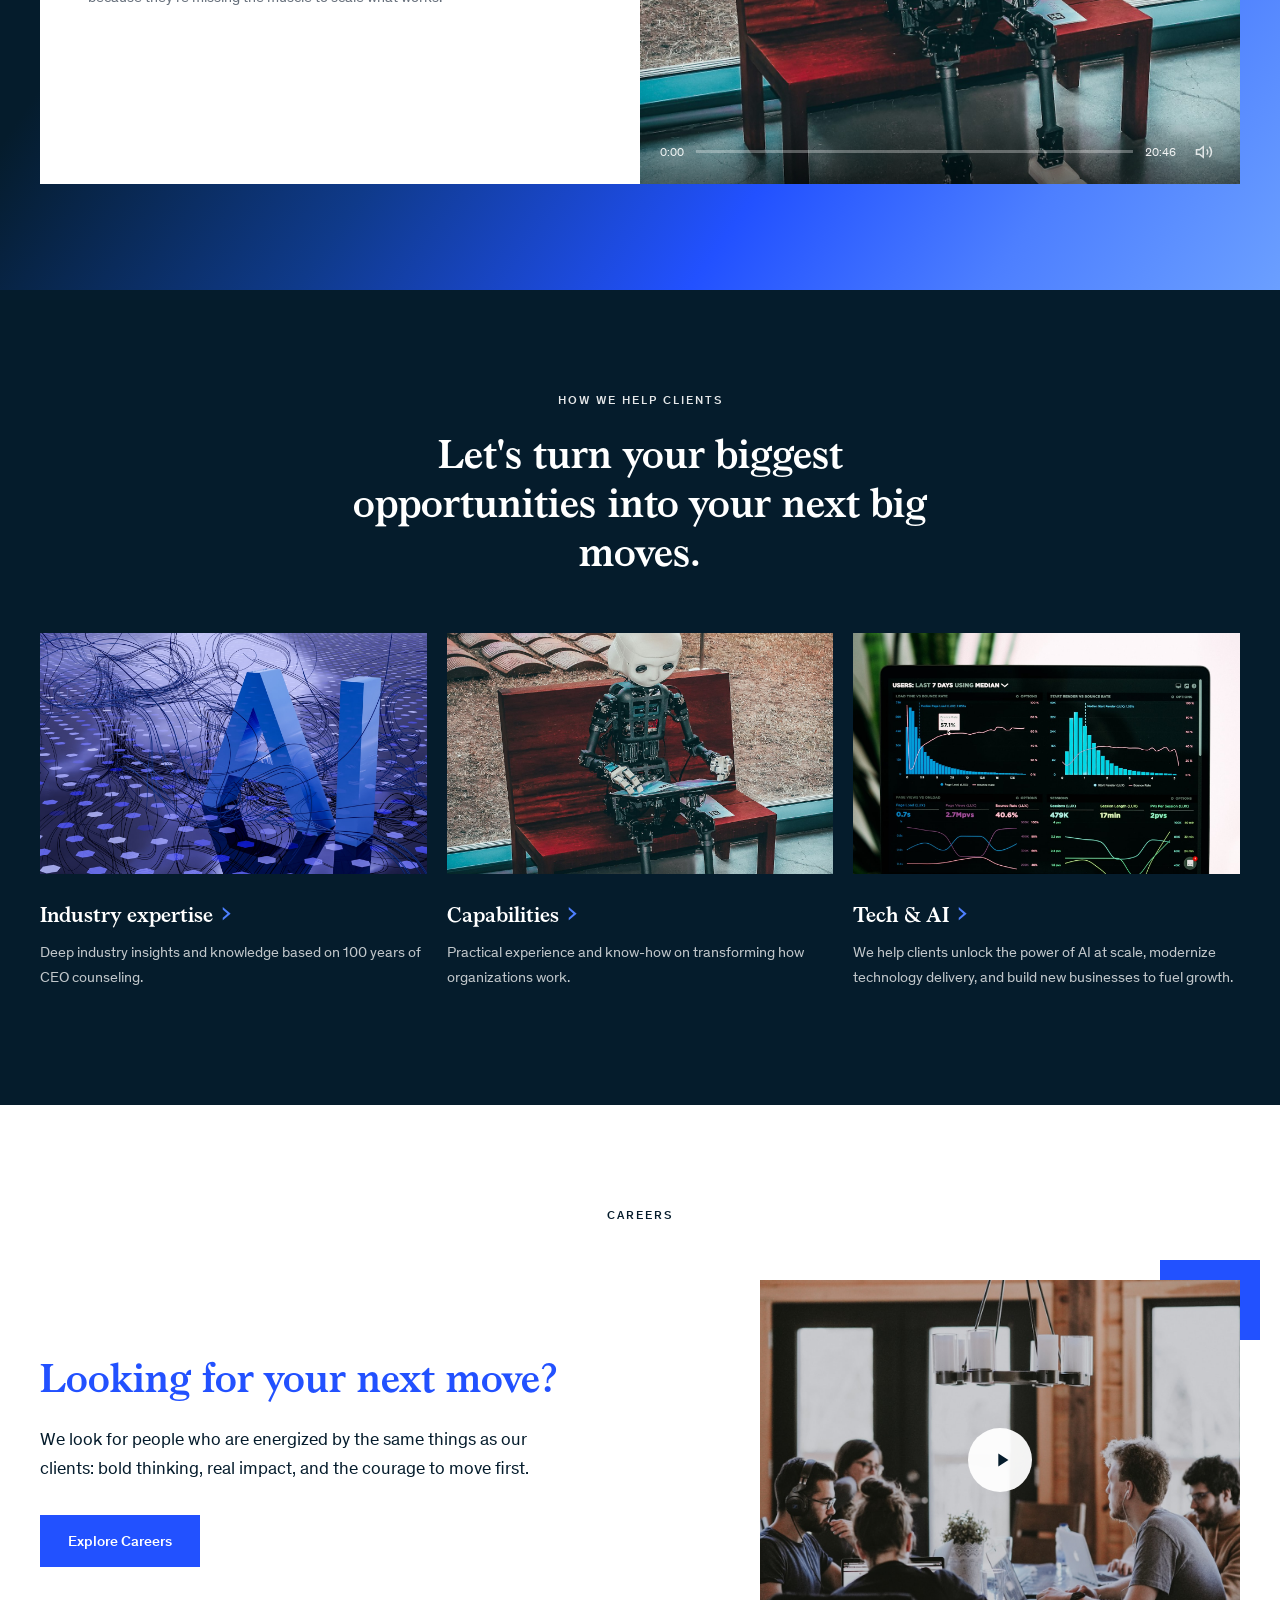
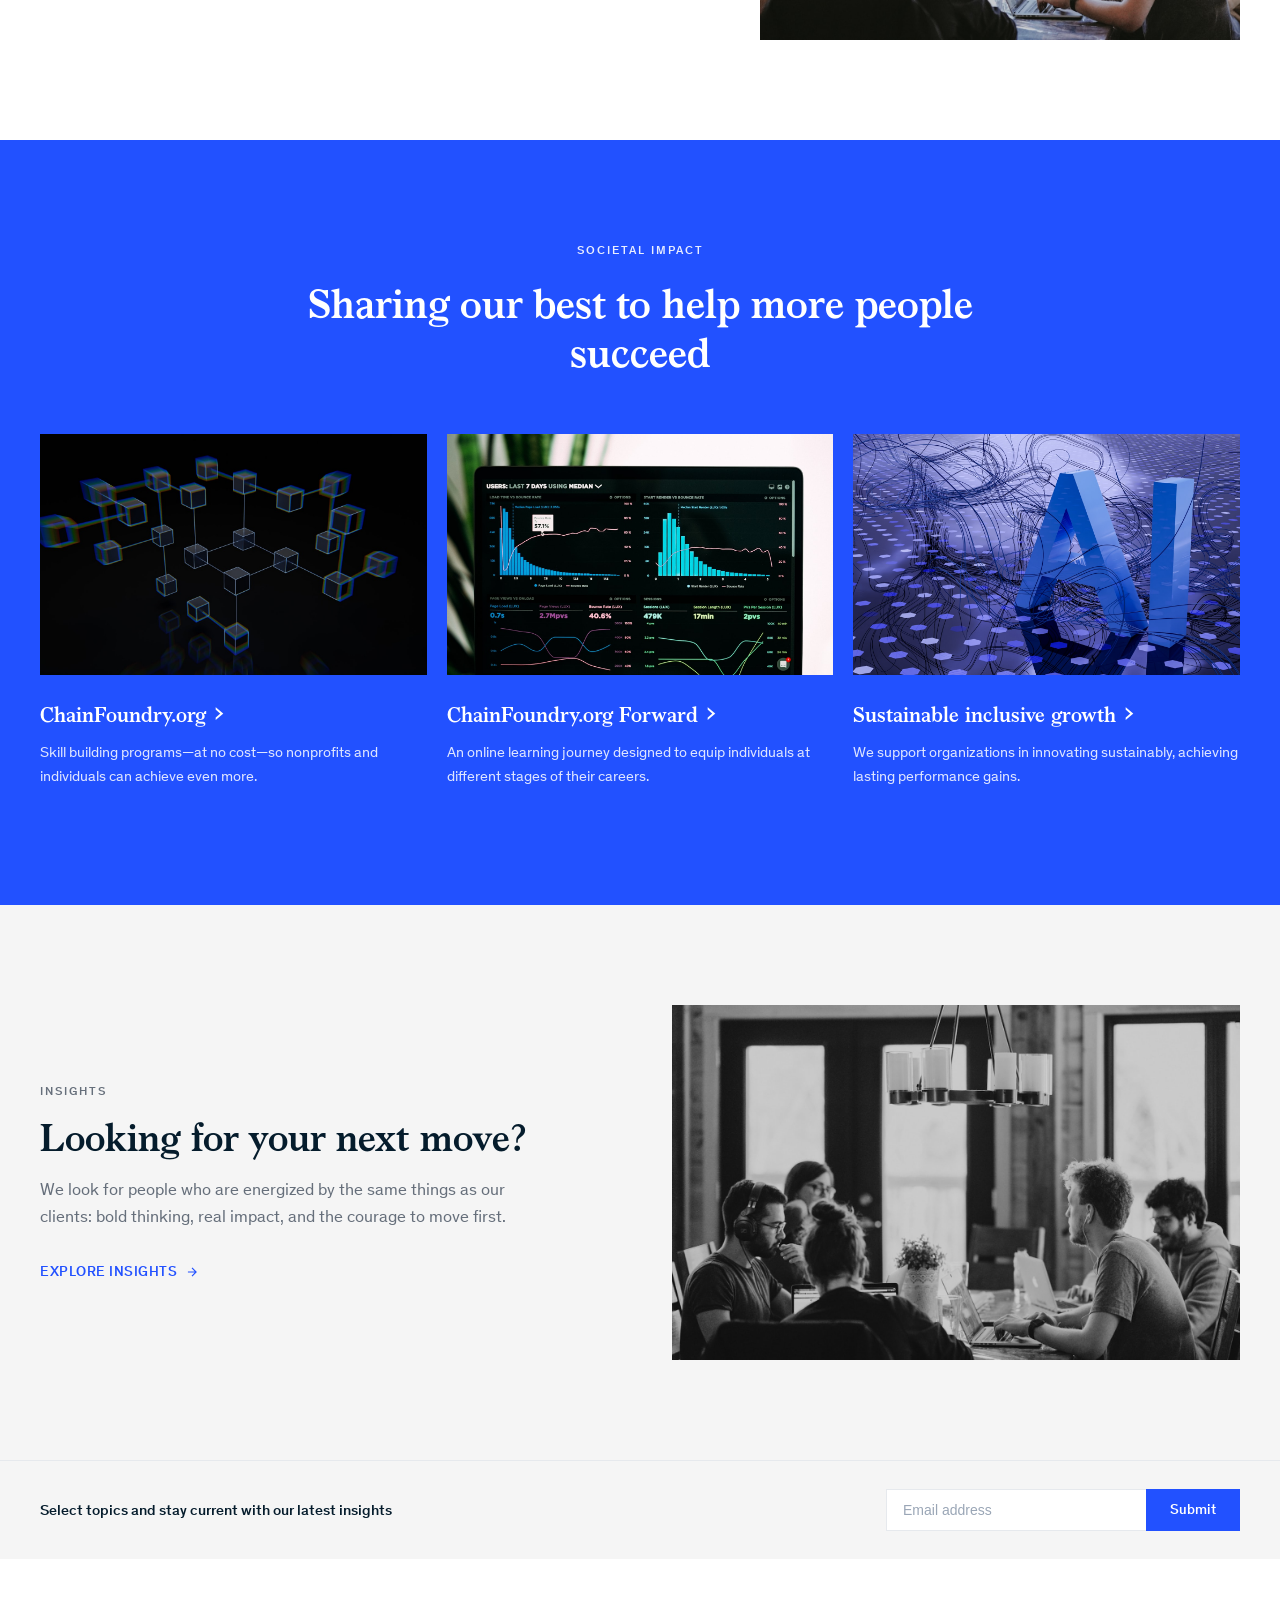
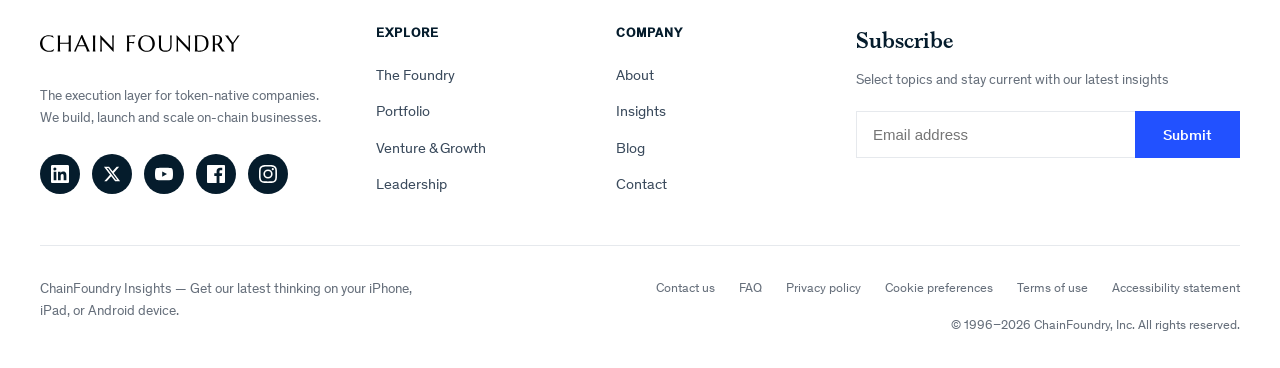
==== commit 1a97ff2a: "Hero video redesign: cropped watermark-free video, McKinsey-style layout, transparent header" ====
--- a/index.html
+++ b/index.html
@@ -11,7 +11,7 @@
 <body>
 
   <!-- ==================== HEADER ==================== -->
-  <header class="site-header" id="site-header">
+  <header class="site-header header--hero" id="site-header">
     <div class="site-header__inner">
       <div class="site-header__left">
         <button class="hamburger" id="hamburger-btn" aria-label="Open menu" aria-expanded="false" aria-controls="mega-menu">
@@ -178,16 +178,15 @@
 
     <!-- ==================== HERO (Full-width video) ==================== -->
     <section class="hero">
-      <div class="hero__video-bg" style="background-image:url('./cf-images/cf_hero_ai.jpg')"></div>
+      <video class="hero__video" autoplay muted loop playsinline poster="./cf-images/cf_hero_ai.jpg">
+        <source src="./hero-video.mp4" type="video/mp4">
+      </video>
       <div class="hero__video-overlay"></div>
       <div class="hero__inner">
         <div class="hero__content">
+          <p class="hero__eyebrow">The Execution Layer for Token-Native Companies</p>
           <h1 class="hero__headline">What's your next brilliant move?</h1>
           <p class="hero__subheadline">Game-changing work. People-powered growth. At ChainFoundry, we help you think bigger, build stronger, and expand opportunity for all.</p>
-          <button class="hero__play-btn" aria-label="Play video">
-            <span class="hero__play-ring"></span>
-            <svg viewBox="0 0 24 24" fill="currentColor"><path d="M8 5v14l11-7z"/></svg>
-          </button>
         </div>
       </div>
     </section>
--- a/css/main.css
+++ b/css/main.css
@@ -100,7 +100,20 @@
   background: var(--navy);
   color: var(--white);
   z-index: 1000;
-  transition: background 0.3s ease;
+  transition: background 0.3s ease, backdrop-filter 0.3s ease;
+}
+.site-header.header--hero {
+  position: absolute;
+  top: 0;
+  left: 0;
+  right: 0;
+  width: 100%;
+  background: transparent;
+}
+.site-header.header--hero.is-scrolled {
+  background: rgba(5, 28, 44, 0.92);
+  backdrop-filter: blur(12px);
+  -webkit-backdrop-filter: blur(12px);
 }
 .site-header__inner {
   padding: 0 16px;
@@ -531,40 +544,192 @@
   .mega-menu__panel { padding: 32px; }
   .mega-panel__grid { grid-template-columns: repeat(2, 1fr); }
 }
+/* ============================================================
+   MEGA MENU — MOBILE FULL-SCREEN REDESIGN
+   ============================================================ */
 @media (max-width: 768px) {
-  .mega-menu { height: calc(100vh - 32px); }
-  .mega-menu__inner { flex-direction: column; }
+  .mega-menu {
+    height: 100vh;
+    height: 100dvh;
+    max-height: none;
+    background: var(--navy);
+    overflow: hidden;
+  }
+  .mega-menu__inner {
+    flex-direction: column;
+    height: 100%;
+    overflow-y: auto;
+    -webkit-overflow-scrolling: touch;
+  }
   .mega-menu__sidebar {
     width: 100%;
     min-width: auto;
     border-right: none;
+    border-bottom: none;
+    height: auto;
+    flex-shrink: 0;
+  }
+  .mega-menu__top {
+    padding: 16px 20px;
     border-bottom: 1px solid rgba(255,255,255,0.08);
+  }
+  .mega-menu__close {
+    width: 48px;
+    height: 48px;
+  }
+  .mega-menu__close span {
+    width: 24px;
+    height: 2.5px;
+  }
+  .mega-menu__logo {
+    width: 150px;
+    height: 32px;
   }
   .mega-menu__nav {
     display: flex;
-    flex-direction: row;
-    overflow-x: auto;
-    padding: 0;
-    gap: 0;
+    flex-direction: column;
+    overflow-x: hidden;
+    padding: 8px 0;
   }
   .mega-menu__item {
-    width: auto;
-    padding: 14px 16px;
-    font-size: 15px;
-    white-space: nowrap;
+    width: 100%;
+    padding: 18px 20px;
+    font-size: 20px;
+    font-weight: 500;
+    white-space: normal;
     border-right: none;
-    border-bottom: 3px solid transparent;
+    border-bottom: 1px solid rgba(255,255,255,0.06);
+    color: var(--white);
+    min-height: 60px;
   }
   .mega-menu__item.is-active {
     border-right-color: transparent;
-    border-bottom-color: var(--blue);
-  }
-  .mega-menu__footer { display: none; }
+    border-bottom-color: rgba(255,255,255,0.06);
+    background: rgba(34,81,255,0.12);
+  }
+  .mega-menu__item.is-open .mega-menu__arrow {
+    transform: rotate(90deg);
+  }
+  .mega-menu__arrow {
+    width: 20px;
+    height: 20px;
+    transition: transform 0.3s cubic-bezier(0.4, 0, 0.2, 1);
+  }
+
+  /* Inline mobile dropdown (accordion) */
+  .mega-dropdown {
+    max-height: 0;
+    overflow: hidden;
+    opacity: 0;
+    background: var(--white);
+    transition: max-height 0.35s cubic-bezier(0.4, 0, 0.2, 1),
+                opacity 0.3s ease,
+                padding 0.35s ease;
+    padding: 0 20px;
+  }
+  .mega-dropdown.is-open {
+    max-height: 400px;
+    opacity: 1;
+    padding: 8px 20px;
+    overflow: visible;
+  }
+  .mega-dropdown__link {
+    display: flex;
+    align-items: center;
+    padding: 8px 16px;
+    font-size: 15px;
+    font-weight: 500;
+    color: var(--navy);
+    border-bottom: 1px solid var(--border-light);
+    transition: color 0.15s, padding-left 0.2s ease, background 0.15s;
+    text-decoration: none;
+  }
+  .mega-dropdown__link:hover {
+    color: var(--blue);
+    padding-left: 20px;
+    background: rgba(34,81,255,0.04);
+  }
+  .mega-dropdown__link:last-child {
+    border-bottom: none;
+  }
+  .mega-dropdown__link--highlight {
+    color: var(--blue);
+    font-weight: 600;
+  }
+  .mega-dropdown__desc {
+    font-size: 14px;
+    line-height: 1.6;
+    color: var(--gray-text);
+    padding: 8px 16px;
+    margin: 0;
+  }
+
+  /* Hide the old panel container on mobile — we use inline dropdowns instead */
   .mega-menu__panel {
-    padding: 24px;
-    flex: 1;
-  }
-  .mega-panel__grid { grid-template-columns: 1fr 1fr; }
+    display: none;
+  }
+  .mega-panel {
+    display: none;
+    padding: 0 20px 20px;
+    background: rgba(0,0,0,0.15);
+    border-bottom: 1px solid rgba(255,255,255,0.06);
+    animation: panelSlideDown 0.3s ease;
+  }
+  .mega-panel.is-active {
+    display: block;
+  }
+  @keyframes panelSlideDown {
+    from { opacity: 0; transform: translateY(-8px); }
+    to { opacity: 1; transform: translateY(0); }
+  }
+  .mega-panel__header {
+    display: none;
+  }
+  .mega-panel__grid {
+    display: flex;
+    flex-direction: column;
+    gap: 0;
+    padding: 8px 0;
+  }
+  .mega-panel__link {
+    padding: 14px 16px;
+    font-size: 16px;
+    color: rgba(255,255,255,0.7);
+    border-bottom: 1px solid rgba(255,255,255,0.04);
+    transition: color 0.15s, padding-left 0.15s;
+    min-height: 48px;
+    display: flex;
+    align-items: center;
+  }
+  .mega-panel__link:hover {
+    color: var(--white);
+    padding-left: 20px;
+  }
+  .mega-panel__link:last-child {
+    border-bottom: none;
+  }
+  .mega-panel__desc {
+    font-size: 14px;
+    color: rgba(255,255,255,0.6);
+    line-height: 1.5;
+    padding: 12px 16px;
+  }
+
+  .mega-menu__footer {
+    padding: 20px;
+    border-top: 1px solid rgba(255,255,255,0.08);
+    gap: 14px;
+  }
+  .mega-menu__footer a {
+    font-size: 15px;
+    color: rgba(255,255,255,0.7);
+    min-height: 44px;
+    display: flex;
+    align-items: center;
+  }
+  .mega-menu__footer a:hover {
+    color: var(--white);
+  }
 }
 
 /* ============================================================
@@ -673,6 +838,14 @@
   overflow: hidden;
   background: var(--navy);
 }
+.hero__video {
+  position: absolute;
+  inset: 0;
+  width: 100%;
+  height: 100%;
+  object-fit: cover;
+  z-index: 1;
+}
 .hero__video-bg {
   position: absolute;
   inset: 0;
@@ -684,7 +857,7 @@
 .hero__video-overlay {
   position: absolute;
   inset: 0;
-  background: rgba(5, 28, 44, 0.72);
+  background: linear-gradient(180deg, rgba(5,28,44,0.55) 0%, rgba(5,28,44,0.70) 50%, rgba(5,28,44,0.85) 100%);
   z-index: 2;
 }
 .hero__inner {
@@ -692,13 +865,21 @@
   z-index: 3;
   max-width: var(--max-width);
   margin: 0 auto;
-  padding: 60px 40px 80px;
+  padding: 140px 40px 80px;
   text-align: center;
   width: 100%;
 }
 .hero__content {
   max-width: 760px;
   margin: 0 auto;
+}
+.hero__eyebrow {
+  font-size: 12px;
+  font-weight: 500;
+  text-transform: uppercase;
+  letter-spacing: 2.5px;
+  color: var(--blue-light);
+  margin-bottom: 20px;
 }
 .hero__headline {
   font-family: var(--font-serif);
@@ -1928,6 +2109,7 @@
 .cf-pp-pillar-t{font-family:var(--font-serif);font-size:24px;line-height:1.2;color:var(--navy);letter-spacing:-0.005em;margin:0;}
 .cf-pp-pillar-b{font-size:15px;line-height:1.7;color:var(--gray-text);margin-top:18px;}
 .section{padding:80px 0;}
+.section--gray{background:var(--off-white);}
 @media (max-width:767px){.section{padding:60px 0;}}
 .cf-bs-section{background:linear-gradient(180deg,var(--off-white) 0%,#fff 100%);}
 .cf-bs-stack{display:flex;flex-direction:column;gap:8px;margin-top:48px;}
@@ -2048,15 +2230,15 @@
 /* ============================================================
    LEADERSHIP PAGE
    ============================================================ */
-.cf-lead-banner{position:relative;overflow:hidden;background:#f8fbff;min-height:480px;display:flex;align-items:center;}
+.cf-lead-banner{position:relative;overflow:hidden;background:#0c1020;min-height:480px;display:flex;align-items:center;}
 .cf-lead-banner__svg{position:absolute;inset:0;z-index:1;width:100%;height:100%;}
 .cf-lead-banner__svg img{width:100%;height:100%;object-fit:cover;display:block;}
 .cf-lead-banner > .container{position:relative;z-index:2;padding:120px 40px 80px;}
 @media (max-width:767px){.cf-lead-banner > .container{padding:100px 20px 60px;}}
 .cf-lead-banner__eyebrow{color:#2563eb;font-size:12px;letter-spacing:0.18em;text-transform:uppercase;font-weight:600;margin:0 0 16px;}
-.cf-lead-banner__title{font-family:var(--font-serif);font-size:clamp(2.4rem,5vw,4rem);line-height:1.05;color:var(--navy);margin:0 0 20px;}
+.cf-lead-banner__title{font-family:var(--font-serif);font-size:clamp(2.4rem,5vw,4rem);line-height:1.05;color:var(--white);margin:0 0 20px;}
 .cf-lead-banner__title em{color:#2563eb;font-style:italic;}
-.cf-lead-banner__sub{font-size:1.15rem;line-height:1.65;color:var(--gray-text);max-width:600px;margin:0;}
+.cf-lead-banner__sub{font-size:1.15rem;line-height:1.65;color:rgba(255,255,255,0.72);max-width:600px;margin:0;}
 .cf-lead-cards{display:grid;grid-template-columns:1fr;gap:24px;margin-top:56px;}
 @media (min-width:768px){.cf-lead-cards{grid-template-columns:repeat(3,1fr);gap:32px;}}
 .cf-lead-card{background:var(--white);border:1px solid var(--border-light);border-radius:8px;overflow:hidden;transition:transform .25s ease,box-shadow .25s ease;}
@@ -2480,3 +2662,814 @@
 .cf-ab-btn-primary:hover{background:#1a47e0;transform:translateY(-2px);box-shadow:0 8px 24px rgba(34,81,255,0.3);}
 .cf-ab-btn-secondary{display:inline-flex;align-items:center;padding:14px 32px;background:transparent;color:var(--navy);text-decoration:none;font-size:14px;font-weight:600;letter-spacing:0.03em;border-radius:4px;border:1px solid var(--border-light);transition:all .3s ease;cursor:pointer;}
 .cf-ab-btn-secondary:hover{background:var(--white);border-color:#2251ff;color:#2251ff;}
+
+
+/* ============================================================
+   MOBILE RESPONSIVE STYLES — Comprehensive Smartphone Optimization
+   ============================================================ */
+
+/* ---- Base Mobile Typography (<= 767px) ---- */
+@media (max-width: 767px) {
+  :root {
+    --header-height: 64px;
+  }
+  html { font-size: 15px; }
+  body { font-size: 15px; line-height: 1.6; }
+  .container { padding: 0 18px; }
+
+  /* Smoother scrolling on iOS */
+  html { -webkit-overflow-scrolling: touch; }
+}
+
+/* ---- Extra Small Screens (<= 480px) ---- */
+@media (max-width: 480px) {
+  html { font-size: 14px; }
+  body { font-size: 14px; }
+  .container { padding: 0 16px; }
+}
+
+/* ---- Header Mobile Tweaks ---- */
+@media (max-width: 767px) {
+  .site-header { height: var(--header-height); }
+  .site-logo { width: 150px; height: 34px; }
+  .header-auth { display: none; }
+  .header-search-btn { width: 40px; height: 40px; }
+  .header-search-btn svg { width: 20px; height: 20px; }
+  .mega-menu__sidebar { width: 100%; }
+}
+
+/* ---- Homepage Hero Mobile ---- */
+@media (max-width: 767px) {
+  .hero { min-height: 100dvh; }
+  .hero__inner { padding: 120px 18px 60px; }
+  .hero__eyebrow {
+    font-size: 11px;
+    letter-spacing: 2px;
+    margin-bottom: 16px;
+  }
+  .hero__headline {
+    font-size: clamp(2.2rem, 9vw, 3rem);
+    line-height: 1.05;
+    margin-bottom: 16px;
+  }
+  .hero__subheadline {
+    font-size: 1rem;
+    line-height: 1.6;
+    max-width: 100%;
+  }
+}
+
+@media (max-width: 480px) {
+  .hero__headline {
+    font-size: clamp(2rem, 10vw, 2.6rem);
+  }
+  .hero__subheadline {
+    font-size: 0.95rem;
+  }
+}
+
+/* ---- Podcast Hero Mobile ---- */
+@media (max-width: 767px) {
+  .podcast-hero { display: none; }
+}
+
+/* ---- Capabilities Section Mobile ---- */
+@media (max-width: 767px) {
+  .capabilities-section { padding: 56px 0; }
+  .capabilities-section__header { margin-bottom: 32px; }
+  .capabilities-section__eyebrow { font-size: 11px; letter-spacing: 0.16em; }
+  .capabilities-section__title {
+    font-size: clamp(1.5rem, 5.5vw, 2rem);
+    line-height: 1.15;
+  }
+  .capabilities-grid {
+    grid-template-columns: 1fr;
+    gap: 28px;
+  }
+  .capability-card {
+    text-align: center;
+    max-width: 380px;
+    margin: 0 auto;
+  }
+  .capability-card__image { width: 100%; }
+  .capability-card__body { padding: 20px 16px 16px; }
+  .capability-card__title { font-size: 1.2rem; }
+  .capability-card__desc { font-size: 0.9rem; }
+}
+
+/* ---- Careers Section Mobile ---- */
+@media (max-width: 767px) {
+  .careers-section { padding: 56px 0; }
+  .careers-section__grid {
+    grid-template-columns: 1fr;
+    gap: 32px;
+  }
+  .careers-section__eyebrow { font-size: 11px; letter-spacing: 0.16em; }
+  .careers-section__title {
+    font-size: clamp(1.5rem, 5.5vw, 2rem);
+    line-height: 1.15;
+    margin-bottom: 14px;
+  }
+  .careers-section__desc {
+    font-size: 0.95rem;
+    line-height: 1.6;
+    margin-bottom: 20px;
+  }
+  .careers-section__cta {
+    width: 100%;
+    text-align: center;
+    padding: 14px 24px;
+    font-size: 14px;
+  }
+  .careers-section__media { padding: 0 8px; }
+  .careers-section__media-accent { width: 60%; height: 85%; }
+  .careers-section__play {
+    width: 48px;
+    height: 48px;
+  }
+  .careers-section__play svg {
+    width: 18px;
+    height: 18px;
+  }
+}
+
+/* ---- Impact Section Mobile ---- */
+@media (max-width: 767px) {
+  .impact-section { padding: 56px 0; }
+  .impact-section__header { margin-bottom: 32px; }
+  .impact-section__eyebrow { font-size: 11px; letter-spacing: 0.16em; }
+  .impact-section__title {
+    font-size: clamp(1.5rem, 5.5vw, 2rem);
+    line-height: 1.15;
+  }
+  .impact-grid {
+    grid-template-columns: 1fr;
+    gap: 28px;
+  }
+  .impact-card {
+    text-align: center;
+    max-width: 380px;
+    margin: 0 auto;
+  }
+  .impact-card__image { width: 100%; }
+  .impact-card__body { padding: 20px 16px 16px; }
+  .impact-card__title { font-size: 1.2rem; }
+  .impact-card__desc { font-size: 0.9rem; }
+}
+
+/* ---- Insights Section Mobile ---- */
+@media (max-width: 767px) {
+  .insights-section { padding: 56px 0; }
+  .insights-section__grid {
+    grid-template-columns: 1fr;
+    gap: 32px;
+  }
+  .insights-section__text .section__eyebrow { font-size: 11px; letter-spacing: 0.16em; }
+  .insights-section__title {
+    font-size: clamp(1.5rem, 5.5vw, 2rem);
+    line-height: 1.15;
+    margin-bottom: 14px;
+  }
+  .insights-section__desc {
+    font-size: 0.95rem;
+    line-height: 1.6;
+    margin-bottom: 20px;
+  }
+  .insights-section__cta {
+    width: 100%;
+    justify-content: center;
+    padding: 14px 24px;
+    font-size: 14px;
+  }
+}
+
+/* ---- Sticky Subscribe Mobile ---- */
+@media (max-width: 767px) {
+  .sticky-subscribe { padding: 16px 0; }
+  .sticky-subscribe__inner {
+    flex-direction: column;
+    gap: 12px;
+    padding: 0 18px;
+  }
+  .sticky-subscribe__text {
+    font-size: 13px;
+    text-align: center;
+    line-height: 1.4;
+  }
+  .sticky-subscribe__form {
+    width: 100%;
+    flex-direction: column;
+    gap: 8px;
+  }
+  .sticky-subscribe__form input {
+    width: 100%;
+    padding: 12px 16px;
+    font-size: 14px;
+  }
+  .sticky-subscribe__form button {
+    width: 100%;
+    padding: 12px 16px;
+    font-size: 14px;
+  }
+}
+
+/* ---- Footer Mobile Redesign ---- */
+@media (max-width: 767px) {
+  .footer-main {
+    grid-template-columns: 1fr;
+    gap: 32px;
+    padding: 40px 20px 32px;
+  }
+  .footer-brand {
+    text-align: center;
+  }
+  .footer-brand__logo {
+    width: 160px;
+    height: 36px;
+    margin: 0 auto 16px;
+  }
+  .footer-brand__desc {
+    font-size: 13px;
+    line-height: 1.55;
+    max-width: 280px;
+    margin: 0 auto 20px;
+  }
+  .footer-social {
+    justify-content: center;
+    gap: 10px;
+  }
+  .footer-social a {
+    width: 44px;
+    height: 44px;
+  }
+  .footer-social a svg {
+    width: 18px;
+    height: 18px;
+  }
+
+  /* Nav links in 2-column grid */
+  .footer-col h4 {
+    font-size: 12px;
+    letter-spacing: 1px;
+    margin-bottom: 14px;
+    text-align: center;
+  }
+  .footer-col ul {
+    gap: 8px;
+    text-align: center;
+  }
+  .footer-col a {
+    font-size: 14px;
+    padding: 6px 0;
+    min-height: 40px;
+    display: inline-flex;
+    align-items: center;
+    justify-content: center;
+  }
+
+  /* Two-column nav layout */
+  .footer-main > .footer-col:nth-of-type(2),
+  .footer-main > .footer-col:nth-of-type(3) {
+    display: block;
+  }
+
+  .footer-subscribe {
+    text-align: center;
+    border-top: 1px solid var(--border-light);
+    padding-top: 28px;
+  }
+  .footer-subscribe h4 {
+    font-size: 1.15rem;
+    margin-bottom: 8px;
+  }
+  .footer-subscribe p {
+    font-size: 13px;
+    margin-bottom: 16px;
+  }
+  .footer-subscribe__form {
+    flex-direction: column;
+    gap: 10px;
+    max-width: 320px;
+    margin: 0 auto;
+  }
+  .footer-subscribe__form input,
+  .footer-subscribe__form button {
+    width: 100%;
+    min-height: 48px;
+    font-size: 16px;
+    border-radius: 4px;
+    border: 1px solid var(--border-light);
+  }
+  .footer-subscribe__form input {
+    border-right: 1px solid var(--border-light);
+    padding: 12px 16px;
+  }
+  .footer-subscribe__form button {
+    padding: 12px 24px;
+  }
+
+  .footer-bottom {
+    flex-direction: column;
+    align-items: center;
+    text-align: center;
+    padding: 24px 20px;
+    gap: 16px;
+  }
+  .footer-app-text {
+    display: none;
+  }
+  .footer-legal {
+    justify-content: center;
+    gap: 8px 16px;
+    flex-wrap: wrap;
+  }
+  .footer-legal a {
+    font-size: 12px;
+    padding: 4px 0;
+  }
+  .footer-copyright {
+    font-size: 12px;
+    text-align: center;
+  }
+  .footer-bottom__left,
+  .footer-bottom__right {
+    align-items: center;
+    width: 100%;
+  }
+}
+
+@media (max-width: 480px) {
+  .footer-main { padding: 32px 16px 24px; gap: 24px; }
+  .footer-subscribe { padding-top: 24px; }
+  .footer-subscribe__form { max-width: 100%; }
+}
+
+/* ============================================================
+   SUB-PAGE BANNER MOBILE STYLES
+   ============================================================ */
+
+@media (max-width: 767px) {
+  /* All banner sections */
+  .cf-foundry-banner,
+  .cf-vg-banner,
+  .cf-lead-banner,
+  .cf-insights-banner,
+  .cf-about-banner,
+  .cf-pp-banner,
+  .portfolio-hero {
+    min-height: auto;
+  }
+
+  /* Banner SVG images - use taller aspect ratio on mobile */
+  .cf-foundry-banner__svg,
+  .cf-vg-banner__svg,
+  .cf-lead-banner__svg,
+  .cf-insights-banner__svg,
+  .cf-about-banner__svg,
+  .cf-pp-banner__bg,
+  .portfolio-hero__bg {
+    aspect-ratio: 4 / 5;
+    min-height: 420px;
+  }
+
+  /* Banner text sizing */
+  .cf-foundry-banner__title,
+  .cf-vg-banner__title,
+  .cf-lead-banner__title,
+  .cf-insights-banner__title,
+  .cf-about-banner__title,
+  .portfolio-hero__title {
+    font-size: clamp(1.7rem, 6.5vw, 2.4rem);
+    line-height: 1.1;
+    margin-bottom: 14px;
+  }
+
+  .cf-foundry-banner__sub,
+  .cf-vg-banner__sub,
+  .cf-lead-banner__sub,
+  .cf-insights-banner__sub,
+  .cf-about-banner__sub,
+  .portfolio-hero__desc {
+    font-size: 1rem;
+    line-height: 1.55;
+    max-width: 100%;
+  }
+
+  .cf-foundry-banner__eyebrow,
+  .cf-vg-banner__eyebrow,
+  .cf-lead-banner__eyebrow,
+  .cf-insights-banner__eyebrow,
+  .cf-about-banner__eyebrow,
+  .portfolio-hero__eyebrow,
+  .cf-portfolio-eyebrow {
+    font-size: 11px;
+    letter-spacing: 0.16em;
+    margin-bottom: 12px;
+  }
+
+  /* Banner container padding */
+  .cf-foundry-banner > .container,
+  .cf-vg-banner > .container,
+  .cf-lead-banner > .container,
+  .cf-insights-banner > .container,
+  .cf-about-banner > .container {
+    padding: 100px 18px 56px;
+  }
+
+  .portfolio-hero { padding: 80px 0 64px; }
+
+  /* Portfolio detail banner */
+  .cf-pp-banner-grid {
+    padding-top: 110px;
+    padding-bottom: 48px;
+    gap: 36px;
+  }
+  .cf-pp-circle {
+    width: 200px;
+    height: 200px;
+  }
+  .cf-pp-back-top {
+    top: 76px;
+    left: 16px;
+    font-size: 10px;
+    padding: 7px 12px;
+  }
+}
+
+@media (max-width: 480px) {
+  .cf-foundry-banner__title,
+  .cf-vg-banner__title,
+  .cf-lead-banner__title,
+  .cf-insights-banner__title,
+  .cf-about-banner__title,
+  .portfolio-hero__title {
+    font-size: clamp(1.6rem, 7vw, 2rem);
+  }
+
+  .cf-foundry-banner > .container,
+  .cf-vg-banner > .container,
+  .cf-lead-banner > .container,
+  .cf-insights-banner > .container,
+  .cf-about-banner > .container {
+    padding: 90px 16px 48px;
+  }
+
+  .cf-pp-banner-grid {
+    padding-top: 100px;
+    padding-bottom: 40px;
+  }
+  .cf-pp-circle {
+    width: 170px;
+    height: 170px;
+  }
+}
+
+/* ============================================================
+   SUB-PAGE CONTENT MOBILE STYLES
+   ============================================================ */
+
+@media (max-width: 767px) {
+  .section { padding: 48px 0; }
+
+  /* Foundry page */
+  .cf-foundry-intro { gap: 32px; margin-top: 8px; }
+  .cf-foundry-intro__left h2,
+  .cf-foundry-feature__text h2 {
+    font-size: clamp(1.4rem, 5vw, 1.8rem);
+  }
+  .cf-foundry-stat { margin-top: 24px; padding-left: 18px; }
+  .cf-foundry-stat__num { font-size: 2.2rem; }
+  .cf-foundry-cards { margin-top: 40px; gap: 20px; }
+  .cf-foundry-card__img { height: 180px; }
+  .cf-foundry-card__body { padding: 20px 18px 24px; }
+  .cf-foundry-card__body h3 { font-size: 1.1rem; }
+  .cf-foundry-feature { gap: 32px; margin-top: 8px; }
+  .cf-foundry-metrics { padding: 48px 0; }
+  .cf-foundry-metrics__grid { gap: 32px 20px; }
+  .cf-foundry-metric__num { font-size: 2rem; }
+  .cf-foundry-insights { margin-top: 36px; }
+  .cf-foundry-insight__img { height: 160px; }
+  .cf-foundry-cta { padding: 56px 0; }
+  .cf-foundry-cta__content h2 { font-size: clamp(1.5rem, 5vw, 2rem); }
+  .cf-foundry-cta__content p { font-size: 1rem; margin-bottom: 28px; }
+  .cf-btn-primary,
+  .cf-btn-secondary { width: 100%; justify-content: center; padding: 13px 24px; }
+
+  /* Venture & Growth page */
+  .cf-vg-intro { gap: 32px; margin-top: 8px; }
+  .cf-vg-intro__left h2,
+  .cf-vg-feature__text h2 {
+    font-size: clamp(1.4rem, 5vw, 1.8rem);
+  }
+  .cf-vg-stat { margin-top: 24px; padding-left: 18px; }
+  .cf-vg-stat__num { font-size: 2.2rem; }
+  .cf-vg-cards { margin-top: 40px; gap: 20px; }
+  .cf-vg-card__icon { height: 100px; }
+  .cf-vg-card__icon svg { width: 40px; height: 40px; }
+  .cf-vg-card__body { padding: 20px 18px 24px; }
+  .cf-vg-card__body h3 { font-size: 1.1rem; }
+  .cf-vg-feature { gap: 32px; margin-top: 8px; }
+  .cf-vg-metrics { padding: 48px 0; }
+  .cf-vg-metrics__grid { gap: 32px 20px; }
+  .cf-vg-metric__num { font-size: 2rem; }
+  .cf-vg-stories { margin-top: 36px; }
+  .cf-vg-story__img { height: 170px; }
+  .cf-vg-cta { padding: 56px 0; }
+  .cf-vg-cta__content h2 { font-size: clamp(1.5rem, 5vw, 2rem); }
+  .cf-vg-cta__content p { font-size: 1rem; margin-bottom: 28px; }
+  .cf-vg-btn-primary,
+  .cf-vg-btn-secondary { width: 100%; justify-content: center; padding: 13px 24px; }
+
+  /* Leadership page */
+  .cf-lead-cards { margin-top: 40px; gap: 20px; }
+  .cf-lead-card__img { height: 190px; }
+  .cf-lead-card__body { padding: 20px 18px 24px; }
+  .cf-lead-card__body h3 { font-size: 1.1rem; }
+  .cf-engage-wrap { gap: 32px; margin-top: 32px; }
+  .cf-engage-icon { width: 42px; height: 42px; border-radius: 10px; }
+  .cf-engage-icon img { width: 24px; height: 24px; }
+  .cf-engage-text h4 { font-size: 1rem; }
+  .cf-engage-text p { font-size: 13px; }
+  .cf-insight-grid { margin-top: 40px; gap: 20px; }
+  .cf-insight-card__img { height: 160px; }
+  .cf-insight-card__body { padding: 16px 16px 20px; }
+  .cf-insight-card__body h4 { font-size: 15px; }
+
+  /* Insights page */
+  .cf-articles-grid { margin-top: 40px; gap: 20px; }
+  .cf-article-card__img { height: 170px; }
+  .cf-article-card__body { padding: 16px 16px 20px; }
+  .cf-article-card__body h4 { font-size: 15px; }
+
+  /* About page */
+  .cf-about-story { gap: 32px; margin-top: 8px; }
+  .cf-about-story__text h2 { font-size: clamp(1.4rem, 5vw, 1.8rem); }
+  .cf-about-story__text p { font-size: 0.95rem; }
+  .cf-about-values { margin-top: 40px; gap: 20px; }
+  .cf-about-value { padding: 24px 20px; }
+  .cf-about-value__num { font-size: 2rem; margin-bottom: 12px; }
+  .cf-about-value h3 { font-size: 1.1rem; }
+  .cf-about-timeline { margin-top: 40px; padding-left: 24px; }
+  .cf-about-timeline__item { padding-bottom: 32px; }
+  .cf-about-timeline__item::before { left: -22px; width: 12px; height: 12px; }
+  .cf-about-timeline__year { font-size: 1.25rem; }
+  .cf-about-timeline__text h4 { font-size: 16px; }
+  .cf-about-metrics { padding: 48px 0; }
+  .cf-about-metrics__grid { gap: 32px 20px; }
+  .cf-about-metric__num { font-size: 2rem; }
+  .cf-about-cta { padding: 56px 0; }
+  .cf-about-cta__content h2 { font-size: clamp(1.5rem, 5vw, 2rem); }
+  .cf-about-cta__content p { font-size: 1rem; margin-bottom: 28px; }
+  .cf-ab-btn-primary,
+  .cf-ab-btn-secondary { width: 100%; justify-content: center; padding: 13px 24px; }
+
+  /* Portfolio page */
+  .portfolio-projects { padding: 56px 0 80px; }
+  .portfolio-grid { grid-template-columns: 1fr; gap: 20px; }
+  .project-card__visual { height: 260px; }
+  .project-card__logo-wrap { width: 200px; height: 200px; border-radius: 20%; }
+  .project-card__body { padding: 20px 18px 24px; }
+  .project-card__title { font-size: 1.15rem; }
+  .project-card__tagline { font-size: 0.9rem; }
+
+  /* Portfolio detail pages */
+  .cf-pp-stats-rail { gap: 24px; padding: 28px 0; margin-top: 40px; }
+  .cf-pp-stat-v { font-size: 32px; }
+  .cf-pp-stat-l { font-size: 10px; margin-top: 8px; }
+  .cf-pp-pillars { margin-top: 36px; }
+  .cf-pp-pillar-cell { padding: 28px 20px 32px; }
+  .cf-pp-pillar-t { font-size: 20px; }
+  .cf-pp-pillar-b { font-size: 14px; margin-top: 14px; }
+  .cf-section-head h2 { font-size: 36px; }
+  .cf-section-sub { font-size: 15px; margin-top: 16px; }
+
+  /* Bullshot */
+  .cf-bs-layer { grid-template-columns: 50px 1fr; padding: 16px; }
+  .cf-bs-layer-n { font-size: 22px; }
+  .cf-bs-layer-body h4 { font-size: 18px; }
+  .cf-bs-layer-body p { font-size: 13px; }
+
+  /* B.Duck */
+  .cf-bd-num { font-size: 72px; }
+  .cf-bd-label { font-size: 11px; margin-top: 12px; }
+  .cf-bd-note { font-size: 13px; margin-top: 14px; }
+  .cf-bd-stat-v { font-size: 40px; }
+  .cf-bd-stat-l { font-size: 11px; margin-top: 12px; }
+  .cf-bd-phase { padding: 14px 16px; }
+  .cf-bd-phase-title { font-size: 16px; }
+
+  /* Zappy */
+  .cf-zp-step { padding: 22px 18px 26px; }
+  .cf-zp-step-name { font-size: 18px; }
+  .cf-zp-step-body { font-size: 12px; }
+  .cf-zp-vs-col { padding: 24px; }
+  .cf-zp-vs-col h4 { font-size: 20px; margin-bottom: 18px; }
+  .cf-zp-vs-list li { padding: 10px 0; font-size: 13px; gap: 10px; }
+
+  /* OracleX */
+  .cf-ox-vert { padding: 24px 20px; }
+  .cf-ox-vert-name { font-size: 22px; margin: 10px 0 12px; }
+  .cf-ox-vert-body { font-size: 13px; margin-bottom: 14px; }
+  .cf-ox-settlement { padding: 32px 24px; }
+  .cf-ox-settlement-h { font-size: 26px; }
+  .cf-ox-settlement-b { font-size: 14px; }
+}
+
+@media (max-width: 480px) {
+  .portfolio-hero__title { font-size: clamp(1.5rem, 7vw, 1.8rem); }
+  .project-card__visual { height: 220px; }
+  .project-card__logo-wrap { width: 170px; height: 170px; }
+  .cf-pp-circle { width: 150px; height: 150px; }
+  .cf-section-head h2 { font-size: 30px; }
+  .cf-bd-num { font-size: 60px; }
+  .cf-pp-stat-v { font-size: 28px; }
+}
+
+/* ============================================================
+   MOBILE TOUCH & TRANSITION OPTIMIZATIONS
+   ============================================================ */
+
+@media (max-width: 767px) {
+  /* Disable hover effects that can feel sticky on touch */
+  .capability-card:hover,
+  .impact-card:hover,
+  .project-card:hover,
+  .cf-lead-card:hover,
+  .cf-insight-card:hover,
+  .cf-article-card:hover,
+  .cf-foundry-card:hover,
+  .cf-vg-card:hover,
+  .cf-vg-story:hover,
+  .cf-about-value:hover {
+    transform: none;
+    box-shadow: none;
+  }
+
+  /* Active states for touch feedback */
+  .capability-card:active,
+  .impact-card:active,
+  .project-card:active,
+  .cf-lead-card:active,
+  .cf-insight-card:active,
+  .cf-article-card:active,
+  .cf-foundry-card:active,
+  .cf-vg-card:active,
+  .cf-vg-story:active,
+  .cf-about-value:active {
+    transform: scale(0.98);
+    transition: transform 0.1s ease;
+  }
+
+  /* Faster transitions on mobile */
+  .reveal {
+    transition: opacity 0.5s cubic-bezier(0.4, 0, 0.2, 1),
+                transform 0.5s cubic-bezier(0.4, 0, 0.2, 1);
+  }
+
+  /* Reduce motion for users who prefer it */
+  @media (prefers-reduced-motion: reduce) {
+    *, *::before, *::after {
+      animation-duration: 0.01ms !important;
+      animation-iteration-count: 1 !important;
+      transition-duration: 0.01ms !important;
+    }
+    .reveal {
+      opacity: 1;
+      transform: none;
+    }
+  }
+
+  /* Ensure images don't overflow */
+  img { max-width: 100%; height: auto; }
+
+  /* Better tap targets */
+  a, button { min-height: 44px; min-width: 44px; }
+  .footer-col ul li a { min-height: 36px; display: inline-flex; align-items: center; }
+
+  /* Form elements */
+  input, button, select, textarea { font-size: 16px; }
+}
+
+/* ---- Banner SVG Mobile Picture Support ---- */
+.cf-foundry-banner__svg picture,
+.cf-vg-banner__svg picture,
+.cf-lead-banner__svg picture,
+.cf-insights-banner__svg picture,
+.cf-about-banner__svg picture {
+  display: block;
+  width: 100%;
+  height: 100%;
+}
+
+.cf-foundry-banner__svg picture img,
+.cf-vg-banner__svg picture img,
+.cf-lead-banner__svg picture img,
+.cf-insights-banner__svg picture img,
+.cf-about-banner__svg picture img {
+  width: 100%;
+  height: 100%;
+  object-fit: cover;
+  display: block;
+}
+
+/* Hide inline portfolio network graph on mobile */
+@media (max-width: 767px) {
+  .portfolio-hero__bg > line,
+  .portfolio-hero__bg > circle {
+    display: none !important;
+  }
+}
+
+
+/* ============================================================
+   BLOG PAGE — BENTO GRID STYLES
+   ============================================================ */
+.hero__bento {
+  display: grid;
+  grid-template-columns: 1.4fr 1fr;
+  gap: 24px;
+  margin-top: 48px;
+}
+.bento-card {
+  position: relative;
+  border-radius: 8px;
+  overflow: hidden;
+  background: var(--navy);
+  min-height: 280px;
+  display: flex;
+  flex-direction: column;
+  justify-content: flex-end;
+  padding: 32px;
+}
+.bento-card--featured {
+  grid-row: span 2;
+  min-height: 584px;
+}
+.bento-card__bg {
+  position: absolute;
+  inset: 0;
+  background-size: cover;
+  background-position: center;
+}
+.bento-card__overlay {
+  position: absolute;
+  inset: 0;
+  background: linear-gradient(180deg, transparent 30%, rgba(5,28,44,0.85) 100%);
+}
+.bento-card__content {
+  position: relative;
+  z-index: 1;
+}
+.bento-card__eyebrow {
+  font-size: 11px;
+  font-weight: 600;
+  text-transform: uppercase;
+  letter-spacing: 0.14em;
+  color: var(--blue-light);
+  margin-bottom: 10px;
+}
+.bento-card__title {
+  font-family: var(--font-serif);
+  font-size: 1.15rem;
+  color: var(--white);
+  margin: 0;
+  line-height: 1.3;
+}
+.bento-card__title--large {
+  font-size: 1.6rem;
+}
+
+@media (max-width: 767px) {
+  .hero__bento {
+    grid-template-columns: 1fr;
+    gap: 16px;
+    margin-top: 32px;
+  }
+  .bento-card {
+    min-height: 220px;
+    padding: 24px;
+  }
+  .bento-card--featured {
+    grid-row: auto;
+    min-height: 320px;
+  }
+  .bento-card__title {
+    font-size: 1rem;
+  }
+  .bento-card__title--large {
+    font-size: 1.3rem;
+  }
+}
+
+@media (max-width: 480px) {
+  .bento-card {
+    min-height: 200px;
+    padding: 20px;
+  }
+  .bento-card--featured {
+    min-height: 280px;
+  }
+  .bento-card__title--large {
+    font-size: 1.15rem;
+  }
+}
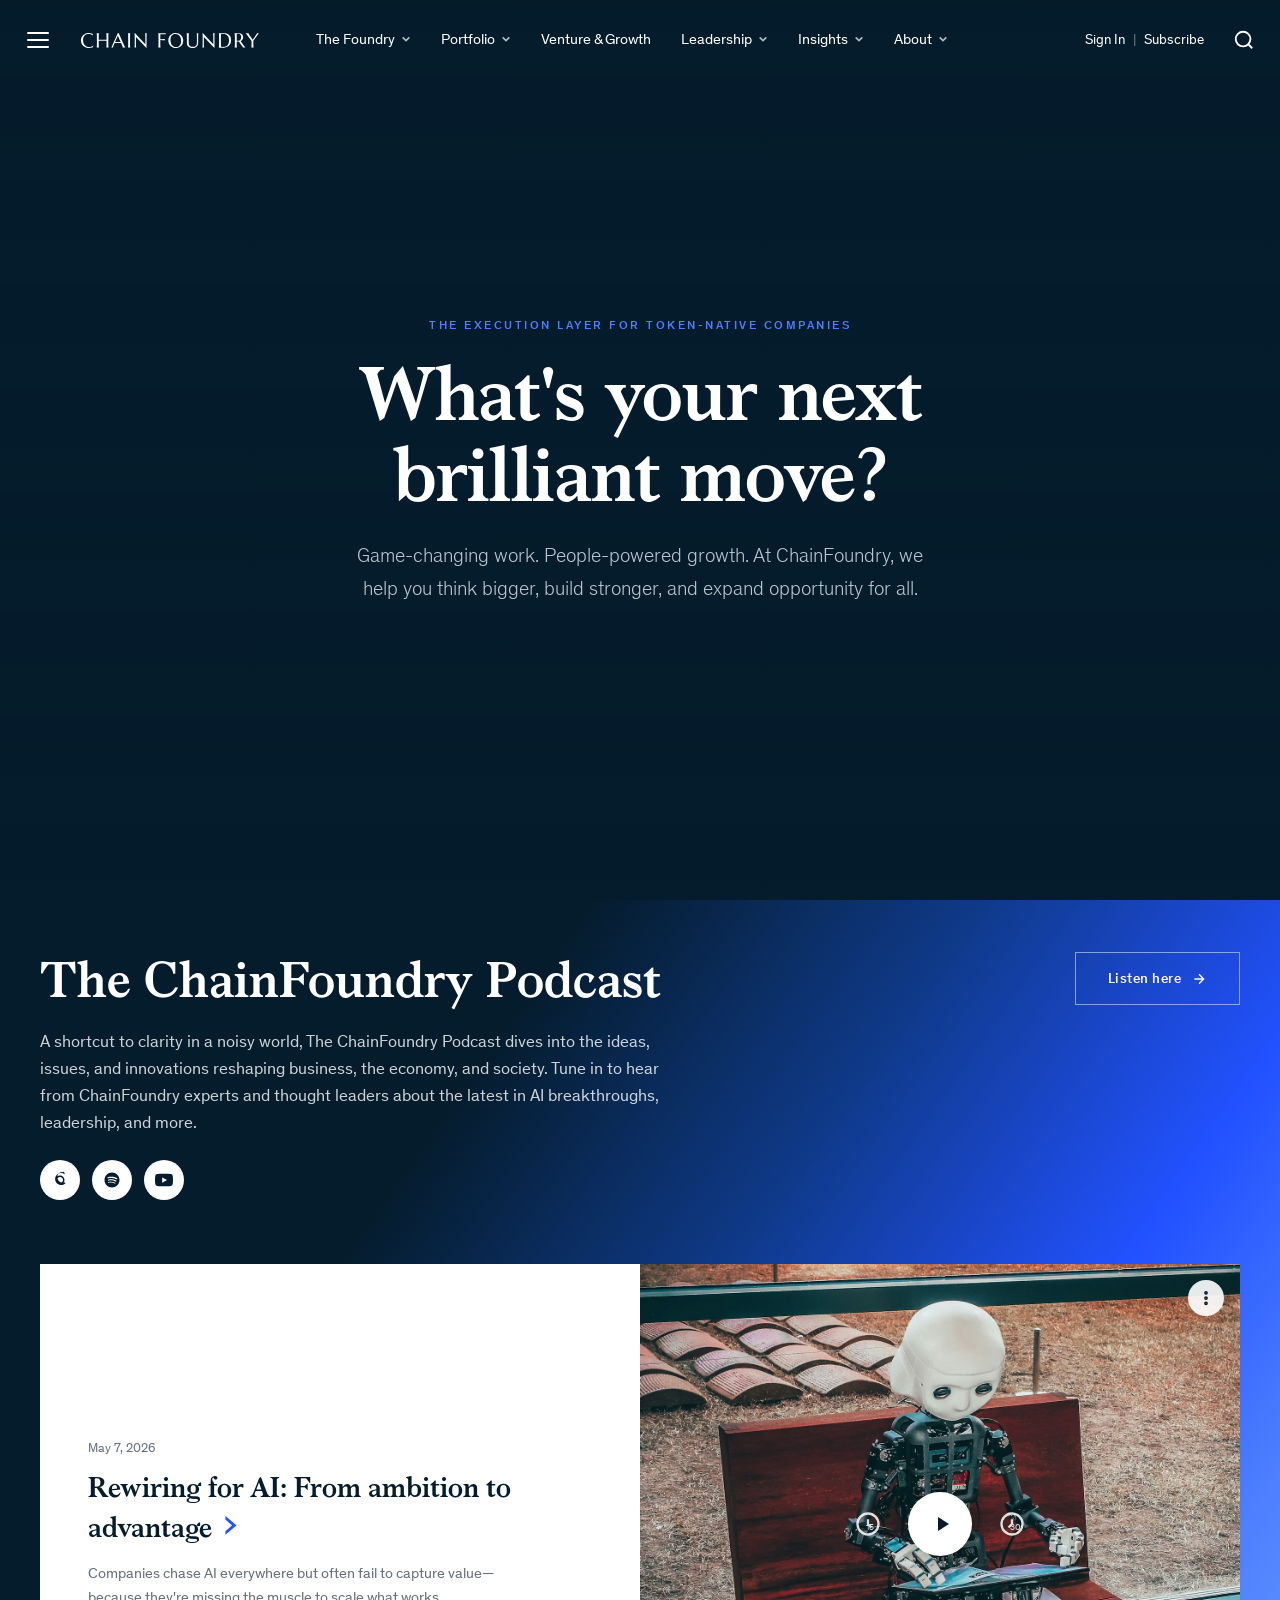
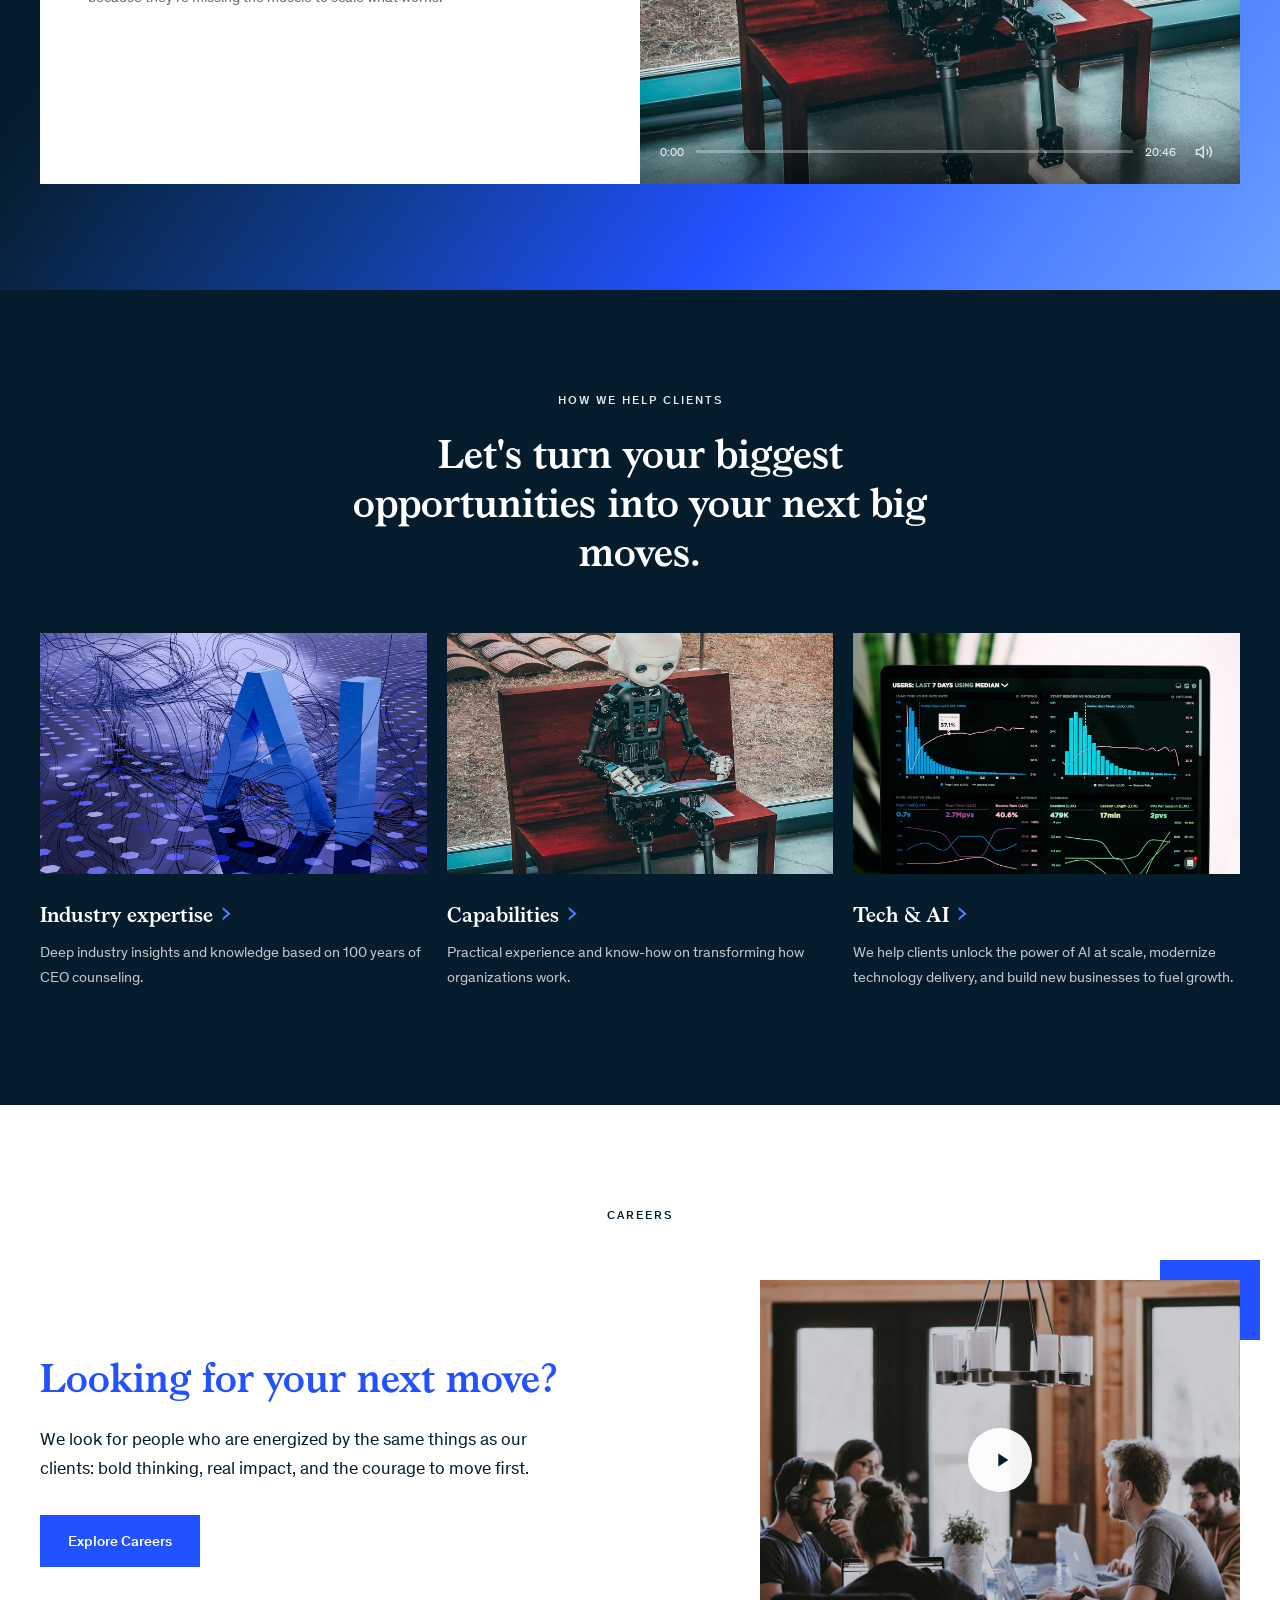
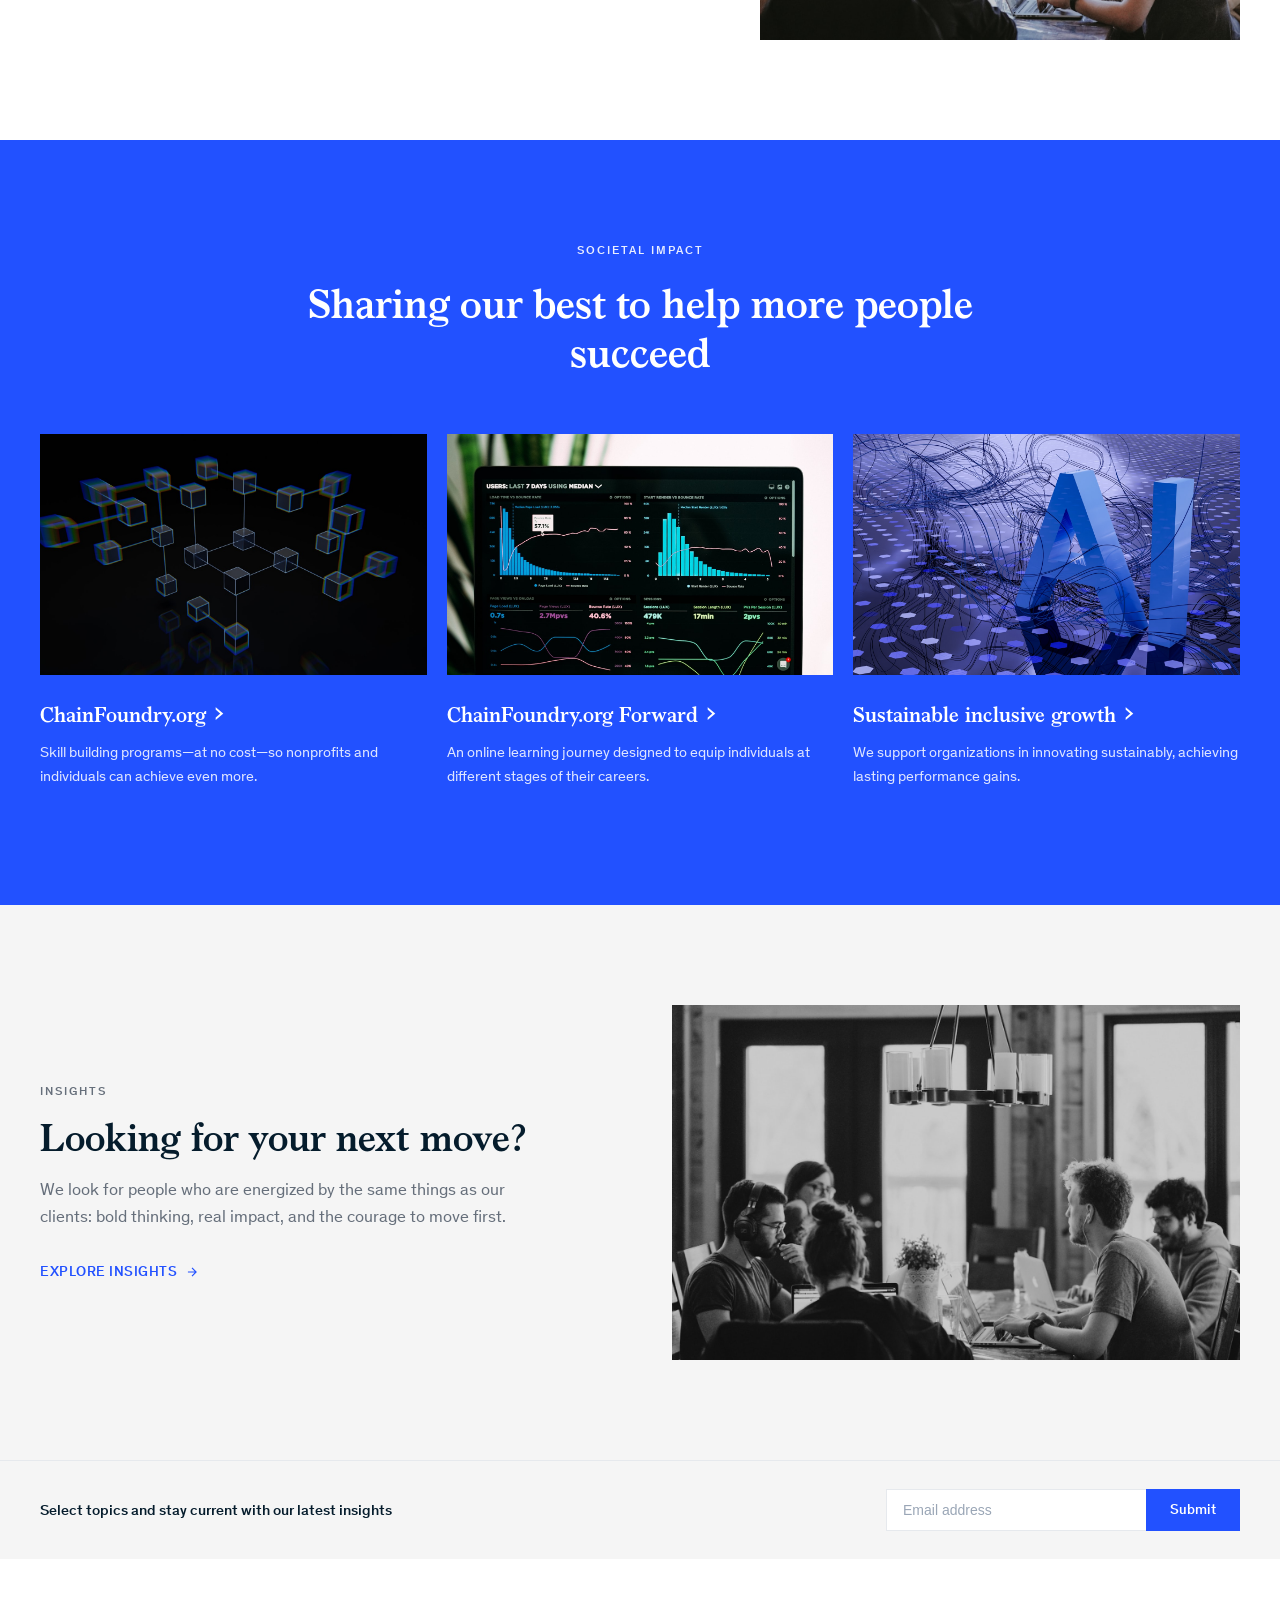
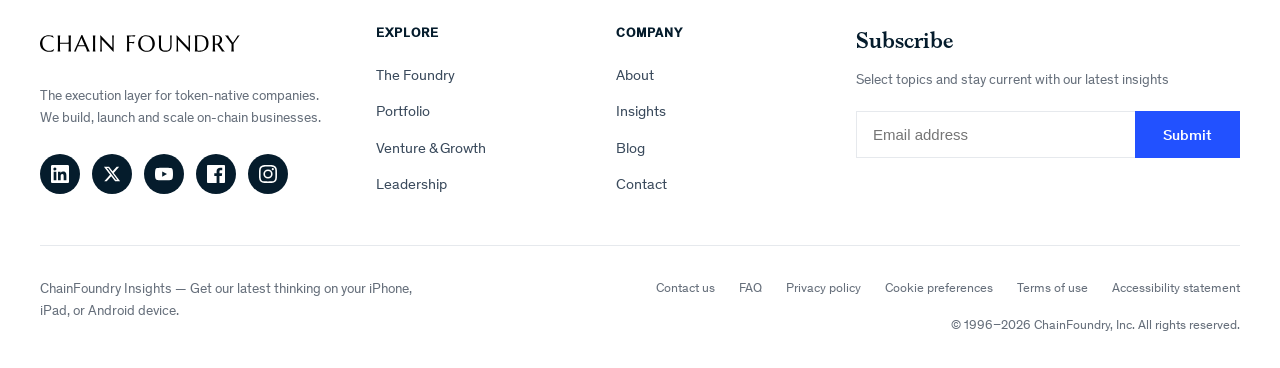
==== commit 4fa7d387: "Hero video: remove poster image, fade in from solid navy background" ====
--- a/index.html
+++ b/index.html
@@ -178,7 +178,7 @@
 
     <!-- ==================== HERO (Full-width video) ==================== -->
     <section class="hero">
-      <video class="hero__video" autoplay muted loop playsinline poster="./cf-images/cf_hero_ai.jpg">
+      <video class="hero__video" autoplay muted loop playsinline>
         <source src="./hero-video.mp4" type="video/mp4">
       </video>
       <div class="hero__video-overlay"></div>
--- a/css/main.css
+++ b/css/main.css
@@ -844,7 +844,13 @@
   width: 100%;
   height: 100%;
   object-fit: cover;
+  background: var(--navy);
+  opacity: 0;
+  transition: opacity 0.8s ease;
   z-index: 1;
+}
+.hero__video.is-ready {
+  opacity: 1;
 }
 .hero__video-bg {
   position: absolute;
